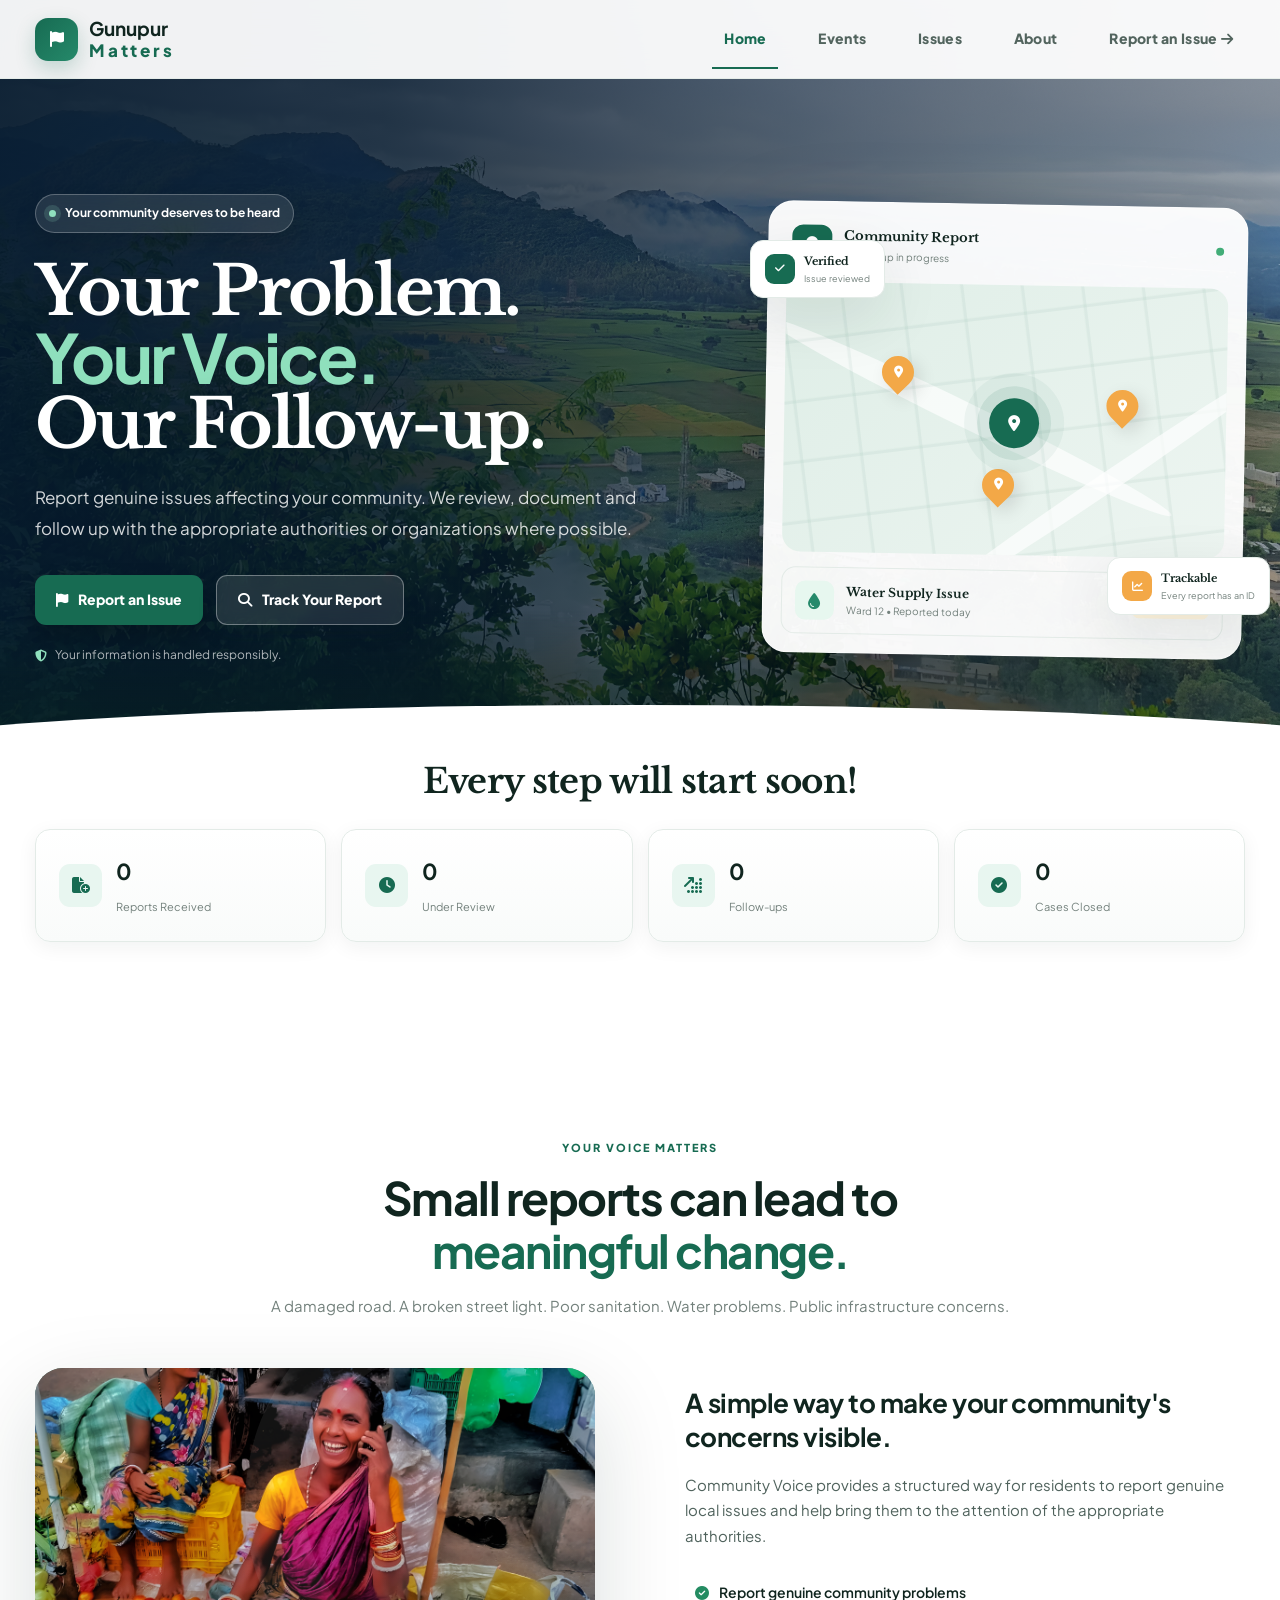
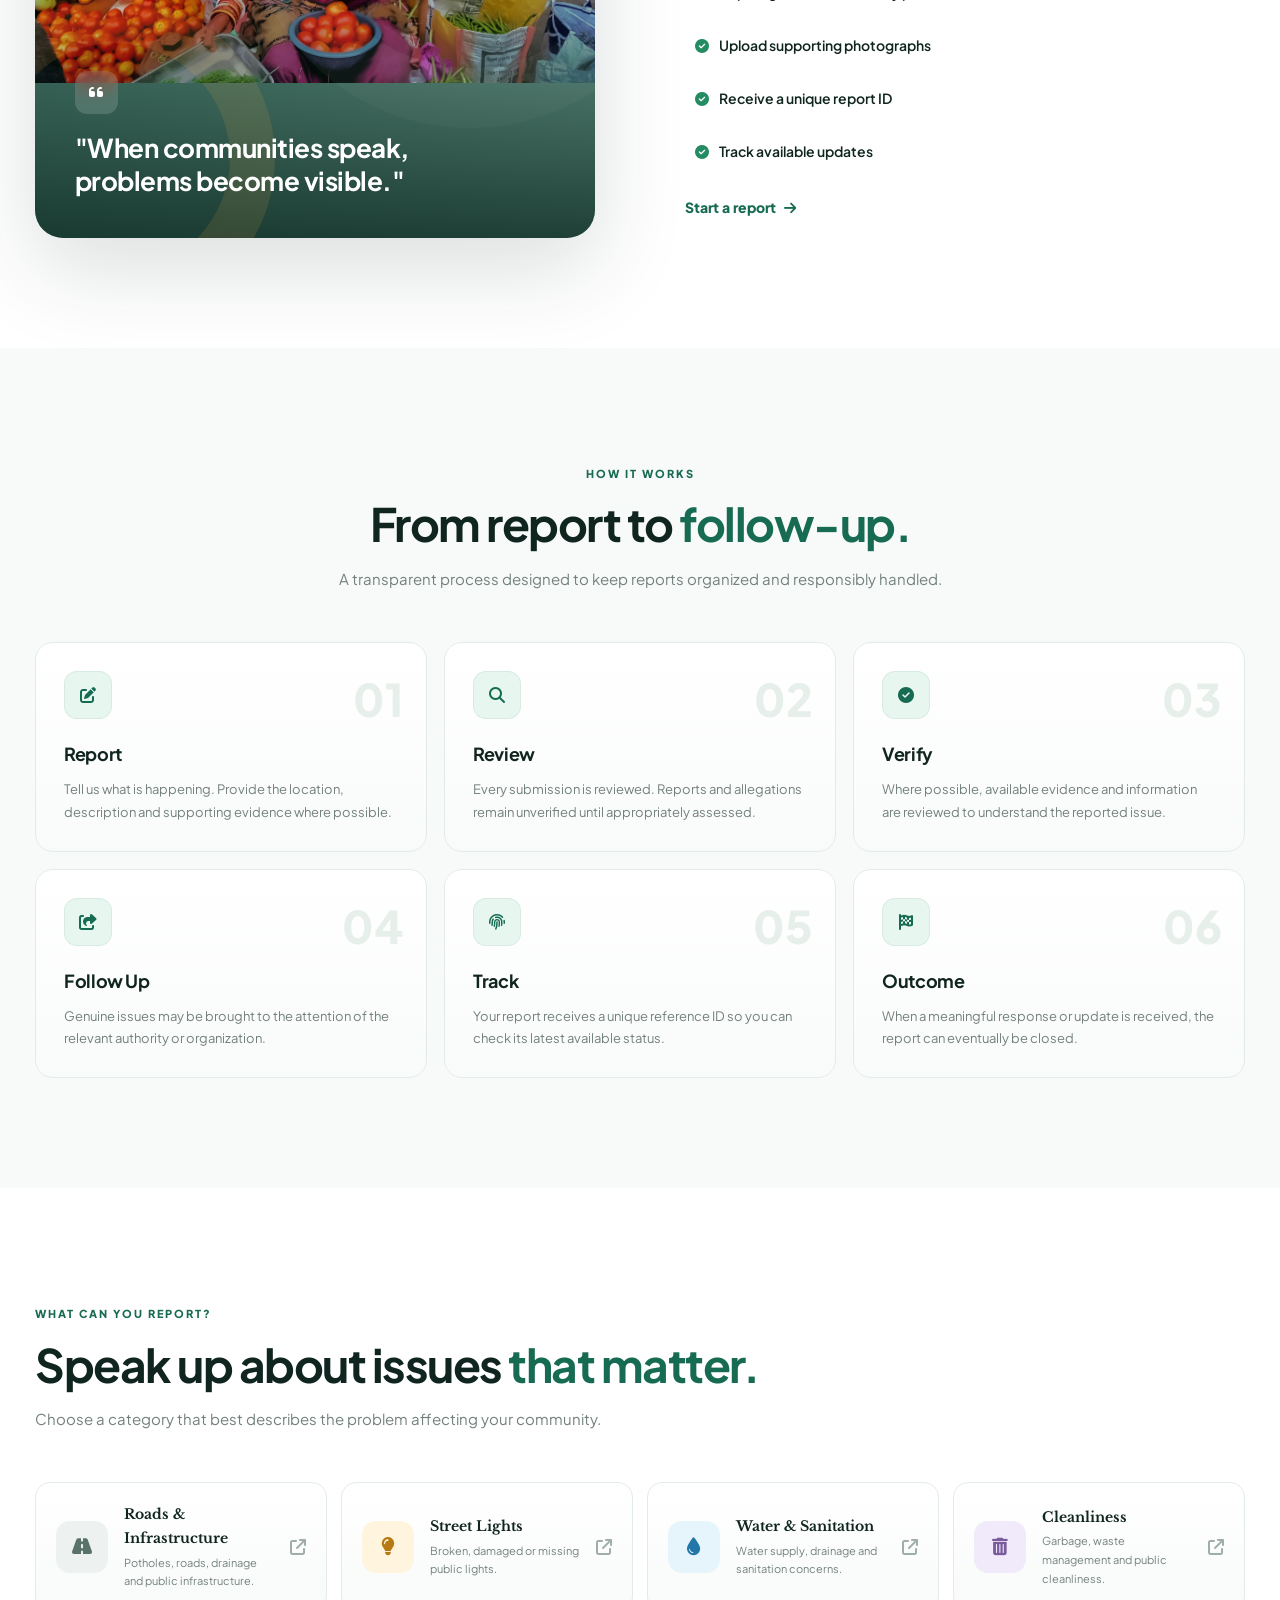
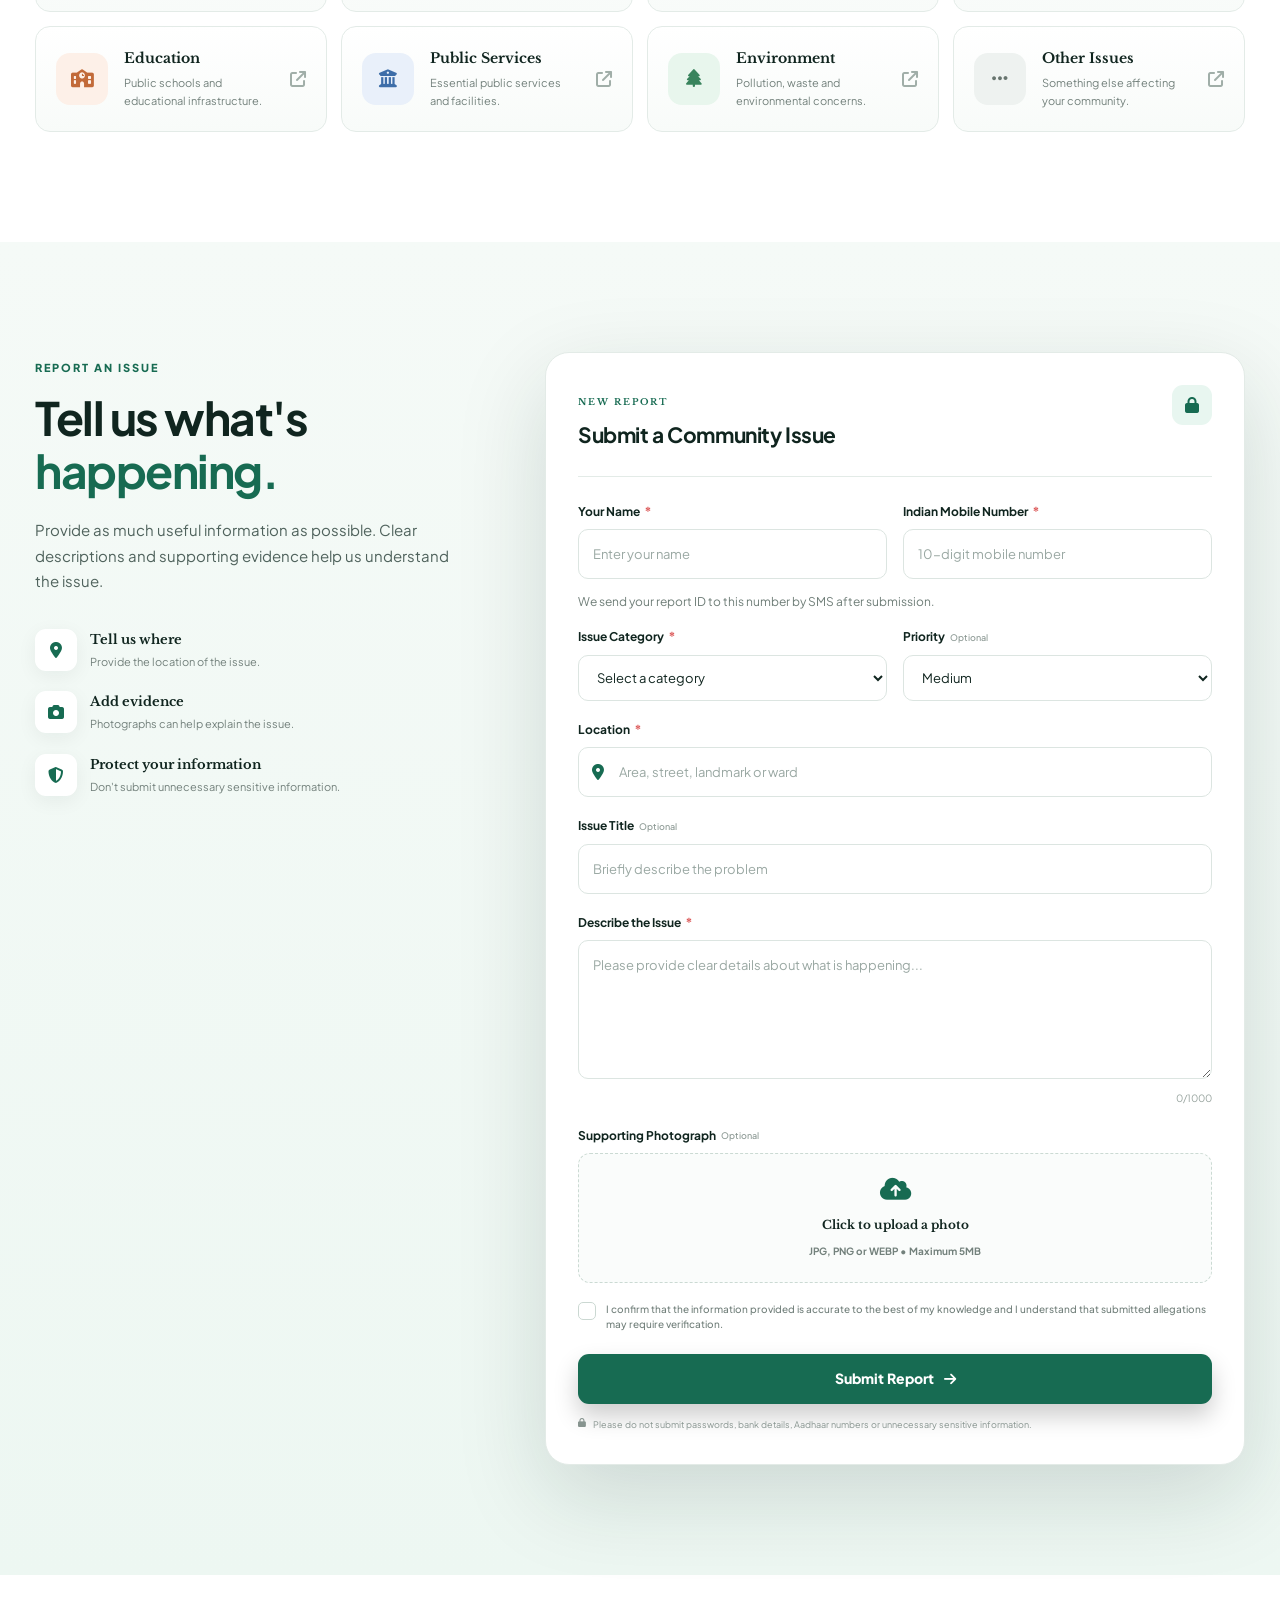
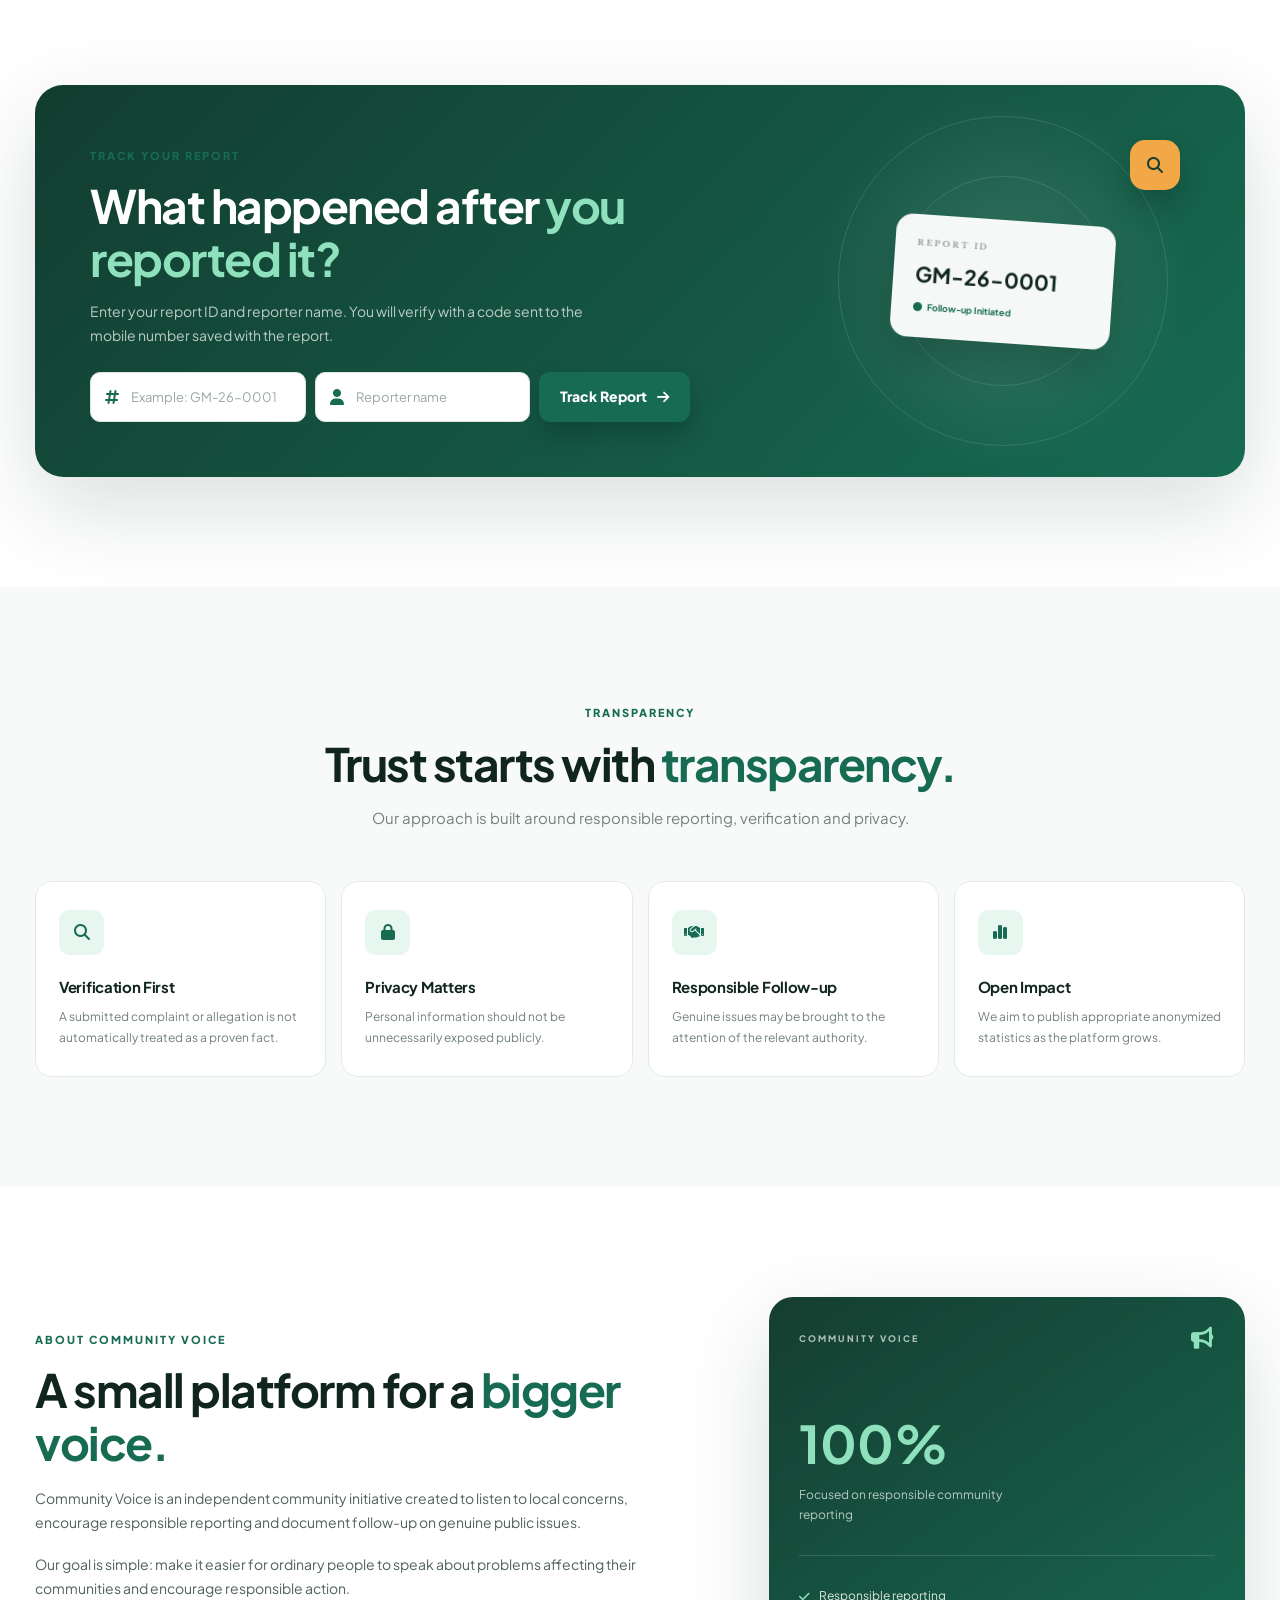
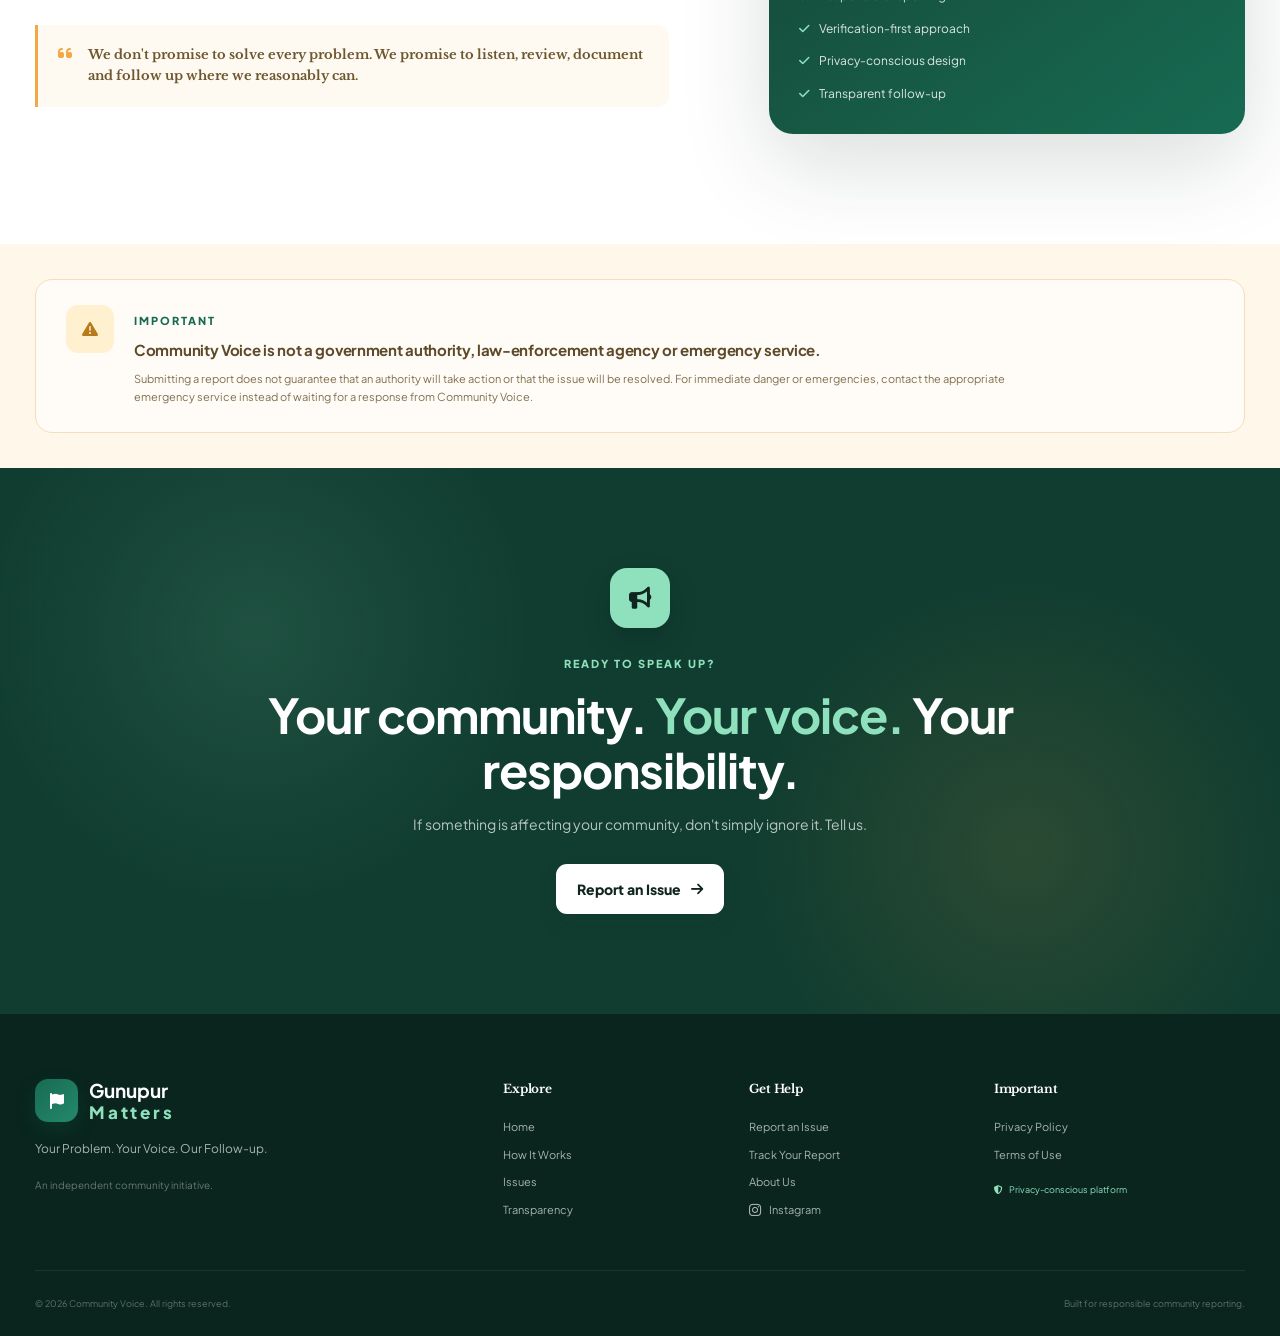
==== index.html @ 104be27d "Restrict activity publishing to admins Remove the upload shortcut from public events and make the up" ====
<!DOCTYPE html>
<html lang="en">
<head>
    <meta charset="UTF-8">
    <meta name="viewport" content="width=device-width, initial-scale=1.0">

    <meta name="description"
          content="Gunupur Matters - Report local community issues and track follow-up.">

    <title>Gunupur Matters | Your Problem. Your Voice. Our Follow-up.</title>

    <link rel="stylesheet" href="style.css">

    <!-- Google Fonts -->
    <link rel="preconnect" href="https://fonts.googleapis.com">
    <link rel="preconnect" href="https://fonts.gstatic.com" crossorigin>
    <link href="https://fonts.googleapis.com/css2?family=Plus+Jakarta+Sans:wght@400;500;600;700;800&family=Libre+Baskerville:wght@400;700&display=swap" rel="stylesheet">

    <!-- Font Awesome -->
    <link rel="stylesheet"
          href="https://cdnjs.cloudflare.com/ajax/libs/font-awesome/6.5.2/css/all.min.css">
</head>

<body>

<!-- ================= NAVBAR ================= -->

<header class="navbar" id="navbar">

    <div class="container nav-container">

        <a href="#home" class="brand" aria-label="Gunupur Matters Home">
            <span class="brand-icon">
                <i class="fa-solid fa-flag"></i>
            </span>

            <span class="brand-text">
                <strong>Gunupur</strong>
                <span>Matters</span>
            </span>
        </a>

        <nav class="nav-menu" id="navMenu">

            <a href="#home" class="nav-link active">Home</a>
            <a href="events.html" class="nav-link">Events</a>
            <!-- <a href="#how-it-works" class="nav-link">How It Works</a> -->
            <a href="#categories" class="nav-link">Issues</a>
            <!-- <a href="#transparency" class="nav-link">Transparency</a> -->
            <a href="about.html" class="nav-link">About</a>
            <!-- <a href="adlog.html" class="nav-link active">Admin Login</a> -->
            

            <a href="report.html" class="nav-link">
                Report an Issue
                <i class="fa-solid fa-arrow-right"></i>
            </a>

        </nav>

        <button class="mobile-menu-btn" id="mobileMenuBtn">
            <i class="fa-solid fa-bars"></i>
        </button>

    </div>

</header>


<!-- ================= HERO ================= -->

<main>

<section class="hero" id="home">

    <div class="hero-background"></div>

    <div class="container hero-grid">

        <div class="hero-content">

            <div class="hero-badge">
                <span class="pulse-dot"></span>
                Your community deserves to be heard
            </div>

            <h1>
                Your Problem.
                <span>Your Voice.</span>
                Our Follow-up.
            </h1>

            <p class="hero-description">
                Report genuine issues affecting your community.
                We review, document and follow up with the appropriate
                authorities or organizations where possible.
            </p>

            <div class="hero-buttons">

                <a href="report.html" class="btn btn-primary">
                    <i class="fa-solid fa-flag"></i>
                    Report an Issue
                </a>

                <a href="track.html" class="btn btn-secondary">
                    <i class="fa-solid fa-magnifying-glass"></i>
                    Track Your Report
                </a>

            </div>

            <div class="trust-line">
                <i class="fa-solid fa-shield-halved"></i>
                Your information is handled responsibly.
            </div>

        </div>


        <div class="hero-visual">

            <div class="community-card">

                <div class="community-card-header">

                    <div class="mini-logo">
                        <i class="fa-solid fa-location-dot"></i>
                    </div>

                    <div>
                        <strong>Community Report</strong>
                        <span>Follow-up in progress</span>
                    </div>

                    <span class="status-dot"></span>

                </div>


                <div class="map-placeholder">

                    <div class="map-grid"></div>

                    <div class="map-pin pin-one">
                        <i class="fa-solid fa-location-dot"></i>
                    </div>

                    <div class="map-pin pin-two">
                        <i class="fa-solid fa-location-dot"></i>
                    </div>

                    <div class="map-pin pin-three">
                        <i class="fa-solid fa-location-dot"></i>
                    </div>

                    <div class="map-center">
                        <div class="radar"></div>
                        <i class="fa-solid fa-location-dot"></i>
                    </div>

                </div>


                <div class="report-preview">

                    <div class="preview-icon water">
                        <i class="fa-solid fa-droplet"></i>
                    </div>

                    <div class="preview-text">
                        <strong>Water Supply Issue</strong>
                        <span>Ward 12 • Reported today</span>
                    </div>

                    <span class="preview-status">
                        Under Review
                    </span>

                </div>

            </div>


            <div class="floating-card floating-one">
                <div class="floating-icon">
                    <i class="fa-solid fa-check"></i>
                </div>

                <div>
                    <strong>Verified</strong>
                    <span>Issue reviewed</span>
                </div>
            </div>


            <div class="floating-card floating-two">
                <div class="floating-icon orange">
                    <i class="fa-solid fa-chart-line"></i>
                </div>

                <div>
                    <strong>Trackable</strong>
                    <span>Every report has an ID</span>
                </div>
            </div>

        </div>

    </div>

    <div class="hero-wave"></div>

</section>


<!-- ================= STATS ================= -->

<section class="stats-section">
    <h3>Every step will start soon!</h3>
    <div class="container stats-grid">

        <div class="stat-item">
            <div class="stat-icon">
                <i class="fa-solid fa-file-circle-plus"></i>
            </div>

            <div>
                
                <strong id="reportsCount">0</strong>
                <span>Reports Received</span>
            </div>
        </div>


        <div class="stat-item">
            <div class="stat-icon">
                <i class="fa-solid fa-clock"></i>
            </div>

            <div>
                <strong id="reviewCount">0</strong>
                <span>Under Review</span>
            </div>
        </div>


        <div class="stat-item">
            <div class="stat-icon">
                <i class="fa-solid fa-arrow-up-right-dots"></i>
            </div>

            <div>
                <strong id="followupCount">0</strong>
                <span>Follow-ups</span>
            </div>
        </div>


        <div class="stat-item">
            <div class="stat-icon">
                <i class="fa-solid fa-circle-check"></i>
            </div>

            <div>
                <strong id="closedCount">0</strong>
                <span>Cases Closed</span>
            </div>
        </div>

    </div>

</section>


<!-- ================= INTRO ================= -->

<section class="section intro-section">

    <div class="container">

        <div class="section-heading center">

            <span class="eyebrow">
                YOUR VOICE MATTERS
            </span>

            <h2>
                Small reports can lead to
                <span>meaningful change.</span>
            </h2>

            <p>
                A damaged road. A broken street light. Poor sanitation.
                Water problems. Public infrastructure concerns.
            </p>

        </div>


        <div class="intro-grid">

            <div class="intro-image">

    <img src="Photos/prom_team.png"
         alt="Community members and local public surroundings in Odisha">

    <div class="image-overlay"></div>

    <div class="image-content">

        <span class="quote-icon">
            <i class="fa-solid fa-quote-left"></i>
        </span>

        <h3>
            "When communities speak, <br> problems become visible."
        </h3>

    </div>

</div>


            <div class="intro-content">

                <h3>
                    A simple way to make your
                    community's concerns visible.
                </h3>

                <p>
                    Community Voice provides a structured way for residents
                    to report genuine local issues and help bring them to
                    the attention of the appropriate authorities.
                </p>

                <div class="check-list">

                    <div>
                        <i class="fa-solid fa-circle-check"></i>
                        <span>Report genuine community problems</span>
                    </div>

                    <div>
                        <i class="fa-solid fa-circle-check"></i>
                        <span>Upload supporting photographs</span>
                    </div>

                    <div>
                        <i class="fa-solid fa-circle-check"></i>
                        <span>Receive a unique report ID</span>
                    </div>

                    <div>
                        <i class="fa-solid fa-circle-check"></i>
                        <span>Track available updates</span>
                    </div>

                </div>

                <a href="#report" class="text-link">
                    Start a report
                    <i class="fa-solid fa-arrow-right"></i>
                </a>

            </div>

        </div>

    </div>

</section>


<!-- ================= HOW IT WORKS ================= -->

<section class="section process-section" id="how-it-works">

    <div class="container">

        <div class="section-heading center">

            <span class="eyebrow">
                HOW IT WORKS
            </span>

            <h2>
                From report to
                <span>follow-up.</span>
            </h2>

            <p>
                A transparent process designed to keep reports organized
                and responsibly handled.
            </p>

        </div>


        <div class="process-grid">

            <div class="process-card">

                <div class="process-number">01</div>

                <div class="process-icon">
                    <i class="fa-solid fa-pen-to-square"></i>
                </div>

                <h3>Report</h3>

                <p>
                    Tell us what is happening. Provide the location,
                    description and supporting evidence where possible.
                </p>

            </div>


            <div class="process-card">

                <div class="process-number">02</div>

                <div class="process-icon">
                    <i class="fa-solid fa-magnifying-glass"></i>
                </div>

                <h3>Review</h3>

                <p>
                    Every submission is reviewed. Reports and allegations
                    remain unverified until appropriately assessed.
                </p>

            </div>


            <div class="process-card">

                <div class="process-number">03</div>

                <div class="process-icon">
                    <i class="fa-solid fa-circle-check"></i>
                </div>

                <h3>Verify</h3>

                <p>
                    Where possible, available evidence and information
                    are reviewed to understand the reported issue.
                </p>

            </div>


            <div class="process-card">

                <div class="process-number">04</div>

                <div class="process-icon">
                    <i class="fa-solid fa-share-from-square"></i>
                </div>

                <h3>Follow Up</h3>

                <p>
                    Genuine issues may be brought to the attention
                    of the relevant authority or organization.
                </p>

            </div>


            <div class="process-card">

                <div class="process-number">05</div>

                <div class="process-icon">
                    <i class="fa-solid fa-fingerprint"></i>
                </div>

                <h3>Track</h3>

                <p>
                    Your report receives a unique reference ID so
                    you can check its latest available status.
                </p>

            </div>


            <div class="process-card">

                <div class="process-number">06</div>

                <div class="process-icon">
                    <i class="fa-solid fa-flag-checkered"></i>
                </div>

                <h3>Outcome</h3>

                <p>
                    When a meaningful response or update is received,
                    the report can eventually be closed.
                </p>

            </div>

        </div>

    </div>

</section>


<!-- ================= CATEGORIES ================= -->

<section class="section categories-section" id="categories">

    <div class="container">

        <div class="section-heading">

            <span class="eyebrow">
                WHAT CAN YOU REPORT?
            </span>

            <h2>
                Speak up about issues
                <span>that matter.</span>
            </h2>

            <p>
                Choose a category that best describes the problem
                affecting your community.
            </p>

        </div>


        <!-- <div id="background_img">
            <img src="Photos/sephali_gnprl.png" alt="">
        </div> -->


        <div class="category-grid">

            <button class="category-card" data-category="Roads & Infrastructure">
                <span class="category-icon road">
                    <i class="fa-solid fa-road"></i>
                </span>

                <span>
                    <strong>Roads & Infrastructure</strong>
                    <small>Potholes, roads, drainage and public infrastructure.</small>
                </span>

                <i class="fa-solid fa-arrow-up-right-from-square category-arrow"></i>
            </button>


            <button class="category-card" data-category="Street Lights">
                <span class="category-icon light">
                    <i class="fa-solid fa-lightbulb"></i>
                </span>

                <span>
                    <strong>Street Lights</strong>
                    <small>Broken, damaged or missing public lights.</small>
                </span>

                <i class="fa-solid fa-arrow-up-right-from-square category-arrow"></i>
            </button>


            <button class="category-card" data-category="Water & Sanitation">
                <span class="category-icon water">
                    <i class="fa-solid fa-droplet"></i>
                </span>

                <span>
                    <strong>Water & Sanitation</strong>
                    <small>Water supply, drainage and sanitation concerns.</small>
                </span>

                <i class="fa-solid fa-arrow-up-right-from-square category-arrow"></i>
            </button>


            <button class="category-card" data-category="Cleanliness">
                <span class="category-icon clean">
                    <i class="fa-solid fa-trash-can"></i>
                </span>

                <span>
                    <strong>Cleanliness</strong>
                    <small>Garbage, waste management and public cleanliness.</small>
                </span>

                <i class="fa-solid fa-arrow-up-right-from-square category-arrow"></i>
            </button>


            <button class="category-card" data-category="Education">
                <span class="category-icon education">
                    <i class="fa-solid fa-school"></i>
                </span>

                <span>
                    <strong>Education</strong>
                    <small>Public schools and educational infrastructure.</small>
                </span>

                <i class="fa-solid fa-arrow-up-right-from-square category-arrow"></i>
            </button>


            <button class="category-card" data-category="Public Services">
                <span class="category-icon service">
                    <i class="fa-solid fa-building-columns"></i>
                </span>

                <span>
                    <strong>Public Services</strong>
                    <small>Essential public services and facilities.</small>
                </span>

                <i class="fa-solid fa-arrow-up-right-from-square category-arrow"></i>
            </button>


            <button class="category-card" data-category="Environment">
                <span class="category-icon environment">
                    <i class="fa-solid fa-tree"></i>
                </span>

                <span>
                    <strong>Environment</strong>
                    <small>Pollution, waste and environmental concerns.</small>
                </span>

                <i class="fa-solid fa-arrow-up-right-from-square category-arrow"></i>
            </button>


            <button class="category-card" data-category="Other Community Issue">
                <span class="category-icon other">
                    <i class="fa-solid fa-ellipsis"></i>
                </span>

                <span>
                    <strong>Other Issues</strong>
                    <small>Something else affecting your community.</small>
                </span>

                <i class="fa-solid fa-arrow-up-right-from-square category-arrow"></i>
            </button>

        </div>

    </div>

</section>


<!-- ================= REPORT FORM ================= -->

<section class="section report-section" id="report">

    <div class="container report-layout">

        <div class="report-info">

            <span class="eyebrow">REPORT AN ISSUE</span>

            <h2>
                Tell us what's
                <span>happening.</span>
            </h2>

            <p>
                Provide as much useful information as possible.
                Clear descriptions and supporting evidence help us
                understand the issue.
            </p>


            <div class="report-info-list">

                <div>
                    <span class="info-icon">
                        <i class="fa-solid fa-location-dot"></i>
                    </span>

                    <div>
                        <strong>Tell us where</strong>
                        <p>Provide the location of the issue.</p>
                    </div>
                </div>


                <div>
                    <span class="info-icon">
                        <i class="fa-solid fa-camera"></i>
                    </span>

                    <div>
                        <strong>Add evidence</strong>
                        <p>Photographs can help explain the issue.</p>
                    </div>
                </div>


                <div>
                    <span class="info-icon">
                        <i class="fa-solid fa-shield-halved"></i>
                    </span>

                    <div>
                        <strong>Protect your information</strong>
                        <p>Don't submit unnecessary sensitive information.</p>
                    </div>
                </div>

            </div>

        </div>


        <div class="report-form-card">

            <form id="reportForm">

                <div class="form-header">

                    <div>
                        <span class="form-label">NEW REPORT</span>
                        <h3>Submit a Community Issue</h3>
                    </div>

                    <span class="form-lock">
                        <i class="fa-solid fa-lock"></i>
                    </span>

                </div>


                <div class="form-row">

                    <div class="form-group">

                        <label for="reporterName">
                            Your Name
                            <b>*</b>
                        </label>

                        <input
                            type="text"
                            id="reporterName"
                            placeholder="Enter your name"
                            maxlength="100"
                            autocomplete="name"
                            required
                        >

                    </div>


                    <div class="form-group">

                        <label for="reporterPhone">
                            Indian Mobile Number
                            <b>*</b>
                        </label>

                        <input
                            type="tel"
                            id="reporterPhone"
                            placeholder="10-digit mobile number"
                            maxlength="20"
                            inputmode="tel"
                            autocomplete="tel"
                            required
                        >

                    </div>

                </div>

                <p class="tracking-consent-note">
                    We send your report ID to this number by SMS after submission.
                </p>


                <div class="form-row">

                    <div class="form-group">

                        <label for="category">
                            Issue Category
                            <b>*</b>
                        </label>

                        <select id="category" required>

                            <option value="">
                                Select a category
                            </option>

                            <option>Roads & Infrastructure</option>
                            <option>Street Lights</option>
                            <option>Water & Sanitation</option>
                            <option>Cleanliness</option>
                            <option>Education</option>
                            <option>Public Services</option>
                            <option>Environment</option>
                            <option>Other Community Issue</option>

                        </select>

                    </div>


                    <div class="form-group">

                        <label for="priority">
                            Priority
                            <span>Optional</span>
                        </label>

                        <select id="priority">

                            <option value="Low">Low</option>
                            <option value="Medium" selected>Medium</option>
                            <option value="High">High</option>

                        </select>

                    </div>

                </div>


                <div class="form-group">

                    <label for="location">
                        Location
                        <b>*</b>
                    </label>

                    <div class="input-with-icon">

                        <i class="fa-solid fa-location-dot"></i>

                        <input
                            type="text"
                            id="location"
                            placeholder="Area, street, landmark or ward"
                            required
                        >

                    </div>

                </div>


                <div class="form-group">

                    <label for="title">
                        Issue Title
                        <span>Optional</span>
                    </label>

                    <input
                        type="text"
                        id="title"
                        placeholder="Briefly describe the problem"
                    >

                </div>


                <div class="form-group">

                    <label for="description">
                        Describe the Issue
                        <b>*</b>
                    </label>

                    <textarea
                        id="description"
                        rows="5"
                        maxlength="1000"
                        minlength="15"
                        placeholder="Please provide clear details about what is happening..."
                        required
                    ></textarea>

                    <div class="character-count">
                        <span id="charCount">0</span>/1000
                    </div>

                </div>


                <div class="form-group">

                    <label>
                        Supporting Photograph
                        <span>Optional</span>
                    </label>

                    <label class="upload-box" for="photo">

                        <i class="fa-solid fa-cloud-arrow-up"></i>

                        <strong>
                            Click to upload a photo
                        </strong>

                        <small>
                            JPG, PNG or WEBP • Maximum 5MB
                        </small>

                        <input
                            type="file"
                            id="photo"
                            accept="image/jpeg,image/png,image/webp"
                            hidden
                        >

                    </label>

                    <div id="photoPreview" class="photo-preview"></div>

                </div>


                <div class="form-consent">

                    <label class="checkbox-label">

                        <input type="checkbox" id="consent" required>

                        <span class="custom-checkbox"></span>

                        <span>
                            I confirm that the information provided is
                            accurate to the best of my knowledge and I
                            understand that submitted allegations may
                            require verification.
                        </span>

                    </label>

                </div>


                <button type="submit" class="btn btn-primary submit-btn">

                    Submit Report

                    <i class="fa-solid fa-arrow-right"></i>

                </button>


                <p class="form-note">
                    <i class="fa-solid fa-lock"></i>
                    Please do not submit passwords, bank details,
                    Aadhaar numbers or unnecessary sensitive information.
                </p>

            </form>

        </div>

    </div>

</section>


<!-- ================= TRACK REPORT ================= -->

<section class="section track-section" id="track">

    <div class="container">

        <div class="track-card">

            <div class="track-content">

                <span class="eyebrow">
                    TRACK YOUR REPORT
                </span>

                <h2>
                    What happened after
                    <span>you reported it?</span>
                </h2>

                <p>
                    Enter your report ID and reporter name. You will verify
                    with a code sent to the mobile number saved with the report.
                </p>

                <form id="trackForm" class="track-form">

                    <div class="track-input">

                        <i class="fa-solid fa-hashtag"></i>

                        <input
                            type="text"
                            id="trackId"
                            placeholder="Example: GM-26-0001"
                            required
                        >

                    </div>

                    <div class="track-input">

                        <i class="fa-solid fa-user"></i>

                        <input
                            type="text"
                            id="trackName"
                            placeholder="Reporter name"
                            maxlength="100"
                            autocomplete="name"
                            required
                        >

                    </div>

                    <button class="btn btn-primary" type="submit">
                        Track Report
                        <i class="fa-solid fa-arrow-right"></i>
                    </button>

                </form>

                <div id="trackResult" class="track-result"></div>

            </div>


            <div class="track-visual">

                <div class="track-circle circle-one"></div>
                <div class="track-circle circle-two"></div>

                <div class="track-icon">
                    <i class="fa-solid fa-magnifying-glass"></i>
                </div>

                <div class="track-id-card">
                    <span>REPORT ID</span>
                    <strong>GM-26-0001</strong>
                    <small>
                        <i class="fa-solid fa-circle"></i>
                        Follow-up Initiated
                    </small>
                </div>

            </div>

        </div>

    </div>

</section>


<!-- ================= TRANSPARENCY ================= -->

<section class="section transparency-section" id="transparency">

    <div class="container">

        <div class="section-heading center">

            <span class="eyebrow">
                TRANSPARENCY
            </span>

            <h2>
                Trust starts with
                <span>transparency.</span>
            </h2>

            <p>
                Our approach is built around responsible reporting,
                verification and privacy.
            </p>

        </div>


        <div class="transparency-grid">

            <div class="transparency-card">

                <div class="transparency-icon">
                    <i class="fa-solid fa-magnifying-glass"></i>
                </div>

                <h3>Verification First</h3>

                <p>
                    A submitted complaint or allegation is not automatically
                    treated as a proven fact.
                </p>

            </div>


            <div class="transparency-card">

                <div class="transparency-icon">
                    <i class="fa-solid fa-lock"></i>
                </div>

                <h3>Privacy Matters</h3>

                <p>
                    Personal information should not be unnecessarily
                    exposed publicly.
                </p>

            </div>


            <div class="transparency-card">

                <div class="transparency-icon">
                    <i class="fa-solid fa-handshake"></i>
                </div>

                <h3>Responsible Follow-up</h3>

                <p>
                    Genuine issues may be brought to the attention
                    of the relevant authority.
                </p>

            </div>


            <div class="transparency-card">

                <div class="transparency-icon">
                    <i class="fa-solid fa-chart-simple"></i>
                </div>

                <h3>Open Impact</h3>

                <p>
                    We aim to publish appropriate anonymized statistics
                    as the platform grows.
                </p>

            </div>

        </div>

    </div>

</section>


<!-- ================= ABOUT ================= -->

<section class="section about-section" id="about">

    <div class="container about-grid">

        <div>

            <span class="eyebrow">
                ABOUT COMMUNITY VOICE
            </span>

            <h2>
                A small platform for a
                <span>bigger voice.</span>
            </h2>

            <p>
                Community Voice is an independent community initiative
                created to listen to local concerns, encourage responsible
                reporting and document follow-up on genuine public issues.
            </p>

            <p>
                Our goal is simple: make it easier for ordinary people
                to speak about problems affecting their communities and
                encourage responsible action.
            </p>

            <div class="about-highlight">

                <i class="fa-solid fa-quote-left"></i>

                <strong>
                    We don't promise to solve every problem.
                    We promise to listen, review, document and follow up
                    where we reasonably can.
                </strong>

            </div>

        </div>


        <div class="about-card">

            <div class="about-card-top">
                <span>COMMUNITY VOICE</span>
                <i class="fa-solid fa-bullhorn"></i>
            </div>

            <div class="about-stat">
                <strong>100%</strong>
                <span>Focused on responsible community reporting</span>
            </div>

            <div class="about-divider"></div>

            <div class="about-points">

                <div>
                    <i class="fa-solid fa-check"></i>
                    Responsible reporting
                </div>

                <div>
                    <i class="fa-solid fa-check"></i>
                    Verification-first approach
                </div>

                <div>
                    <i class="fa-solid fa-check"></i>
                    Privacy-conscious design
                </div>

                <div>
                    <i class="fa-solid fa-check"></i>
                    Transparent follow-up
                </div>

            </div>

        </div>

    </div>

</section>


<!-- ================= IMPORTANT ================= -->

<section class="important-section">

    <div class="container">

        <div class="important-card">

            <div class="important-icon">
                <i class="fa-solid fa-triangle-exclamation"></i>
            </div>

            <div>

                <span class="eyebrow">
                    IMPORTANT
                </span>

                <h3>
                    Community Voice is not a government authority,
                    law-enforcement agency or emergency service.
                </h3>

                <p>
                    Submitting a report does not guarantee that an authority
                    will take action or that the issue will be resolved.
                    For immediate danger or emergencies, contact the
                    appropriate emergency service instead of waiting
                    for a response from Community Voice.
                </p>

            </div>

        </div>

    </div>

</section>


<!-- ================= CTA ================= -->

<section class="cta-section">

    <div class="container">

        <div class="cta-content">

            <div class="cta-icon">
                <i class="fa-solid fa-bullhorn"></i>
            </div>

            <span class="eyebrow">
                READY TO SPEAK UP?
            </span>

            <h2>
                Your community.
                <span>Your voice.</span>
                Your responsibility.
            </h2>

            <p>
                If something is affecting your community,
                don't simply ignore it. Tell us.
            </p>

            <a href="report.html" class="btn btn-white">
                Report an Issue
                <i class="fa-solid fa-arrow-right"></i>
            </a>

        </div>

    </div>

</section>

</main>


<!-- ================= FOOTER ================= -->

<footer class="footer">

    <div class="container">

        <div class="footer-grid">

            <div class="footer-brand">

                <a href="#home" class="brand footer-logo" aria-label="Gunupur Matters Home">

                    <span class="brand-icon">
                        <i class="fa-solid fa-flag"></i>
                    </span>

                    <span class="brand-text">
                        <strong>Gunupur</strong>
                        <span>Matters</span>
                    </span>

                </a>

                <p>
                    Your Problem. Your Voice. Our Follow-up.
                </p>

                <p class="footer-small">
                    An independent community initiative.
                </p>

            </div>


            <div class="footer-column">

                <h4>Explore</h4>

                <a href="#home">Home</a>
                <a href="#how-it-works">How It Works</a>
                <a href="#categories">Issues</a>
                <a href="#transparency">Transparency</a>

            </div>


            <div class="footer-column">

                <h4>Get Help</h4>

                <a href="report.html">Report an Issue</a>
                <a href="track.html">Track Your Report</a>
                <a href="about.html">About Us</a>
                <a
                    class="instagram-link"
                    href="https://www.instagram.com/discover_gunupur/"
                    target="_blank"
                    rel="noopener noreferrer"
                    aria-label="Contact Gunupur Matters on Instagram (opens in a new tab)"
                >
                    <i class="fa-brands fa-instagram" aria-hidden="true"></i>
                    Instagram
                </a>

            </div>


            <div class="footer-column">

                <h4>Important</h4>

                <a href="#">Privacy Policy</a>
                <a href="#">Terms of Use</a>

                <span class="footer-security">
                    <i class="fa-solid fa-shield-halved"></i>
                    Privacy-conscious platform
                </span>

            </div>

        </div>


        <div class="footer-bottom">

            <span>
                © 2026 Community Voice. All rights reserved.
            </span>

            <span>
                Built for responsible community reporting.
            </span>

        </div>

    </div>

</footer>


<!-- ================= TOAST ================= -->

<div id="toast" class="toast">

    <div class="toast-icon">
        <i class="fa-solid fa-check"></i>
    </div>

    <div>
        <strong id="toastTitle">Success</strong>
        <p id="toastMessage">Action completed.</p>
    </div>

    <button id="toastClose">
        <i class="fa-solid fa-xmark"></i>
    </button>

</div>


<!-- ================= REPORT SUCCESS MODAL ================= -->

<div class="modal-overlay" id="successModal">

    <div class="success-modal">

        <button class="modal-close" id="modalClose">
            <i class="fa-solid fa-xmark"></i>
        </button>

        <div class="success-animation">

            <div class="success-circle">
                <i class="fa-solid fa-check"></i>
            </div>

        </div>

        <span class="eyebrow">
            REPORT RECEIVED
        </span>

        <h2>
            Thank you for speaking up.
        </h2>

        <p>
            Your report has been recorded. Keep this ID safe. To view its status,
            enter the same reporter name and report ID on the tracking page.
        </p>

        <p id="reportSmsStatus" aria-live="polite">
            Keep this report ID safe; SMS delivery may take a moment.
        </p>

        <div class="generated-id">

            <span>YOUR REPORT ID</span>

            <strong id="generatedReportId">
            GM-26-0001
            </strong>

            <button id="copyReportId">
                <i class="fa-regular fa-copy"></i>
                Copy ID
            </button>

        </div>

        <button class="btn btn-primary modal-track-btn" id="modalTrackBtn">
            Track This Report
            <i class="fa-solid fa-arrow-right"></i>
        </button>

    </div>

</div>


<script src="supabase-browser.js"></script>
<script src="script.js"></script>

</body>
</html>
---- style.css ----
@import url('https://fonts.googleapis.com/css2?family=Plus+Jakarta+Sans:wght@400;500;600;700;800&family=Libre+Baskerville:wght@400;700&display=swap');

/* =========================================================
   COMMUNITY VOICE
   Professional Responsive Website
   Updated Homepage Visual Design
   ========================================================= */

:root {

    --font-body: "Plus Jakarta Sans", "Segoe UI", sans-serif;
    --font-display: "Libre Baskerville", Georgia, serif;
    --font-nav: "Plus Jakarta Sans", "Segoe UI", sans-serif;
    --font-accent: "Segoe UI", "Trebuchet MS", sans-serif;

    --primary: #176b52;
    --primary-dark: #0e513e;
    --primary-light: #e8f6f0;

    --secondary: #f3a847;
    --secondary-dark: #d98b29;

    --dark: #10251f;
    --dark-2: #1c342d;

    --text: #4f625c;
    --text-light: #73817c;

    --white: #ffffff;
    --off-white: #f7faf8;
    --border: #e3ebe7;

    --danger: #d94b4b;
    --success: #248c62;

    --shadow-sm:
        0 5px 20px rgba(16, 37, 31, 0.06);

    --shadow:
        0 20px 60px rgba(16, 37, 31, 0.10);

    --shadow-lg:
        0 30px 90px rgba(16, 37, 31, 0.15);

    --radius-sm: 10px;
    --radius: 18px;
    --radius-lg: 28px;

    --transition: 0.3s ease;

}


/* =========================================================
   RESET
   ========================================================= */

* {
    margin: 0;
    padding: 0;
    box-sizing: border-box;
}


html {
    scroll-behavior: smooth;
    -webkit-overflow-scrolling: touch;
}


body {
    font-family: var(--font-body);
    background:
        radial-gradient(circle at top left, rgba(143, 224, 189, 0.12), transparent 24%),
        linear-gradient(180deg, #fefefe 0%, #f6faf8 100%);
    color: var(--text);
    line-height: 1.7;
    overflow-x: hidden;
    overflow-y: auto;
    overscroll-behavior-y: contain;
    -webkit-overflow-scrolling: touch;
}


::selection {
    background: rgba(23, 107, 82, 0.18);
    color: var(--dark);
}


img {
    max-width: 100%;
    display: block;
}


button,
input,
textarea,
select {
    font: inherit;
}

h1,
h2,
h3,
h4,
h5,
h6,
strong,
b,
.bold,
.logo strong,
.section-heading h2,
.report-info h2,
.track-content h2,
.about-section h2,
.process-card h3,
.category-card strong,
.transparency-card h3,
.about-stat strong,
.important-card h3,
.stat-item strong,
.community-card-header strong,
.preview-text strong,
.floating-card strong,
.form-header h3,
.cta-section h2,
.nav-link,
.nav-report,
.logo small,
.hero-badge,
.eyebrow,
.btn,
.form-label,
.about-card-top,
.track-id-card span,
.track-id-card strong,
.issue-progress-label,
.footer-column h4,
.footer-logo strong,
.footer-logo small {
    font-family: var(--font-display);
    font-weight: 700;
}

body,
p,
span,
a,
li,
label,
textarea,
input,
select,
button {
    font-family: var(--font-body);
}


button {
    cursor: pointer;
}


a {
    color: inherit;
    text-decoration: none;
    transition: var(--transition);
}


a:hover,
a:focus-visible {
    text-decoration: none;
}


button:focus-visible,
a:focus-visible,
input:focus-visible,
select:focus-visible,
textarea:focus-visible {
    outline: 3px solid rgba(23, 107, 82, 0.18);
    outline-offset: 2px;
}


ul {
    list-style: none;
}


/* =========================================================
   WIDER PAGE CONTAINER
   ========================================================= */

.container {
    width: min(1450px, calc(100% - 70px));
    margin: 0 auto;
}


.section {
    padding: 110px 0;
}


/* =========================================================
   NAVBAR
   ========================================================= */

.navbar {
    position: fixed;
    top: 0;
    left: 0;
    width: 100%;
    z-index: 1000;

    /* background-image: url("Photos/sephali_gnprl.png"); */

    background: rgba(255, 255, 255, 0.94);

    backdrop-filter: blur(18px);

    border-bottom:
        1px solid rgba(227, 235, 231, 0.8);

    transition: var(--transition);
}


.navbar.scrolled {
    box-shadow: var(--shadow-sm);
}


.nav-container {
    height: 78px;

    display: flex;
    align-items: center;
    justify-content: space-between;
}


.logo,
.brand {
    display: inline-flex;
    align-items: center;
    gap: 11px;
    transition: var(--transition);
}

.logo:hover,
.brand:hover {
    transform: translateY(-1px);
}

.logo:hover .logo-icon,
.brand:hover .brand-icon {
    transform: rotate(-4deg) scale(1.04);
    box-shadow: 0 14px 24px rgba(23, 107, 82, 0.28);
}


.logo-icon,
.brand-icon {
    width: 43px;
    height: 43px;

    border-radius: 13px;

    display: grid;
    place-items: center;

    color: white;

    background:
        linear-gradient(
            135deg,
            var(--primary),
            #25896a
        );

    box-shadow:
        0 8px 20px rgba(23, 107, 82, 0.22);
}


.logo > span:last-child,
.brand-text {
    display: flex;
    flex-direction: column;
    line-height: 1;
}


.logo strong,
.brand-text strong {
    color: var(--dark);

    font-family:
        "Plus Jakarta Sans",
        sans-serif;

    font-size: 19px;
}


.logo small,
.brand-text span {
    margin-top: 4px;

    color: var(--primary);

    font-size: 17px;

    font-weight: 800;

    letter-spacing: 2.8px;
}


.nav-menu {
    display: flex;
    align-items: center;
    gap: 28px;
}


.nav-link {
    position: relative;

    padding: 10px 12px;
    border-radius: 10px;

    color: #52645e;

    font-size: 14px;

    font-family: var(--font-nav);
    font-weight: 800;
    letter-spacing: 0.02em;

    transition: var(--transition);
}

.nav-link:hover {
    color: var(--primary);
    background: rgba(23, 107, 82, 0.06);
    transform: translateY(-2px);
    box-shadow: inset 0 0 0 1px rgba(23, 107, 82, 0.08);
}


.nav-link:hover,
.nav-link.active {
    color: var(--primary);
}


.nav-link::after {
    content: "";

    position: absolute;

    left: 0;
    bottom: -8px;

    width: 0;
    height: 2px;

    background: var(--primary);

    transition: var(--transition);
}


.nav-link:hover::after,
.nav-link.active::after {
    width: 100%;
}


.nav-report {
    display: flex;
    align-items: center;
    gap: 9px;

    padding: 11px 17px;

    color: white;

    background: linear-gradient(135deg, var(--primary), #228a69);

    border-radius: 10px;

    font-size: 13px;

    font-family: var(--font-nav);
    font-weight: 800;
    letter-spacing: 0.02em;

    box-shadow: 0 10px 22px rgba(23, 107, 82, 0.24);
    transition: var(--transition);
}


.nav-report:hover {
    background: linear-gradient(135deg, var(--primary-dark), var(--primary));

    transform: translateY(-2px) scale(1.01);
    box-shadow: 0 16px 28px rgba(23, 107, 82, 0.28);
    filter: saturate(1.08);
}


.mobile-menu-btn {
    display: none;

    width: 42px;
    height: 42px;

    border: 1px solid var(--border);

    border-radius: 10px;

    background: white;

    color: var(--dark);
}


/* =========================================================
   HOMEPAGE HERO
   FULL-WIDTH COMMUNITY IMAGE
   ========================================================= */

.hero {
    position: relative;

    min-height: 760px;

    display: flex;
    align-items: center;

    padding-top: 100px;

    overflow: hidden;

    background: #10251f;
}


/* Full screen image */

.hero-background {
    position: absolute;

    inset: 0;

    width: 100%;
    height: 100%;

    background-image:
        url("Photos/sephali_gnprl.png");

    background-size: cover;

    background-position: center center;

    background-repeat: no-repeat;

    z-index: 0;
}


/* Cinematic image overlay */

.hero-background::after {
    content: "";

    position: absolute;

    inset: 0;

    background:
        linear-gradient(
            90deg,
            rgba(5, 25, 45, 0.94) 0%,
            rgba(5, 25, 45, 0.84) 30%,
            rgba(5, 25, 45, 0.58) 58%,
            rgba(5, 25, 45, 0.25) 100%
        );
}


/* Subtle bottom darkening */

.hero::after {
    content: "";

    position: absolute;

    left: 0;
    right: 0;
    bottom: 0;

    height: 150px;

    background:
        linear-gradient(
            to top,
            rgba(8, 36, 28, 0.55),
            transparent
        );

    pointer-events: none;

    z-index: 1;
}


/* =========================================================
   HERO CONTENT
   ========================================================= */



.hero-grid {
    position: relative;

    z-index: 3;

    display: grid;

    grid-template-columns:
        minmax(0, 1.15fr)
        minmax(380px, 0.85fr);

    align-items: center;

    gap: 80px;
}


.hero-content {
    max-width: 780px;
    display: flex;
    flex-direction: column;
    align-items: flex-start;
    text-align: left;
}


.hero-badge {
    display: inline-flex;

    align-items: center;

    gap: 9px;

    padding: 8px 13px;

    border:
        1px solid rgba(255,255,255,0.25);

    border-radius: 100px;

    color: white;

    background:
        rgba(255,255,255,0.10);

    backdrop-filter: blur(10px);

    font-size: 12px;
    font-family: var(--font-nav);
    font-weight: 700;
}


.pulse-dot {
    width: 7px;
    height: 7px;

    border-radius: 50%;

    background: #8fe0bd;

    box-shadow:
        0 0 0 5px
        rgba(143, 224, 189, 0.16);
}


.hero h1 {
    margin-top: 25px;

    color: white;

    font-family: var(--font-display);
    font-weight: 700;
    font-size:
        clamp(45px, 5.3vw, 78px);

    line-height: 0.98;

    letter-spacing: -0.04em;

    text-shadow:
        0 4px 30px rgba(0,0,0,0.22);
}

h1,
h2,
h3,
h4,
h5,
h6 {
    letter-spacing: -0.02em;
}


.hero h1 span {
    display: block;

    color: #8fe0bd;
}


.hero-description {
    max-width: 680px;

    margin-top: 25px;

    color:
        rgba(255,255,255,0.82);

    font-size: 17px;
    text-align: left;

    line-height: 1.8;
}

.hero-content .hero-badge {
    box-shadow: 0 12px 24px rgba(0, 0, 0, 0.12);
}


.hero-buttons {
    display: flex;

    flex-wrap: wrap;

    gap: 13px;

    margin-top: 32px;
}


.btn {
    display: inline-flex;

    align-items: center;

    justify-content: center;

    gap: 10px;

    min-height: 50px;

    padding: 0 21px;

    border: none;

    border-radius: 11px;

    font-size: 14px;
    font-family: var(--font-nav);
    font-weight: 800;

    box-shadow: 0 10px 20px rgba(16, 37, 31, 0.10);
    transition: var(--transition);
}


.btn-primary {
    color: white;

    background: var(--primary);

    box-shadow:
        0 12px 25px
        rgba(0,0,0,0.20);
}


.btn-primary:hover {
    background: linear-gradient(135deg, var(--primary-dark), var(--primary));

    transform: translateY(-3px) scale(1.01);

    box-shadow:
        0 16px 32px
        rgba(0,0,0,0.25);
    filter: saturate(1.05);
}


.btn-secondary {
    color: white;

    background:
        rgba(255,255,255,0.10);

    border:
        1px solid
        rgba(255,255,255,0.35);

    backdrop-filter: blur(8px);
}


.btn-secondary:hover {
    color: var(--dark);

    background: white;

    border-color: white;

    transform: translateY(-3px);
}


.trust-line {
    display: flex;

    align-items: center;

    gap: 8px;

    margin-top: 20px;

    color:
        rgba(255,255,255,0.68);

    font-size: 12px;
}


.trust-line i {
    color: #8fe0bd;
}


/* =========================================================
   HERO RIGHT SIDE
   ========================================================= */

.hero-visual {
    position: relative;

    min-height: 500px;

    display: grid;

    place-items: center;
}


/* =========================================================
   COMMUNITY CARD
   ========================================================= */

.community-card {
    position: relative;

    width: min(500px, 100%);

    padding: 18px;

    background:
        rgba(255,255,255,0.96);

    border:
        1px solid
        rgba(255,255,255,0.45);

    border-radius: 25px;

    box-shadow:
        0 35px 90px
        rgba(0,0,0,0.28);

    transform: rotate(1deg);

    z-index: 2;
}


.community-card-header {
    display: flex;

    align-items: center;

    gap: 12px;

    padding: 5px 5px 17px;
}


.mini-logo {
    width: 40px;
    height: 40px;

    display: grid;

    place-items: center;

    border-radius: 11px;

    color: white;

    background: var(--primary);
}


.community-card-header div:nth-child(2) {
    display: flex;

    flex-direction: column;
}


.community-card-header strong {
    color: var(--dark);

    font-size: 13px;
}


.community-card-header span {
    color: var(--text-light);

    font-size: 10px;
}


.status-dot {
    width: 8px;
    height: 8px;

    margin-left: auto;

    border-radius: 50%;

    background: #42ad78;
}




/* =========================================================
   MAP
   ========================================================= */

.map-placeholder {
    position: relative;

    height: 270px;

    overflow: hidden;

    border-radius: 18px;

    background:
        linear-gradient(
            135deg,
            #dfeee7,
            #edf5f1
        );
}


.map-grid {
    position: absolute;

    inset: 0;

    opacity: 0.5;

    background-image:
        linear-gradient(
            90deg,
            transparent 94%,
            rgba(23,107,82,0.10) 95%
        ),
        linear-gradient(
            transparent 94%,
            rgba(23,107,82,0.10) 95%
        );

    background-size: 50px 50px;

    transform:
        rotate(-8deg)
        scale(1.2);
}


.map-placeholder::before,
.map-placeholder::after {
    content: "";

    position: absolute;

    background: white;

    opacity: 0.7;

    border-radius: 50%;
}


.map-placeholder::before {
    width: 450px;
    height: 25px;

    left: -40px;
    top: 120px;

    transform: rotate(25deg);
}


.map-placeholder::after {
    width: 450px;
    height: 20px;

    left: 100px;
    top: 185px;

    transform: rotate(-35deg);
}


.map-pin {
    position: absolute;

    width: 32px;
    height: 32px;

    display: grid;

    place-items: center;

    border-radius:
        50% 50% 50% 0;

    color: white;

    background: var(--secondary);

    transform: rotate(-45deg);

    box-shadow:
        0 8px 18px
        rgba(0,0,0,0.12);
}


.map-pin i {
    transform: rotate(45deg);

    font-size: 12px;
}


.pin-one {
    left: 22%;
    top: 27%;
}


.pin-two {
    right: 20%;
    top: 38%;
}


.pin-three {
    left: 45%;
    bottom: 20%;
}


.map-center {
    position: absolute;

    left: 52%;
    top: 51%;

    width: 50px;
    height: 50px;

    display: grid;

    place-items: center;

    border-radius: 50%;

    color: white;

    background: var(--primary);

    transform:
        translate(-50%, -50%);

    box-shadow:
        0 0 0 12px
        rgba(23,107,82,0.10),
        0 0 0 25px
        rgba(23,107,82,0.05);

    z-index: 3;
}


.radar {
    position: absolute;

    width: 100%;
    height: 100%;

    border-radius: 50%;

    animation:
        radarPulse 2s infinite;
}


@keyframes radarPulse {

    0% {
        box-shadow:
            0 0 0 0
            rgba(23,107,82,0.3);
    }

    70% {
        box-shadow:
            0 0 0 25px
            rgba(23,107,82,0);
    }

    100% {
        box-shadow:
            0 0 0 0
            rgba(23,107,82,0);
    }

}


/* =========================================================
   REPORT PREVIEW
   ========================================================= */

.report-preview {
    display: flex;

    align-items: center;

    gap: 12px;

    margin-top: 15px;

    padding: 13px;

    border:
        1px solid var(--border);

    border-radius: 14px;
}


.preview-icon {
    width: 39px;
    height: 39px;

    display: grid;

    place-items: center;

    border-radius: 10px;

    color: #25896a;

    background: #e7f7ef;
}


.preview-text {
    display: flex;

    flex-direction: column;

    flex: 1;
}


.preview-text strong {
    color: var(--dark);

    font-size: 12px;
}


.preview-text span {
    color: var(--text-light);

    font-size: 10px;
}


.preview-status {
    padding: 5px 8px;

    border-radius: 7px;

    color: #8b641e;

    background: #fff5df;

    font-size: 9px;

    font-weight: 700;
}


/* =========================================================
   HOMEPAGE "WORKING ON IT" CARDS
   ========================================================= */

.issue-progress-area {
    position: relative;

    z-index: 4;

    margin-top: -85px;

    padding-bottom: 65px;
}


.issue-progress-heading {
    display: flex;

    align-items: flex-end;

    justify-content: space-between;

    gap: 25px;

    margin-bottom: 22px;
}


.issue-progress-heading h2 {
    color: var(--dark);

    font-family:
        "Plus Jakarta Sans",
        sans-serif;

    font-size: 24px;

    line-height: 1.2;
}


.issue-progress-heading p {
    max-width: 520px;

    color: var(--text-light);

    font-size: 12px;
}


.issue-progress-grid {
    display: grid;

    grid-template-columns:
        repeat(2, 1fr);

    gap: 18px;
}


.issue-progress-card {
    position: relative;

    display: grid;

    grid-template-columns:
        150px 1fr;

    min-height: 150px;

    overflow: hidden;

    background: white;

    border:
        1px solid var(--border);

    border-radius: 20px;

    box-shadow: var(--shadow);

    transition: var(--transition);
}


.issue-progress-card:hover {
    transform: translateY(-5px);

    box-shadow: var(--shadow-lg);
}


.issue-progress-image {
    position: relative;

    min-height: 150px;

    overflow: hidden;

    background: #dfeee7;
}


.issue-progress-image img {
    width: 100%;
    height: 100%;

    object-fit: cover;

    transition:
        transform 0.5s ease;
}


.issue-progress-card:hover
.issue-progress-image img {
    transform: scale(1.06);
}


.issue-progress-image::after {
    content: "";

    position: absolute;

    inset: 0;

    background:
        linear-gradient(
            135deg,
            rgba(14,81,62,0.35),
            transparent
        );
}


.issue-progress-content {
    padding: 22px;
}


.issue-progress-label {
    display: inline-flex;

    align-items: center;

    gap: 6px;

    padding: 5px 9px;

    border-radius: 100px;

    color: #8a641d;

    background: #fff4dc;

    font-size: 9px;

    font-weight: 800;

    text-transform: uppercase;

    letter-spacing: 0.8px;
}


.issue-progress-label i {
    font-size: 7px;
}


.issue-progress-content h3 {
    margin-top: 10px;

    color: var(--dark);

    font-family:
        "Plus Jakarta Sans",
        sans-serif;

    font-size: 17px;

    line-height: 1.3;
}


.issue-progress-content p {
    margin-top: 6px;

    color: var(--text-light);

    font-size: 11px;

    line-height: 1.55;
}


.issue-progress-link {
    display: inline-flex;

    align-items: center;

    gap: 6px;

    margin-top: 9px;

    color: var(--primary);

    font-size: 10px;

    font-weight: 800;
}


.issue-progress-link i {
    transition: var(--transition);
}


.issue-progress-card:hover
.issue-progress-link i {
    transform: translateX(4px);
}


/* =========================================================
   FLOATING CARDS
   ========================================================= */

.floating-card {
    position: absolute;

    display: flex;

    align-items: center;

    gap: 9px;

    padding: 11px 14px;

    background: white;

    border:
        1px solid var(--border);

    border-radius: 13px;

    box-shadow: var(--shadow);

    z-index: 5;

    animation:
        float 4s ease-in-out infinite;
}


.floating-card strong {
    display: block;

    color: var(--dark);

    font-size: 11px;
}


.floating-card span {
    display: block;

    color: var(--text-light);

    font-size: 9px;
}


.floating-icon {
    width: 30px;
    height: 30px;

    display: grid;

    place-items: center;

    border-radius: 9px;

    color: white;

    background: var(--primary);

    font-size: 11px;
}


.floating-icon.orange {
    background: var(--secondary);
}


.floating-one {
    top: 12%;
    left: -15px;
}


.floating-two {
    right: -25px;
    bottom: 13%;

    animation-delay: -2s;
}


@keyframes float {

    0%,
    100% {
        transform: translateY(0);
    }

    50% {
        transform: translateY(-9px);
    }

}


/* =========================================================
   HERO WAVE
   ========================================================= */

.hero-wave {
    position: absolute;

    bottom: -1px;
    left: 0;

    width: 100%;
    height: 80px;

    background: white;

    clip-path:
        ellipse(65% 70% at 50% 100%);

    z-index: 4;
}


/* =========================================================
   STATS
   ========================================================= */

.stats-section {
    position: relative;

    z-index: 5;

    margin-top: -1px;

    padding: 0 0 80px;

    background: white;
}

.stats-section > h3 {
    margin: 0 0 26px;
    text-align: center;
    color: var(--dark);
    font-size: clamp(24px, 3vw, 34px);
    line-height: 1.3;
}


.stats-grid {
    display: grid;

    grid-template-columns:
        repeat(4, 1fr);

    gap: 15px;
}


.stat-item {
    display: flex;

    align-items: center;

    gap: 14px;

    padding: 23px;

    border:
        1px solid var(--border);

    border-radius: 15px;

    background: linear-gradient(180deg, white 0%, #f9fbfa 100%);

    box-shadow: var(--shadow-sm);

    transition: var(--transition);
}


.stat-item:hover {
    transform: translateY(-4px);

    box-shadow: var(--shadow);
    border-color: #cfe5dd;
}

.stat-item:hover .stat-icon {
    transform: rotate(-6deg) scale(1.04);
    box-shadow: 0 12px 22px rgba(23, 107, 82, 0.15);
}


.stat-icon {
    width: 43px;
    height: 43px;

    flex-shrink: 0;

    display: grid;

    place-items: center;

    border-radius: 11px;

    color: var(--primary);

    background: var(--primary-light);
}


.stat-item strong {
    display: block;

    color: var(--dark);

    font-family:
        "Plus Jakarta Sans",
        sans-serif;

    font-size: 22px;
}


.stat-item span {
    color: var(--text-light);

    font-size: 11px;
}


/* =========================================================
   SECTION HEADINGS
   ========================================================= */

.section-heading {
    max-width: 750px;

    margin-bottom: 50px;
}


.section-heading.center {
    margin-left: auto;
    margin-right: auto;

    text-align: center;
}


.eyebrow {
    display: inline-block;

    color: var(--primary);

    font-size: 11px;

    font-family: var(--font-nav);
    font-weight: 800;
    letter-spacing: 2px;
}


.section-heading h2,
.report-info h2,
.track-content h2,
.about-section h2 {

    margin-top: 12px;

    color: var(--dark);

    font-family:
        "Plus Jakarta Sans",
        sans-serif;

    font-size:
        clamp(31px, 4vw, 46px);

    line-height: 1.15;

    letter-spacing: -1.5px;
}


.section-heading h2 span,
.report-info h2 span,
.track-content h2 span,
.about-section h2 span {
    color: var(--primary);
}


.section-heading p {
    margin-top: 16px;

    color: var(--text-light);

    font-size: 15px;
}


/* =========================================================
   INTRO
   ========================================================= */

.intro-section {
    background: white;
}


.intro-grid {
    display: grid;

    grid-template-columns:
        1fr 1fr;

    gap: 90px;

    align-items: center;
}


.intro-image {
    position: relative;

    min-height: 470px;

    overflow: hidden;

    border-radius: var(--radius-lg);

    background:
        linear-gradient(
            135deg,
            rgba(14,81,62,0.95),
            rgba(23,107,82,0.82)
        );

    box-shadow: var(--shadow-lg);

    background-image:
        linear-gradient(
            135deg,
            rgba(14,81,62,0.78),
            rgba(23,107,82,0.58)
        ),
        url("photos/sephali_gnprl.png");

    background-size: cover;

    background-position: center;
}


.intro-image::before {
    content: "";

    position: absolute;

    width: 330px;
    height: 330px;

    right: -100px;
    top: -90px;

    border:
        60px solid
        rgba(255,255,255,0.07);

    border-radius: 50%;
}


.intro-image::after {
    content: "";

    position: absolute;

    width: 230px;
    height: 230px;

    left: -80px;
    bottom: -80px;

    border:
        45px solid
        rgba(243,168,71,0.12);

    border-radius: 50%;
}


.image-overlay {
    position: absolute;

    inset: 0;

    background:
        linear-gradient(
            to top,
            rgba(6,34,26,0.78),
            transparent 65%
        );
}


.image-content {
    position: absolute;

    left: 40px;
    right: 40px;
    bottom: 40px;

    color: white;

    z-index: 3;
}


.quote-icon {
    display: grid;

    place-items: center;

    width: 43px;
    height: 43px;

    margin-bottom: 17px;

    border-radius: 12px;

    background:
        rgba(255,255,255,0.15);

    backdrop-filter: blur(10px);
}


.image-content h3 {
    max-width: 500px;

    font-family:
        "Plus Jakarta Sans",
        sans-serif;

    font-size: 26px;

    line-height: 1.3;
}


.intro-content h3 {
    color: var(--dark);

    font-family:
        "Plus Jakarta Sans",
        sans-serif;

    font-size: 26px;

    line-height: 1.3;
}


.intro-content > p {
    margin-top: 18px;

    color: var(--text);

    font-size: 15px;
}

.intro-content h3 {
    position: relative;
    display: inline-block;
}

.intro-content h3::after {
    content: "";
    position: absolute;
    left: 0;
    bottom: -8px;
    width: 100%;
    height: 10px;
    background: rgba(143, 224, 189, 0.18);
    border-radius: 999px;
    z-index: -1;
}


.check-list {
    display: grid;

    gap: 13px;

    margin-top: 25px;
}


.check-list div {
    display: flex;

    align-items: center;

    gap: 10px;

    color: var(--dark);

    font-size: 14px;

    font-weight: 600;
    padding: 8px 10px;
    border-radius: 10px;
    transition: var(--transition);
}

.check-list div:hover {
    background: rgba(23, 107, 82, 0.03);
    transform: translateX(4px);
}


.check-list i {
    color: var(--success);
}


.text-link {
    display: inline-flex;

    align-items: center;

    gap: 8px;

    margin-top: 25px;

    color: var(--primary);

    font-size: 14px;

    font-weight: 800;
}


.text-link:hover i {
    transform: translateX(4px);
}


.text-link i {
    transition: var(--transition);
}


/* =========================================================
   PROCESS
   ========================================================= */

.process-section {
    background: var(--off-white);
}


.process-grid {
    display: grid;

    grid-template-columns:
        repeat(3, 1fr);

    gap: 17px;
}


.process-card {
    position: relative;

    padding: 28px;

    background: linear-gradient(180deg, #ffffff 0%, #f9fbfa 100%);

    border:
        1px solid var(--border);

    border-radius: var(--radius);

    overflow: hidden;

    transition: var(--transition);
}


.process-card::before {
    content: "";
    position: absolute;
    inset: 0 auto auto 0;
    width: 100%;
    height: 4px;
    background: linear-gradient(90deg, var(--primary), rgba(143, 224, 189, 0.9));
    opacity: 0;
    transition: var(--transition);
}

.process-card:hover {
    transform: translateY(-7px);

    border-color: #cfe4db;

    box-shadow: var(--shadow);
}

.process-card:hover::before {
    opacity: 1;
}


.process-number {
    position: absolute;

    right: 22px;
    top: 18px;

    color: #e7efeb;

    font-family:
        "Plus Jakarta Sans",
        sans-serif;

    font-size: 45px;

    font-weight: 800;
}


.process-icon {
    position: relative;

    width: 48px;
    height: 48px;

    display: grid;

    place-items: center;

    margin-bottom: 20px;

    border-radius: 13px;

    color: var(--primary);

    background: var(--primary-light);
    box-shadow: inset 0 0 0 1px rgba(23, 107, 82, 0.08);
    z-index: 2;
    transition: var(--transition);
}

.process-card:hover .process-icon {
    background: linear-gradient(135deg, var(--primary-light), rgba(143, 224, 189, 0.5));
    transform: scale(1.05) rotate(-4deg);
}


.process-card h3 {
    position: relative;

    color: var(--dark);

    font-family:
        "Plus Jakarta Sans",
        sans-serif;

    font-size: 18px;

    z-index: 2;
}


.process-card p {
    margin-top: 9px;

    color: var(--text-light);

    font-size: 13px;

    z-index: 2;
}


/* =========================================================
   CATEGORIES
   ========================================================= */

.categories-section {
    background: white;
}


.category-grid {
    display: grid;

    grid-template-columns:
        repeat(4, 1fr);

    gap: 14px;
}


.category-card {
    position: relative;

    width: 100%;

    display: flex;

    align-items: center;

    gap: 16px;

    padding: 20px;

    text-align: left;

    border:
        1px solid var(--border);

    border-radius: 15px;

    background: linear-gradient(180deg, #ffffff 0%, #f8fbf9 100%);

    transition: var(--transition);
}


.category-card:hover {
    border-color: #b9d9cb;

    box-shadow: var(--shadow);

    transform: translateY(-4px);
}

.category-card:hover .category-icon {
    transform: scale(1.06) rotate(-5deg);
}


.category-card > span:nth-child(2) {
    display: flex;

    flex-direction: column;

    flex: 1;
}


.category-icon {
    width: 52px;
    height: 52px;

    flex-shrink: 0;

    display: grid;

    place-items: center;

    border-radius: 14px;

    font-size: 18px;
    transition: var(--transition);
}


.category-icon.road {
    color: #59736b;
    background: #edf2f0;
}


.category-icon.light {
    color: #b77913;
    background: #fff4dd;
}


.category-icon.water {
    color: #2376a8;
    background: #e6f4fb;
}


.category-icon.clean {
    color: #7a5c9d;
    background: #f1eafa;
}


.category-icon.education {
    color: #c26a39;
    background: #fdf0e8;
}


.category-icon.service {
    color: #3d6da8;
    background: #e9f0fa;
}


.category-icon.environment {
    color: #39845d;
    background: #e8f6ed;
}


.category-icon.other {
    color: #68756f;
    background: #eef2f0;
}


.category-card strong {
    color: var(--dark);

    font-size: 14px;
}


.category-card small {
    margin-top: 3px;

    color: var(--text-light);

    font-size: 11px;
}


.category-arrow {
    color: #a0aea8;

    transition: var(--transition);
}


.category-card:hover .category-arrow {
    color: var(--primary);

    transform:
        translate(3px,-3px);
}


/* =========================================================
   REPORT
   ========================================================= */

.report-section {
    background:
        linear-gradient(
            180deg,
            #f5faf7,
            #edf7f2
        );
}


.report-layout {
    display: grid;

    grid-template-columns:
        0.75fr 1.25fr;

    gap: 90px;

    align-items: start;
}


.report-info {
    position: sticky;

    top: 110px;
}


.report-info > p {
    max-width: 470px;

    margin-top: 20px;

    color: var(--text);

    font-size: 15px;
}


.report-info-list {
    display: grid;

    gap: 20px;

    margin-top: 35px;
}


.report-info-list > div {
    display: flex;

    gap: 13px;
}


.info-icon {
    width: 42px;
    height: 42px;

    flex-shrink: 0;

    display: grid;

    place-items: center;

    border-radius: 11px;

    color: var(--primary);

    background: white;

    box-shadow: var(--shadow-sm);
}


.report-info-list strong {
    display: block;

    color: var(--dark);

    font-size: 13px;
}


.report-info-list p {
    margin-top: 2px;

    color: var(--text-light);

    font-size: 11px;
}


.report-form-card {
    padding: 32px;

    background: white;

    border:
        1px solid var(--border);

    border-radius: 24px;

    box-shadow: var(--shadow-lg);
}


.form-header {
    display: flex;

    justify-content: space-between;

    padding-bottom: 23px;

    margin-bottom: 25px;

    border-bottom:
        1px solid var(--border);
}


.form-label {
    color: var(--primary);

    font-size: 9px;

    font-weight: 800;

    letter-spacing: 2px;
}


.form-header h3 {
    margin-top: 5px;

    color: var(--dark);

    font-family:
        "Plus Jakarta Sans",
        sans-serif;

    font-size: 21px;
}


.form-lock {
    width: 40px;
    height: 40px;

    display: grid;

    place-items: center;

    color: var(--primary);

    background: var(--primary-light);

    border-radius: 11px;
}


.form-row {
    display: grid;

    grid-template-columns:
        1fr 1fr;

    gap: 16px;
}


.tracking-consent-note {
    margin: -5px 0 16px;
    color: #6f7e78;
    font-size: 12px;
    line-height: 1.5;
}


.form-group {
    margin-bottom: 19px;
}


.form-group label {
    display: flex;

    align-items: center;

    gap: 5px;

    margin-bottom: 7px;

    color: var(--dark);

    font-size: 12px;

    font-weight: 700;
}


.form-group label span {
    color: #8b9893;

    font-size: 9px;

    font-weight: 500;
}


.form-group label b {
    color: var(--danger);
}

input,
select,
textarea {
    width: 100%;

    padding: 13px 14px;

    color: var(--dark);

    background: white;

    border:
        1px solid #dce5e1;

    border-radius: 10px;

    outline: none;

    font-size: 13px;

    transition: var(--transition);
}


input::placeholder,
textarea::placeholder {
    color: #9aa8a3;
}


input:focus,
select:focus,
textarea:focus {
    border-color: var(--primary);

    box-shadow:
        0 0 0 4px
        rgba(23,107,82,0.08);
}


textarea {
    resize: vertical;

    min-height: 120px;
}


.input-with-icon {
    position: relative;
}


.input-with-icon i {
    position: absolute;

    left: 14px;
    top: 50%;

    color: var(--primary);

    transform:
        translateY(-50%);
}


.input-with-icon input {
    padding-left: 40px;
}


.character-count {
    text-align: right;

    margin-top: 4px;

    color: #98a49f;

    font-size: 10px;
}


.upload-box {
    display: flex !important;

    flex-direction: column;

    align-items: center;

    justify-content: center;

    min-height: 130px;

    padding: 20px;

    border:
        1.5px dashed #cbdad3 !important;

    border-radius: 12px;

    background: #fafcfb;

    cursor: pointer;

    text-align: center;

    transition: var(--transition);
}


.upload-box:hover {
    border-color:
        var(--primary) !important;

    background: #f4faf7;
}


.upload-box > i {
    margin-bottom: 8px;

    color: var(--primary);

    font-size: 25px;
}


.upload-box strong {
    color: var(--dark);

    font-size: 12px;
}


.upload-box small {
    margin-top: 3px;

    color: var(--text-light);

    font-size: 10px;
}


.photo-preview {
    display: none;

    margin-top: 10px;
}


.photo-preview.active {
    display: block;
}


.photo-preview img {
    width: 100%;

    max-height: 180px;

    object-fit: cover;

    border-radius: 10px;
}


.form-consent {
    margin-top: 5px;

    margin-bottom: 22px;
}


.checkbox-label {
    display: flex !important;

    align-items: flex-start !important;

    position: relative;

    gap: 10px !important;

    cursor: pointer;

    color: var(--text-light) !important;

    font-size: 10px !important;

    font-weight: 500 !important;

    line-height: 1.5;
}


.checkbox-label input {
    position: absolute;

    opacity: 0;

    width: 0;
    height: 0;
}


.custom-checkbox {
    width: 18px;
    height: 18px;

    flex-shrink: 0;

    border:
        1px solid #cbd8d2;

    border-radius: 5px;

    background: white;

    transition: var(--transition);
}


.checkbox-label input:checked
+ .custom-checkbox {
    border-color: var(--primary);

    background: var(--primary);

    box-shadow:
        inset 0 0 0 4px white;
}


.submit-btn {
    width: 100%;

    border: none;
}


.form-note {
    display: flex;

    align-items: flex-start;

    gap: 7px;

    margin-top: 14px;

    color: #87948f;

    font-size: 9px;

    line-height: 1.5;
}


/* =========================================================
   TRACK
   ========================================================= */

.track-section {
    background: white;
}


.track-card {
    position: relative;

    display: grid;

    grid-template-columns:
        1.2fr 0.8fr;

    min-height: 360px;

    overflow: hidden;

    border-radius: 28px;

    background:
        linear-gradient(
            135deg,
            #123d30,
            #176b52
        );

    box-shadow: var(--shadow-lg);
}


.track-content {
    position: relative;

    z-index: 3;

    padding: 55px;
}


.track-content h2 {
    color: white;
}


.track-content h2 span {
    color: #8fe0bd;
}


.track-content > p {
    max-width: 530px;

    margin-top: 15px;

    color:
        rgba(255,255,255,0.72);

    font-size: 14px;
}


.track-form {
    display: flex;

    max-width: 600px;

    gap: 9px;

    margin-top: 25px;
}


.track-input {
    position: relative;

    flex: 1;
}


.track-input i {
    position: absolute;

    left: 15px;
    top: 50%;

    color: var(--primary);

    transform:
        translateY(-50%);
}


.track-input input {
    padding-left: 40px;
}


.track-result {
    display: none;

    margin-top: 18px;

    padding: 14px;

    max-width: 600px;

    border-radius: 10px;

    color: white;

    background:
        rgba(255,255,255,0.10);

    border:
        1px solid
        rgba(255,255,255,0.12);

    font-size: 12px;
}


.track-result.active {
    display: block;
}


.track-visual {
    position: relative;

    display: grid;

    place-items: center;

    overflow: hidden;

    background:
        radial-gradient(
            circle at center,
            rgba(255,255,255,0.13),
            transparent 60%
        );
}


.track-circle {
    position: absolute;

    border:
        1px solid
        rgba(255,255,255,0.12);

    border-radius: 50%;
}


.circle-one {
    width: 330px;
    height: 330px;
}


.circle-two {
    width: 210px;
    height: 210px;
}


.track-icon {
    position: absolute;

    top: 55px;
    right: 65px;

    width: 50px;
    height: 50px;

    display: grid;

    place-items: center;

    color: #173d32;

    background: var(--secondary);

    border-radius: 15px;

    box-shadow:
        0 15px 30px
        rgba(0,0,0,0.18);
}


.track-id-card {
    position: relative;

    width: 220px;

    padding: 22px;

    background:
        rgba(255,255,255,0.95);

    border-radius: 17px;

    box-shadow:
        0 20px 40px
        rgba(0,0,0,0.18);

    transform: rotate(4deg);

    z-index: 3;
}


.track-id-card span {
    display: block;

    color: #8b9792;

    font-size: 8px;

    font-weight: 800;

    letter-spacing: 2px;
}


.track-id-card strong {
    display: block;

    margin-top: 6px;

    color: var(--dark);

    font-family:
        "Plus Jakarta Sans",
        sans-serif;

    font-size: 21px;
}


.track-id-card small {
    display: flex;

    align-items: center;

    gap: 5px;

    margin-top: 8px;

    color: var(--primary);

    font-size: 9px;

    font-weight: 700;
}


/* =========================================================
   TRANSPARENCY
   ========================================================= */

.transparency-section {
    background: var(--off-white);
}


.transparency-grid {
    display: grid;

    grid-template-columns:
        repeat(4, 1fr);

    gap: 15px;
}


.transparency-card {
    padding: 28px 23px;

    background: white;

    border:
        1px solid var(--border);

    border-radius: 17px;

    transition: var(--transition);
}


.transparency-card:hover {
    transform: translateY(-5px);

    box-shadow: var(--shadow);
}


.transparency-icon {
    width: 45px;
    height: 45px;

    display: grid;

    place-items: center;

    margin-bottom: 19px;

    border-radius: 11px;

    color: var(--primary);

    background: var(--primary-light);
}


.transparency-card h3 {
    color: var(--dark);

    font-family:
        "Plus Jakarta Sans",
        sans-serif;

    font-size: 15px;
}


.transparency-card p {
    margin-top: 8px;

    color: var(--text-light);

    font-size: 12px;
}


/* =========================================================
   ABOUT
   ========================================================= */

.about-section {
    background: white;
}


.about-grid {
    display: grid;

    grid-template-columns:
        1fr 0.75fr;

    gap: 100px;

    align-items: center;
}


.about-grid > div:first-child > p {
    max-width: 700px;

    margin-top: 18px;

    color: var(--text);

    font-size: 14px;
}


.about-highlight {
    display: flex;

    gap: 15px;

    margin-top: 25px;

    padding: 20px;

    border-left:
        3px solid var(--secondary);

    background: #fffaf1;

    border-radius:
        0 12px 12px 0;
}


.about-highlight > i {
    color: var(--secondary);
}


.about-highlight strong {
    color: #6d572f;

    font-size: 13px;

    line-height: 1.6;
}


.about-card {
    padding: 30px;

    color: white;

    border-radius: 24px;

    background:
        linear-gradient(
            145deg,
            #153e31,
            #176b52
        );

    box-shadow: var(--shadow-lg);
}


.about-card-top {
    display: flex;

    align-items: center;

    justify-content: space-between;

    color:
        rgba(255,255,255,0.65);

    font-size: 9px;

    font-weight: 800;

    letter-spacing: 2px;
}


.about-card-top i {
    color: #8fe0bd;

    font-size: 22px;
}


.about-stat {
    margin-top: 50px;
}


.about-stat strong {
    display: block;

    font-family:
        "Plus Jakarta Sans",
        sans-serif;

    font-size: 52px;

    color: #8fe0bd;
}


.about-stat span {
    display: block;

    max-width: 250px;

    margin-top: -3px;

    color:
        rgba(255,255,255,0.7);

    font-size: 12px;
}


.about-divider {
    height: 1px;

    margin: 30px 0;

    background:
        rgba(255,255,255,0.13);
}


.about-points {
    display: grid;

    gap: 12px;
}


.about-points div {
    display: flex;

    align-items: center;

    gap: 9px;

    color:
        rgba(255,255,255,0.85);

    font-size: 12px;
}


.about-points i {
    color: #8fe0bd;
}


/* =========================================================
   IMPORTANT
   ========================================================= */

.important-section {
    padding: 35px 0;

    background: #fff8ea;
}


.important-card {
    display: flex;

    gap: 20px;

    padding: 25px 30px;

    border:
        1px solid #f3dfb9;

    border-radius: 17px;

    background:
        rgba(255,255,255,0.65);
}


.important-icon {
    width: 48px;
    height: 48px;

    flex-shrink: 0;

    display: grid;

    place-items: center;

    color: #b87a1a;

    background: #fff0d0;

    border-radius: 12px;
}


.important-card h3 {
    margin-top: 5px;

    color: #5c4a29;

    font-family:
        "Plus Jakarta Sans",
        sans-serif;

    font-size: 15px;
}


.important-card p {
    max-width: 900px;

    margin-top: 7px;

    color: #806e4d;

    font-size: 11px;
}


/* =========================================================
   CTA
   ========================================================= */

.cta-section {
    padding: 100px 0;

    text-align: center;

    background:
        radial-gradient(
            circle at 20% 30%,
            rgba(143,224,189,0.12),
            transparent 25%
        ),
        radial-gradient(
            circle at 80% 70%,
            rgba(243,168,71,0.12),
            transparent 25%
        ),
        #103d30;
}


.cta-content {
    max-width: 750px;

    margin: auto;
}


.cta-icon {
    width: 60px;
    height: 60px;

    display: grid;

    place-items: center;

    margin: 0 auto 20px;

    color: var(--dark);

    background: #8fe0bd;

    border-radius: 17px;

    font-size: 22px;

    box-shadow:
        0 12px 30px
        rgba(0,0,0,0.15);
}


.cta-section .eyebrow {
    color: #8fe0bd;
}


.cta-section h2 {
    margin-top: 12px;

    color: white;

    font-family:
        "Plus Jakarta Sans",
        sans-serif;

    font-size:
        clamp(32px,4vw,48px);

    line-height: 1.15;

    letter-spacing: -1px;
}


.cta-section h2 span {
    color: #8fe0bd;
}


.cta-section p {
    margin-top: 15px;

    color:
        rgba(255,255,255,0.7);

    font-size: 14px;
}


.btn-white {
    margin-top: 28px;

    color: var(--dark);

    background: white;
}


.btn-white:hover {
    color: white;

    background: var(--primary);

    transform: translateY(-3px);
}


/* =========================================================
   FOOTER
   ========================================================= */

.footer {
    padding: 65px 0 25px;

    color:
        rgba(255,255,255,0.65);

    background: #09251d;
}


.footer-grid {
    display: grid;

    grid-template-columns:
        1.5fr 0.7fr 0.7fr 0.9fr;

    gap: 50px;
}


.footer-logo .brand-text strong {
    color: white;
}


.footer-logo .brand-text span {
    color: #8fe0bd;
}


.footer-brand > p {
    max-width: 300px;

    margin-top: 17px;

    font-size: 12px;
}


.footer-small {
    color:
        rgba(255,255,255,0.38);

    font-size: 10px !important;
}


.footer-column {
    display: flex;

    flex-direction: column;

    gap: 9px;
}


.footer-column h4 {
    margin-bottom: 9px;

    color: white;

    font-size: 12px;
}


.footer-column a {
    width: fit-content;

    font-size: 11px;

    transition: var(--transition);
}


.footer-column a:hover {
    color: #8fe0bd;

    transform: translateX(3px);
}

.footer-column a.instagram-link {
    display: inline-flex;

    align-items: center;

    gap: 8px;
}

.instagram-link i {
    font-size: 14px;
}


.footer-security {
    display: flex;

    align-items: center;

    gap: 6px;

    margin-top: 9px;

    color: #8fe0bd;

    font-size: 9px;
}


.footer-bottom {
    display: flex;

    justify-content: space-between;

    gap: 20px;

    padding-top: 25px;

    margin-top: 50px;

    border-top:
        1px solid
        rgba(255,255,255,0.08);

    color:
        rgba(255,255,255,0.35);

    font-size: 9px;
}


/* =========================================================
   TOAST
   ========================================================= */

.toast {
    position: fixed;

    right: 25px;
    bottom: 25px;

    z-index: 5000;

    display: flex;

    align-items: center;

    gap: 11px;

    width:
        min(380px, calc(100% - 30px));

    padding: 14px;

    background: white;

    border:
        1px solid var(--border);

    border-radius: 14px;

    box-shadow: var(--shadow-lg);

    transform:
        translateY(130px);

    opacity: 0;

    pointer-events: none;

    transition: 0.4s ease;
}


.toast.show {
    transform:
        translateY(0);

    opacity: 1;

    pointer-events: auto;
}


.toast-icon {
    width: 36px;
    height: 36px;

    display: grid;

    place-items: center;

    flex-shrink: 0;

    color: white;

    background: var(--success);

    border-radius: 9px;
}


.toast strong {
    display: block;

    color: var(--dark);

    font-size: 12px;
}


.toast p {
    margin-top: 2px;

    color: var(--text-light);

    font-size: 10px;
}


.toast button {
    margin-left: auto;

    border: none;

    color: #91a09a;

    background: transparent;
}


/* =========================================================
   MODAL
   ========================================================= */

.modal-overlay {
    position: fixed;

    inset: 0;

    z-index: 4000;

    display: grid;

    place-items: center;

    padding: 20px;

    background:
        rgba(7,27,21,0.65);

    backdrop-filter: blur(8px);

    opacity: 0;

    visibility: hidden;

    transition: var(--transition);
}


.modal-overlay.active {
    opacity: 1;

    visibility: visible;
}


.success-modal {
    position: relative;

    width:
        min(470px,100%);

    padding: 38px;

    text-align: center;

    background: white;

    border-radius: 24px;

    box-shadow: var(--shadow-lg);

    transform:
        scale(0.92)
        translateY(20px);

    transition: 0.4s ease;
}


.modal-overlay.active
.success-modal {
    transform:
        scale(1)
        translateY(0);
}


.modal-close {
    position: absolute;

    top: 15px;
    right: 15px;

    width: 35px;
    height: 35px;

    display: grid;

    place-items: center;

    border: none;

    color: #84928c;

    background: #f2f5f3;

    border-radius: 9px;
}


.success-animation {
    display: grid;

    place-items: center;

    margin-bottom: 20px;
}


.success-circle {
    width: 70px;
    height: 70px;

    display: grid;

    place-items: center;

    color: white;

    background: var(--success);

    border-radius: 50%;

    font-size: 27px;

    box-shadow:
        0 0 0 12px #e5f5ed,
        0 0 0 24px #f1faf6;
}


.success-modal h2 {
    margin-top: 8px;

    color: var(--dark);

    font-family:
        "Plus Jakarta Sans",
        sans-serif;

    font-size: 25px;
}


.success-modal > p {
    margin-top: 10px;

    color: var(--text-light);

    font-size: 12px;
}


.generated-id {
    margin-top: 22px;

    padding: 17px;

    background: #f4faf7;

    border:
        1px solid #dcebe4;

    border-radius: 13px;
}


.generated-id span {
    display: block;

    color: var(--text-light);

    font-size: 8px;

    font-weight: 800;

    letter-spacing: 2px;
}


.generated-id strong {
    display: block;

    margin-top: 5px;

    color: var(--primary);

    font-family:
        "Plus Jakarta Sans",
        sans-serif;

    font-size: 25px;

    letter-spacing: 1px;
}


.generated-id button {
    display: inline-flex;

    align-items: center;

    gap: 5px;

    margin-top: 8px;

    border: none;

    color: var(--primary);

    background: transparent;

    font-size: 10px;

    font-weight: 700;
}


.modal-track-btn {
    width: 100%;

    margin-top: 15px;
}


/* =========================================================
   ANIMATION
   ========================================================= */

@keyframes fadeUp {

    from {
        opacity: 0;
        transform:
            translateY(25px);
    }

    to {
        opacity: 1;
        transform:
            translateY(0);
    }

}


.fade-up {
    animation:
        fadeUp 0.7s ease both;
}


/* =========================================================
   LARGE DESKTOP
   ========================================================= */

@media (min-width: 1500px) {

    .container {
        width:
            min(1500px, calc(100% - 100px));
    }

    .hero-grid {
        gap: 110px;
    }

}


/* =========================================================
   TABLET / SMALL LAPTOP
   ========================================================= */

@media (max-width: 1100px) {

    .container {
        width:
            min(100% - 50px, 1250px);
    }


    .nav-menu {
        gap: 17px;
    }


    .hero-grid {
        grid-template-columns: 1fr;

        text-align: center;

        gap: 35px;
    }


    .hero-content {
        max-width: 850px;

        margin: auto;
        align-items: center;
        text-align: center;
    }


    .hero-description {
        margin-left: auto;
        margin-right: auto;
        text-align: center;
    }


    .hero-buttons {
        justify-content: center;
    }


    .trust-line {
        justify-content: center;
    }


    .hero-visual {
        min-height: 450px;
    }


    .stats-grid {
        grid-template-columns:
            repeat(2,1fr);
    }


    .category-grid {
        grid-template-columns:
            repeat(2,1fr);
    }


    .report-layout {
        grid-template-columns: 1fr;
    }


    .report-info {
        position: static;
    }


    .transparency-grid {
        grid-template-columns:
            repeat(2,1fr);
    }


    .about-grid {
        grid-template-columns: 1fr;
    }


    .issue-progress-area {
        margin-top: -45px;
    }

}


/* =========================================================
   MOBILE NAVIGATION
   ========================================================= */

@media (max-width: 800px) {

    .container {
        width:
            min(100% - 32px, 700px);
    }


    .nav-menu {
        position: absolute;

        left: 16px;
        right: 16px;

        top: 72px;

        display: none;

        flex-direction: column;

        align-items: stretch;

        padding: 15px;

        background: white;

        border:
            1px solid var(--border);

        border-radius: 15px;

        box-shadow: var(--shadow);
    }


    .nav-menu.active {
        display: flex;
    }


    .nav-link {
        padding: 11px;
    }


    .nav-link::after {
        display: none;
    }


    .nav-report {
        justify-content: center;

        margin-top: 5px;
    }


    .mobile-menu-btn {
        display: block;
    }


    .intro-grid{
        
        grid-template-columns: 1fr;
    }


    .intro-image {
        min-height: 380px;
    }


    .process-grid {
        grid-template-columns:
            repeat(2,1fr);
    }


    .track-card {
        grid-template-columns: 1fr;
    }


    .track-visual {
        min-height: 300px;
    }


    .footer-grid {
        grid-template-columns:
            repeat(2,1fr);
    }


    .issue-progress-grid {
        grid-template-columns: 1fr;
    }


    .issue-progress-card {
        grid-template-columns:
            140px 1fr;
    }

}


/* =========================================================
   MOBILE
   ========================================================= */

@media (max-width: 600px) {

    .container {
        width:
            calc(100% - 28px);
    }


    .section {
        padding: 75px 0;
    }


    .hero {
        min-height: auto;

        padding-top: 125px;

        padding-bottom: 90px;
    }


    .hero-background {
        background-position:
            60% center;
    }


    .hero-background::after {
        background:
            linear-gradient(
                180deg,
                rgba(5,25,45,0.93),
                rgba(5,25,45,0.78)
            );
    }


    .hero h1 {
        font-size: 43px;

        letter-spacing: -2px;
    }


    .hero-description {
        font-size: 14px;
    }


    .hero-buttons {
        flex-direction: column;
    }


    .hero-buttons .btn {
        width: 100%;
    }


    .hero-visual {
        min-height: 350px;
    }


    .floating-one {
        left: 0;
        top: 5%;
    }


    .floating-two {
        right: 0;
        bottom: 4%;
    }


    .community-card {
        width: 100%;

        transform: none;
    }


    .map-placeholder {
        height: 210px;
    }


    .hero-wave {
        height: 50px;
    }


    .stats-section {
        padding-bottom: 55px;
    }


    .stats-grid {
        grid-template-columns: 1fr;
    }


    .section-heading h2,
    .report-info h2,
    .track-content h2,
    .about-section h2 {
        font-size: 31px;
    }


    .category-grid {
        grid-template-columns: 1fr;
    }


    .process-grid {
        grid-template-columns: 1fr;
    }


    .form-row {
        grid-template-columns: 1fr;
    }


    .report-form-card {
        padding: 20px;
    }


    .track-content {
        padding: 32px 22px;
    }


    .track-form {
        flex-direction: column;
    }


    .track-form .btn {
        width: 100%;
    }


    .transparency-grid {
        grid-template-columns: 1fr;
    }


    .important-card {
        flex-direction: column;
    }


    .footer-grid {
        grid-template-columns: 1fr;
    }


    .footer-bottom {
        flex-direction: column;
    }


    .success-modal {
        padding: 30px 20px;
    }


    /* Working-on-it section */

    .issue-progress-area {
        margin-top: -20px;

        padding-bottom: 40px;
    }


    .issue-progress-heading {
        display: block;
    }


    .issue-progress-heading h2 {
        font-size: 21px;
    }


    .issue-progress-heading p {
        margin-top: 7px;

        font-size: 11px;
    }


    .issue-progress-card {
        grid-template-columns: 1fr;
    }


    .issue-progress-image {
        height: 150px;

        min-height: 150px;
    }


    .issue-progress-content {
        padding: 18px;
    }


    .issue-progress-content h3 {
        font-size: 16px;
    }


    .issue-progress-content p {
        font-size: 11px;
    }


    .image-content {
        left: 25px;
        right: 25px;
        bottom: 25px;
    }


    .intro-image {
        min-height: 350px;
    }


}


/* =========================================================
   ACCESSIBILITY
   ========================================================= */

:focus-visible {
    outline:
        3px solid
        rgba(23,107,82,0.25);

    outline-offset: 3px;
}


::selection {
    color: white;

    background: var(--primary);
}
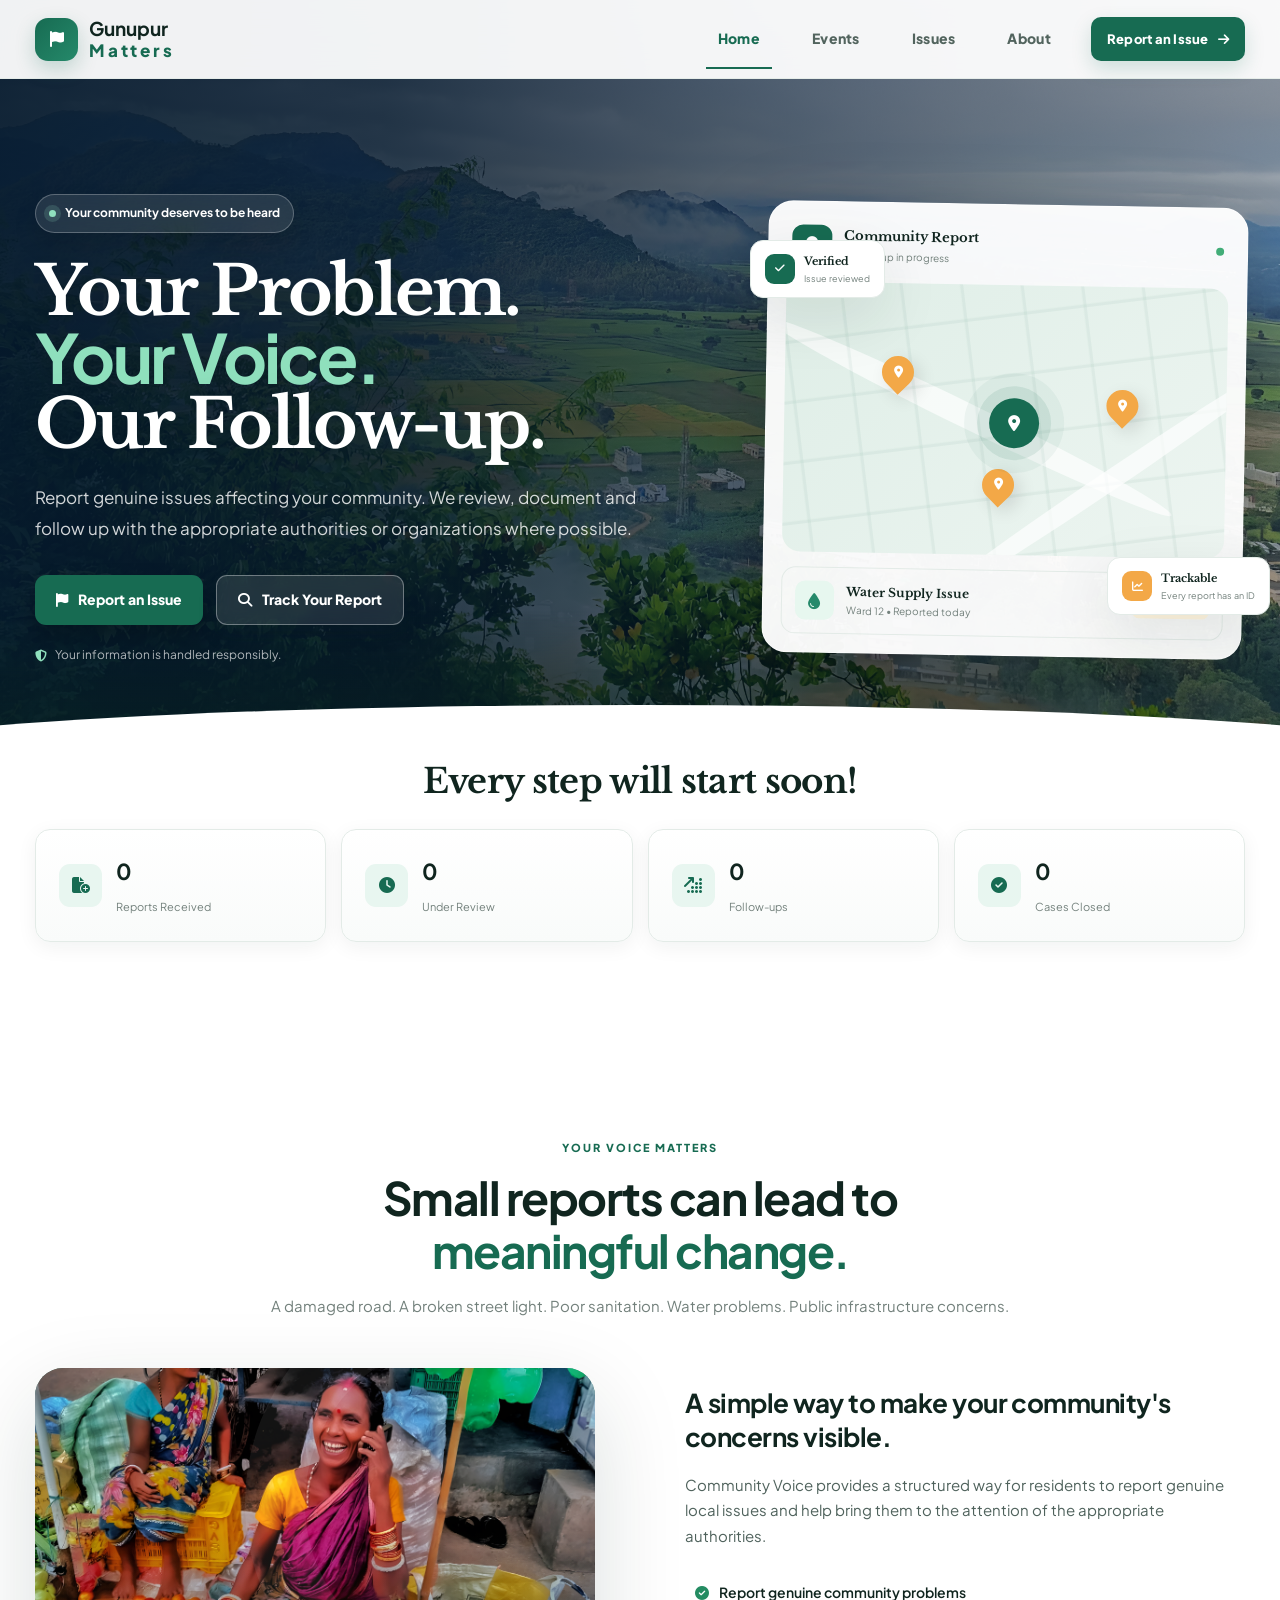
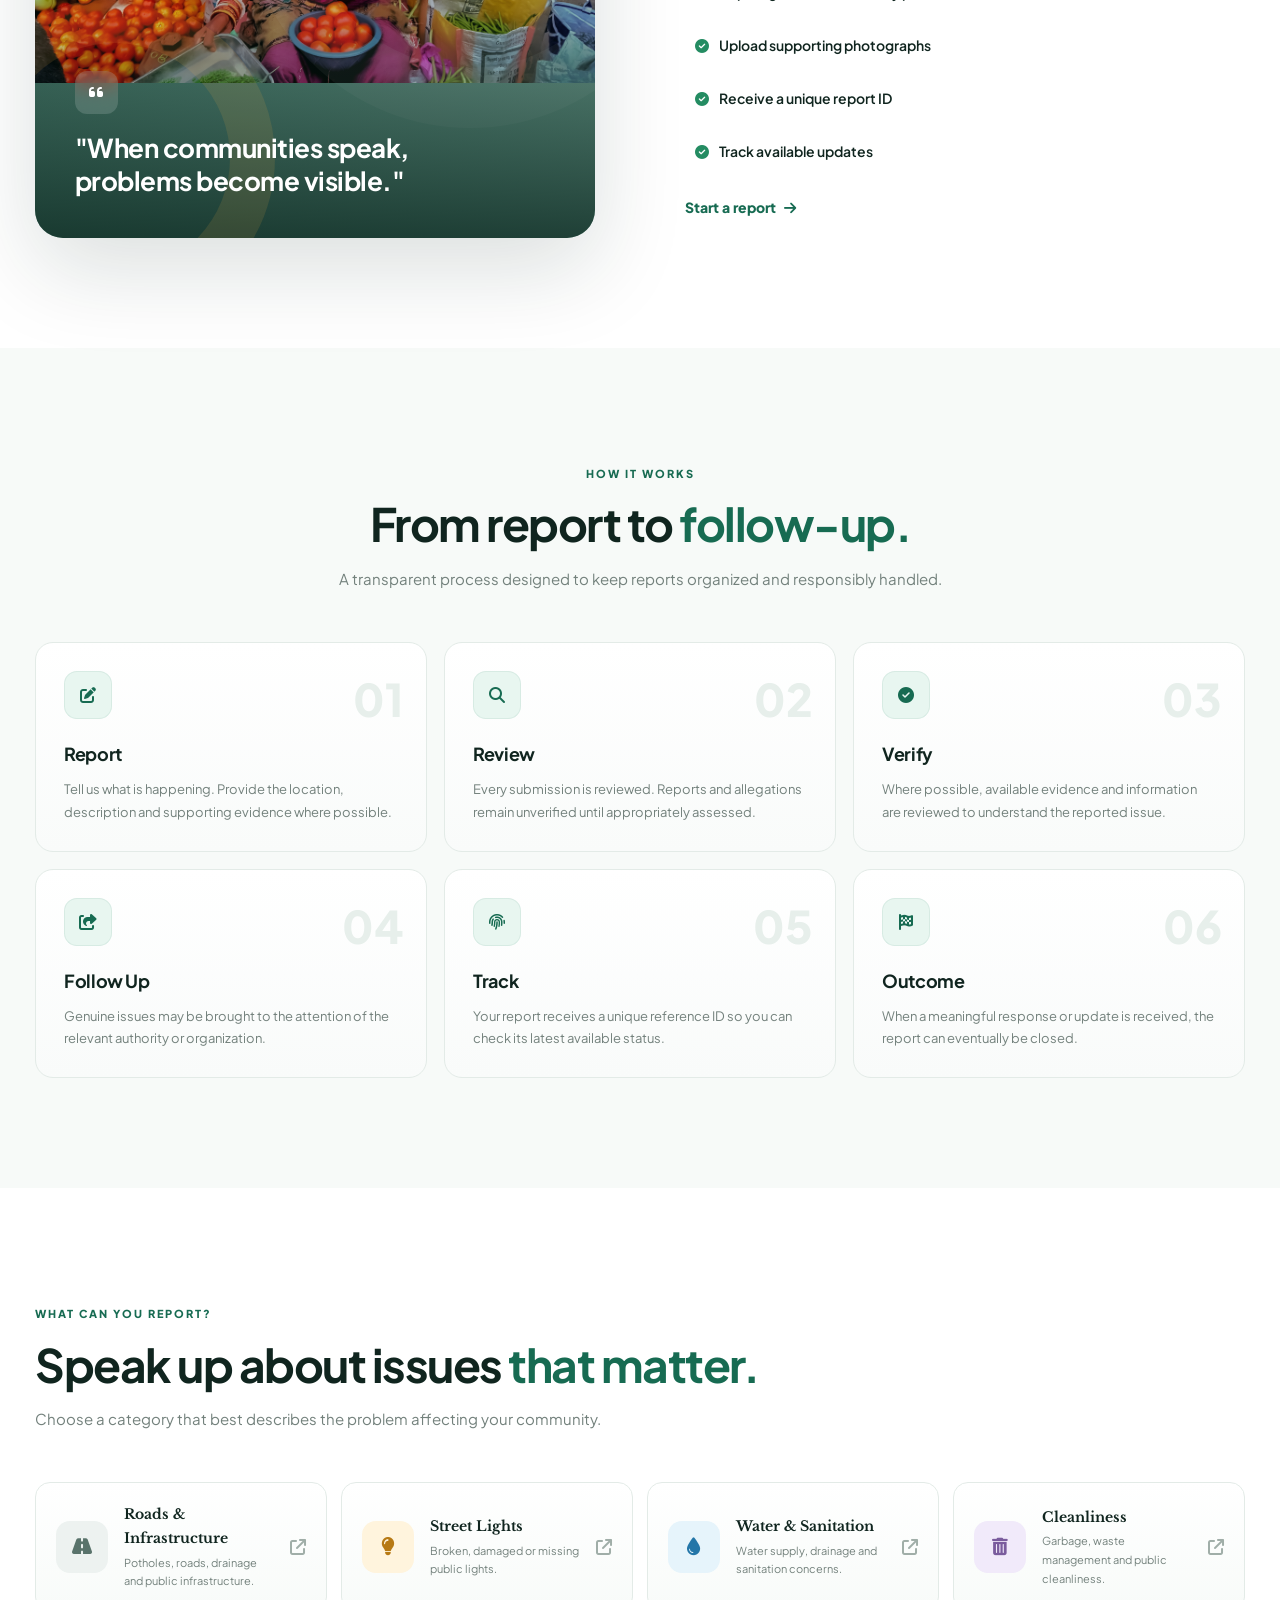
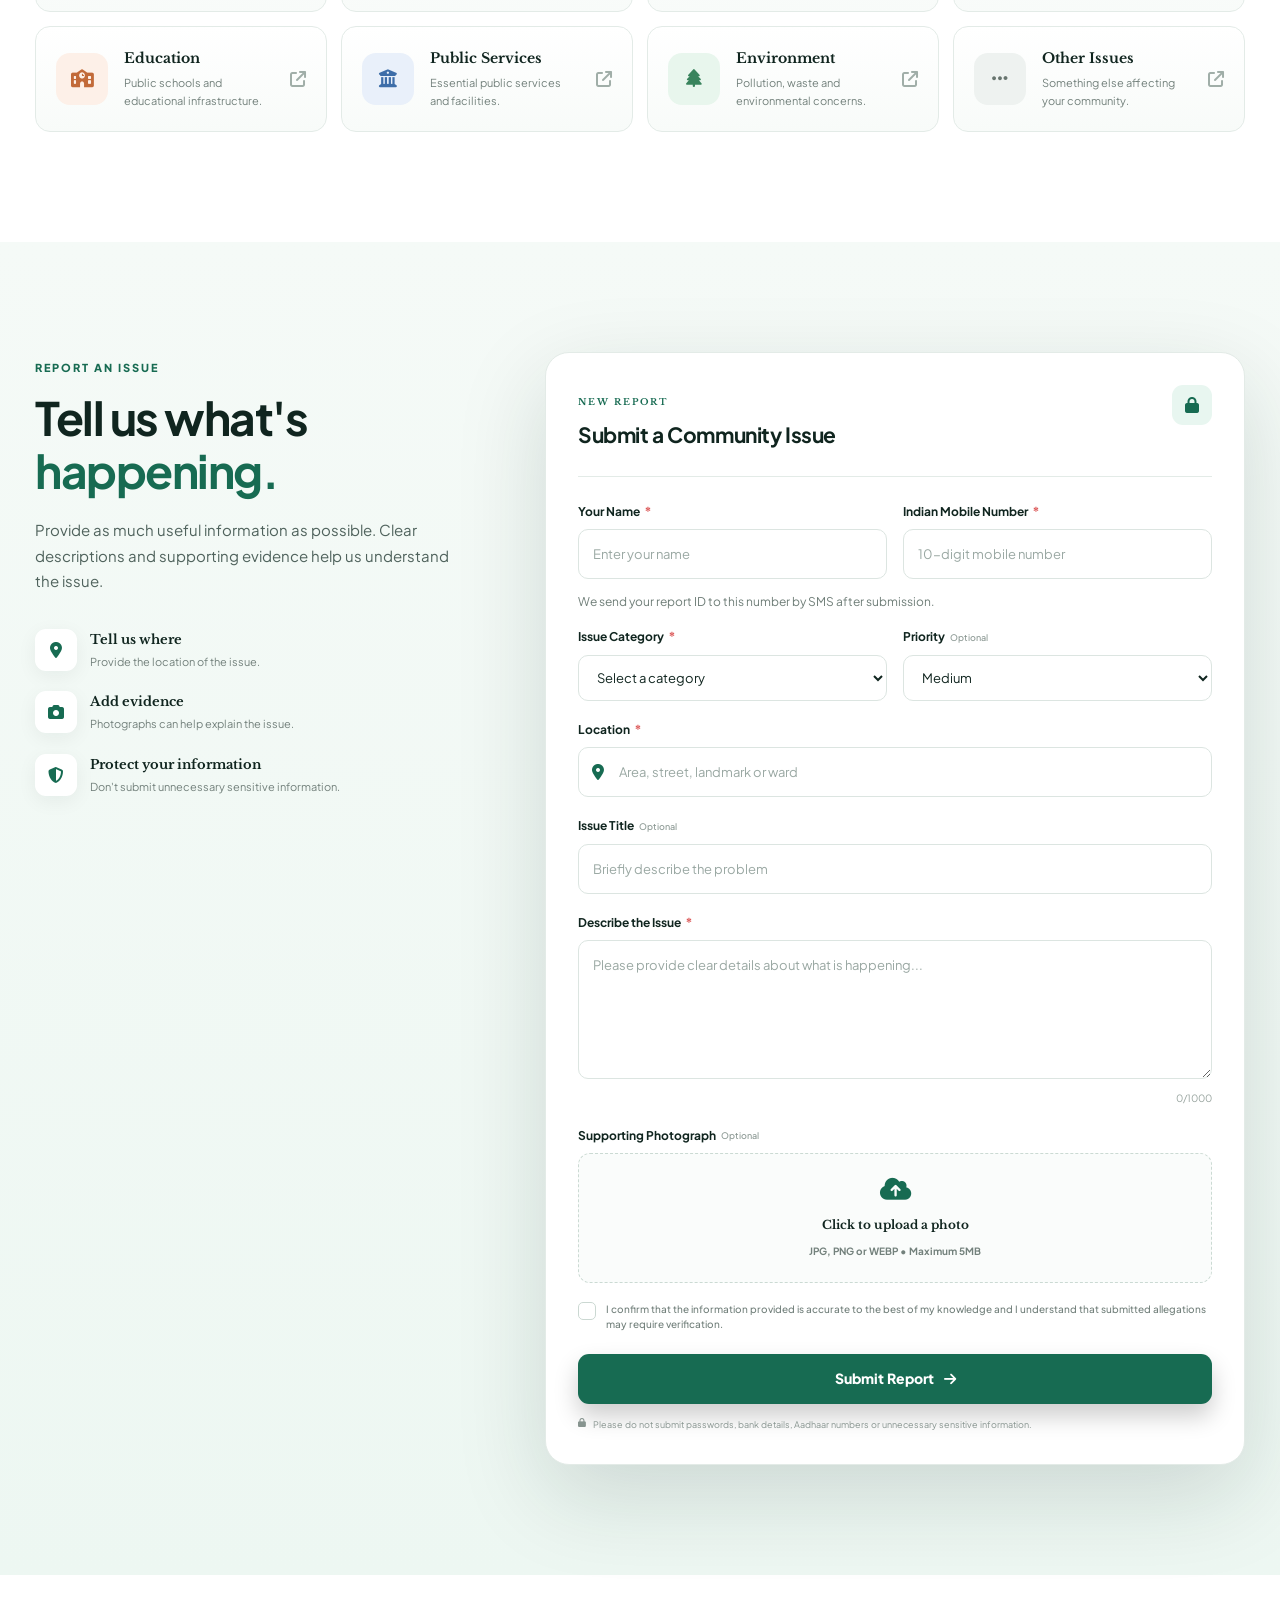
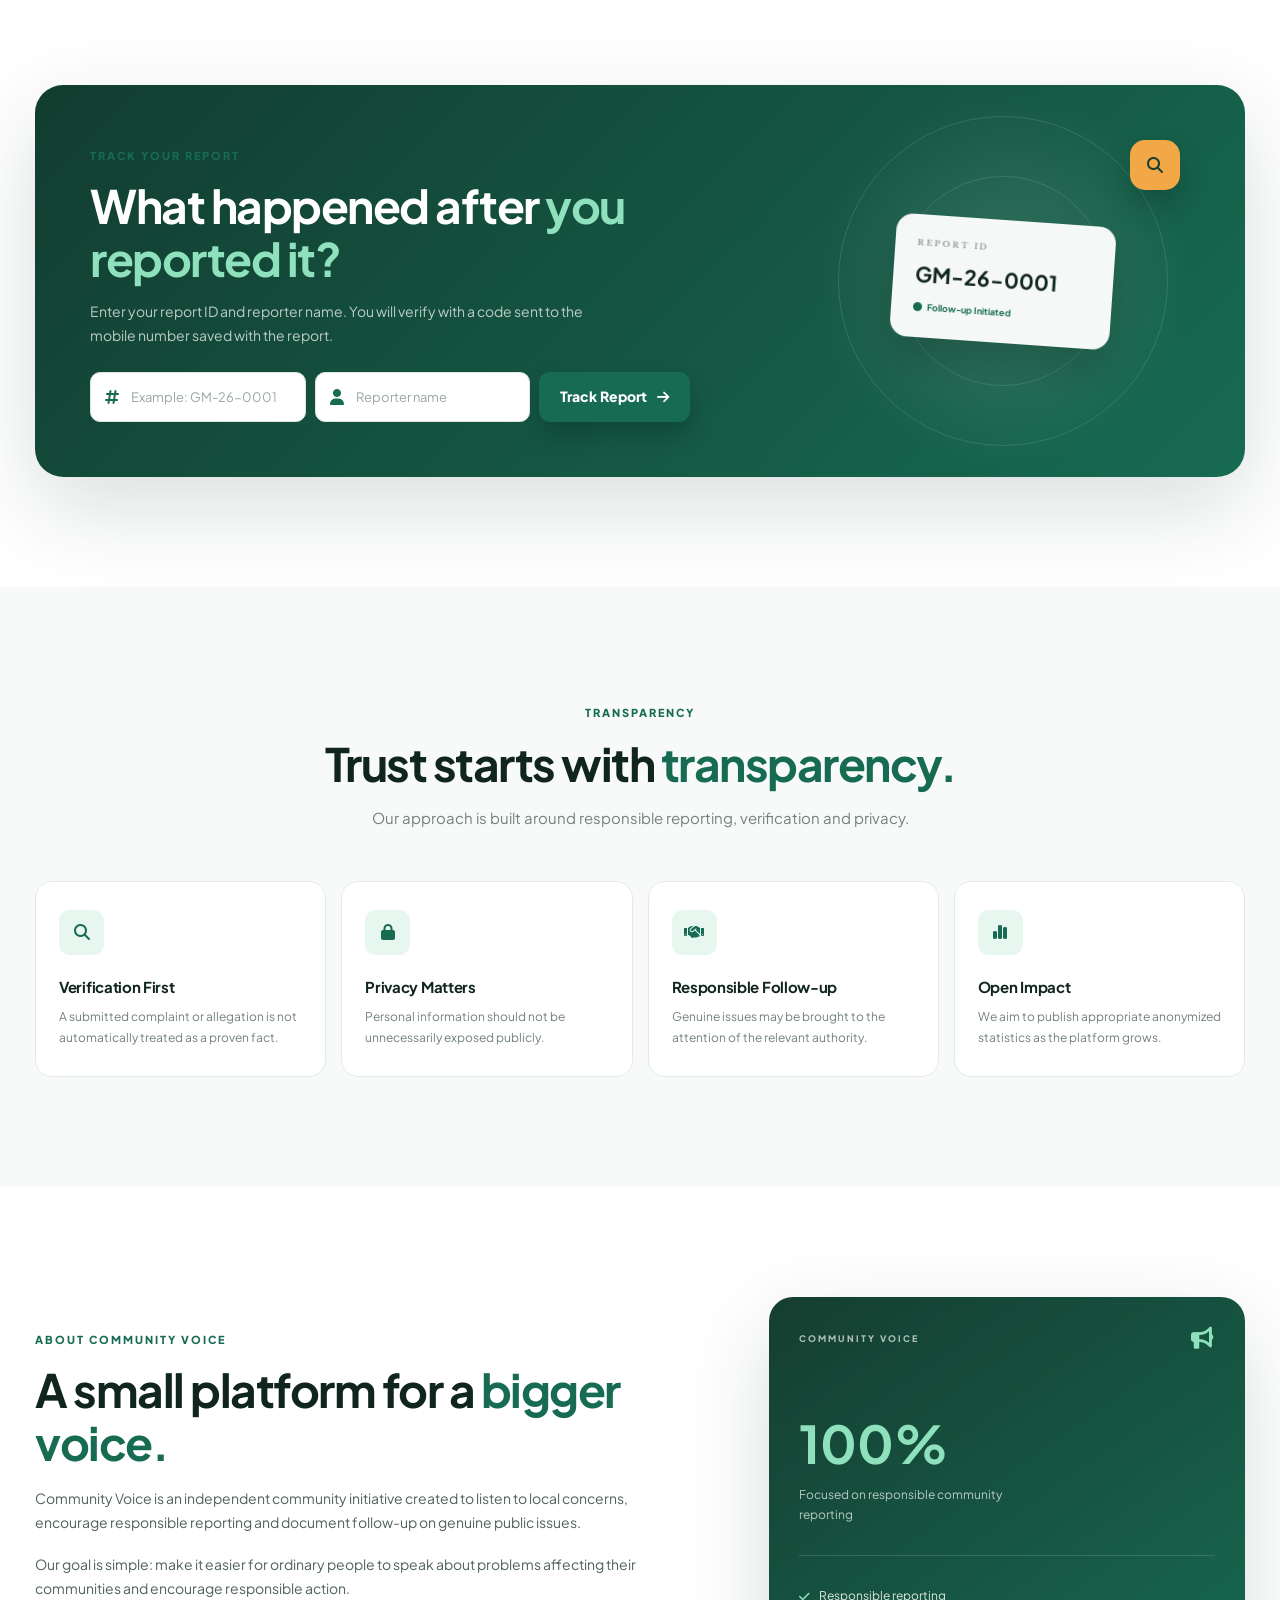
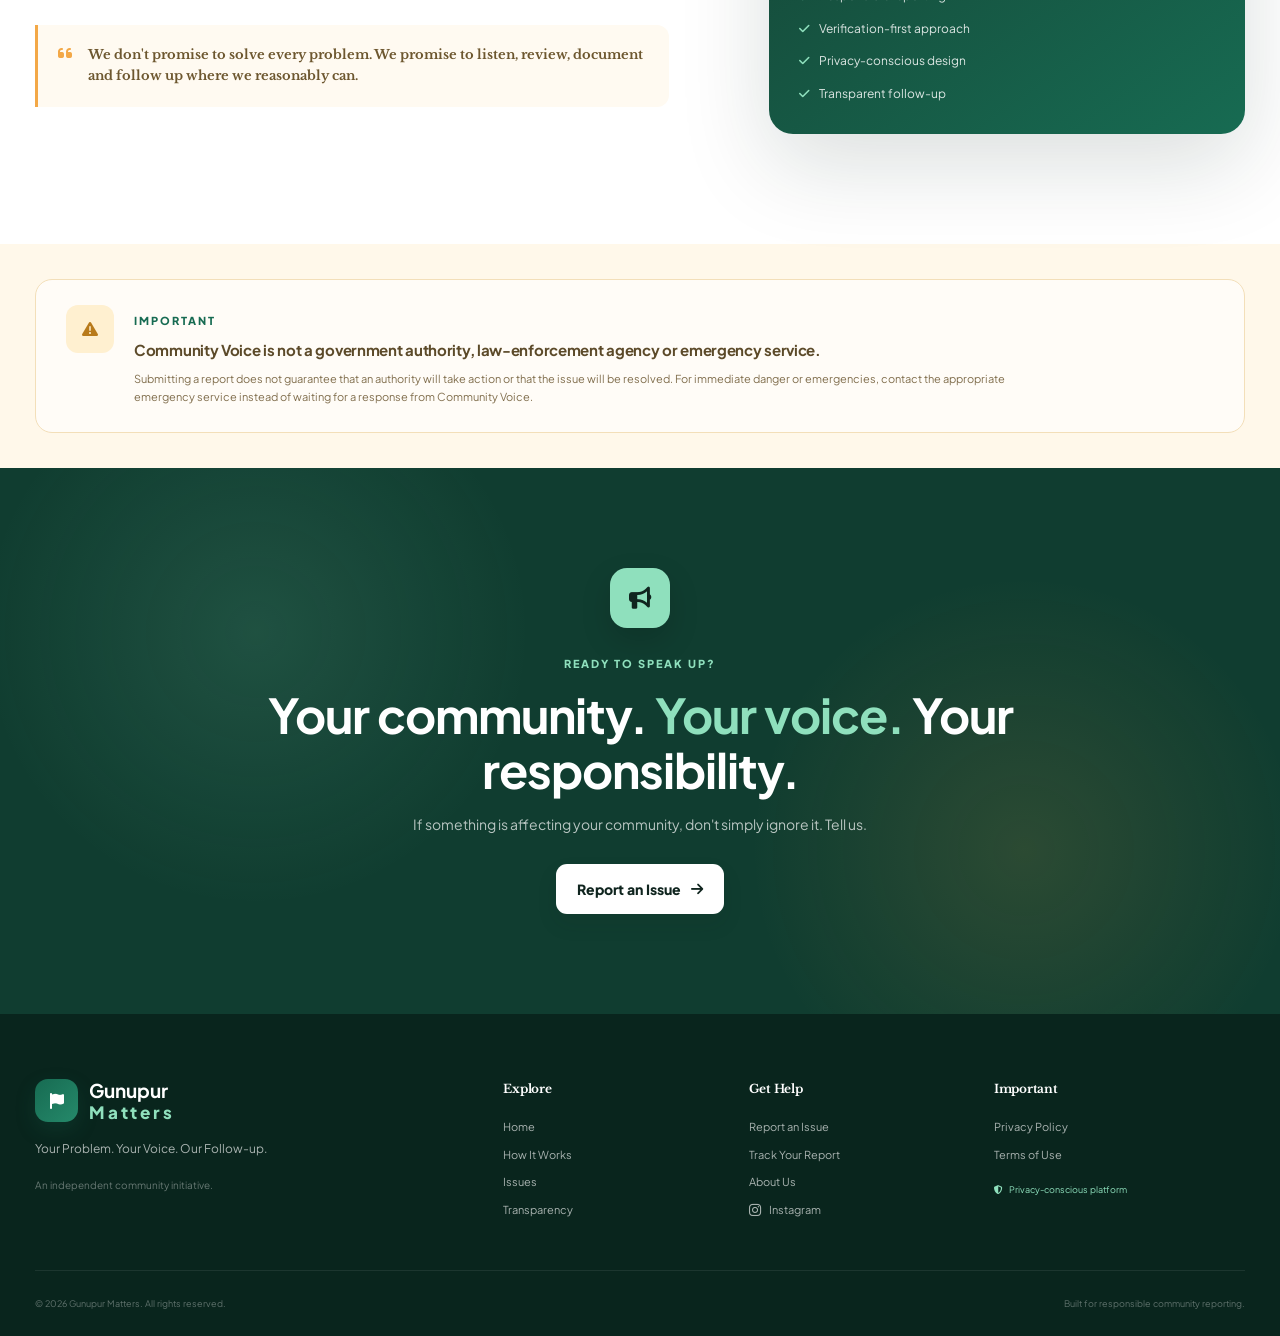
==== commit cd56a291: "Update report navigation and branding Co-authored-by: Copilot <223556219+Copilot@users.noreply.githu" ====
--- a/index.html
+++ b/index.html
@@ -51,7 +51,7 @@
             <!-- <a href="adlog.html" class="nav-link active">Admin Login</a> -->
             
 
-            <a href="report.html" class="nav-link">
+            <a href="report.html" class="nav-link nav-report">
                 Report an Issue
                 <i class="fa-solid fa-arrow-right"></i>
             </a>
@@ -1396,7 +1396,7 @@
                 <a href="about.html">About Us</a>
                 <a
                     class="instagram-link"
-                    href="https://www.instagram.com/discover_gunupur/"
+                    href="https://www.instagram.com/gunupurmatters/"
                     target="_blank"
                     rel="noopener noreferrer"
                     aria-label="Contact Gunupur Matters on Instagram (opens in a new tab)"
@@ -1428,7 +1428,7 @@
         <div class="footer-bottom">
 
             <span>
-                © 2026 Community Voice. All rights reserved.
+                © 2026 Gunupur Matters. All rights reserved.
             </span>
 
             <span>
--- a/style.css
+++ b/style.css
@@ -388,11 +388,11 @@
     align-items: center;
     gap: 9px;
 
-    padding: 11px 17px;
+    padding: 11px 16px;
 
     color: white;
 
-    background: linear-gradient(135deg, var(--primary), #228a69);
+    background: var(--primary);
 
     border-radius: 10px;
 
@@ -402,13 +402,14 @@
     font-weight: 800;
     letter-spacing: 0.02em;
 
-    box-shadow: 0 10px 22px rgba(23, 107, 82, 0.24);
+    box-shadow: 0 8px 20px rgba(23, 107, 82, 0.18);
     transition: var(--transition);
 }
 
 
 .nav-report:hover {
     background: linear-gradient(135deg, var(--primary-dark), var(--primary));
+    color: white;
 
     transform: translateY(-2px) scale(1.01);
     box-shadow: 0 16px 28px rgba(23, 107, 82, 0.28);
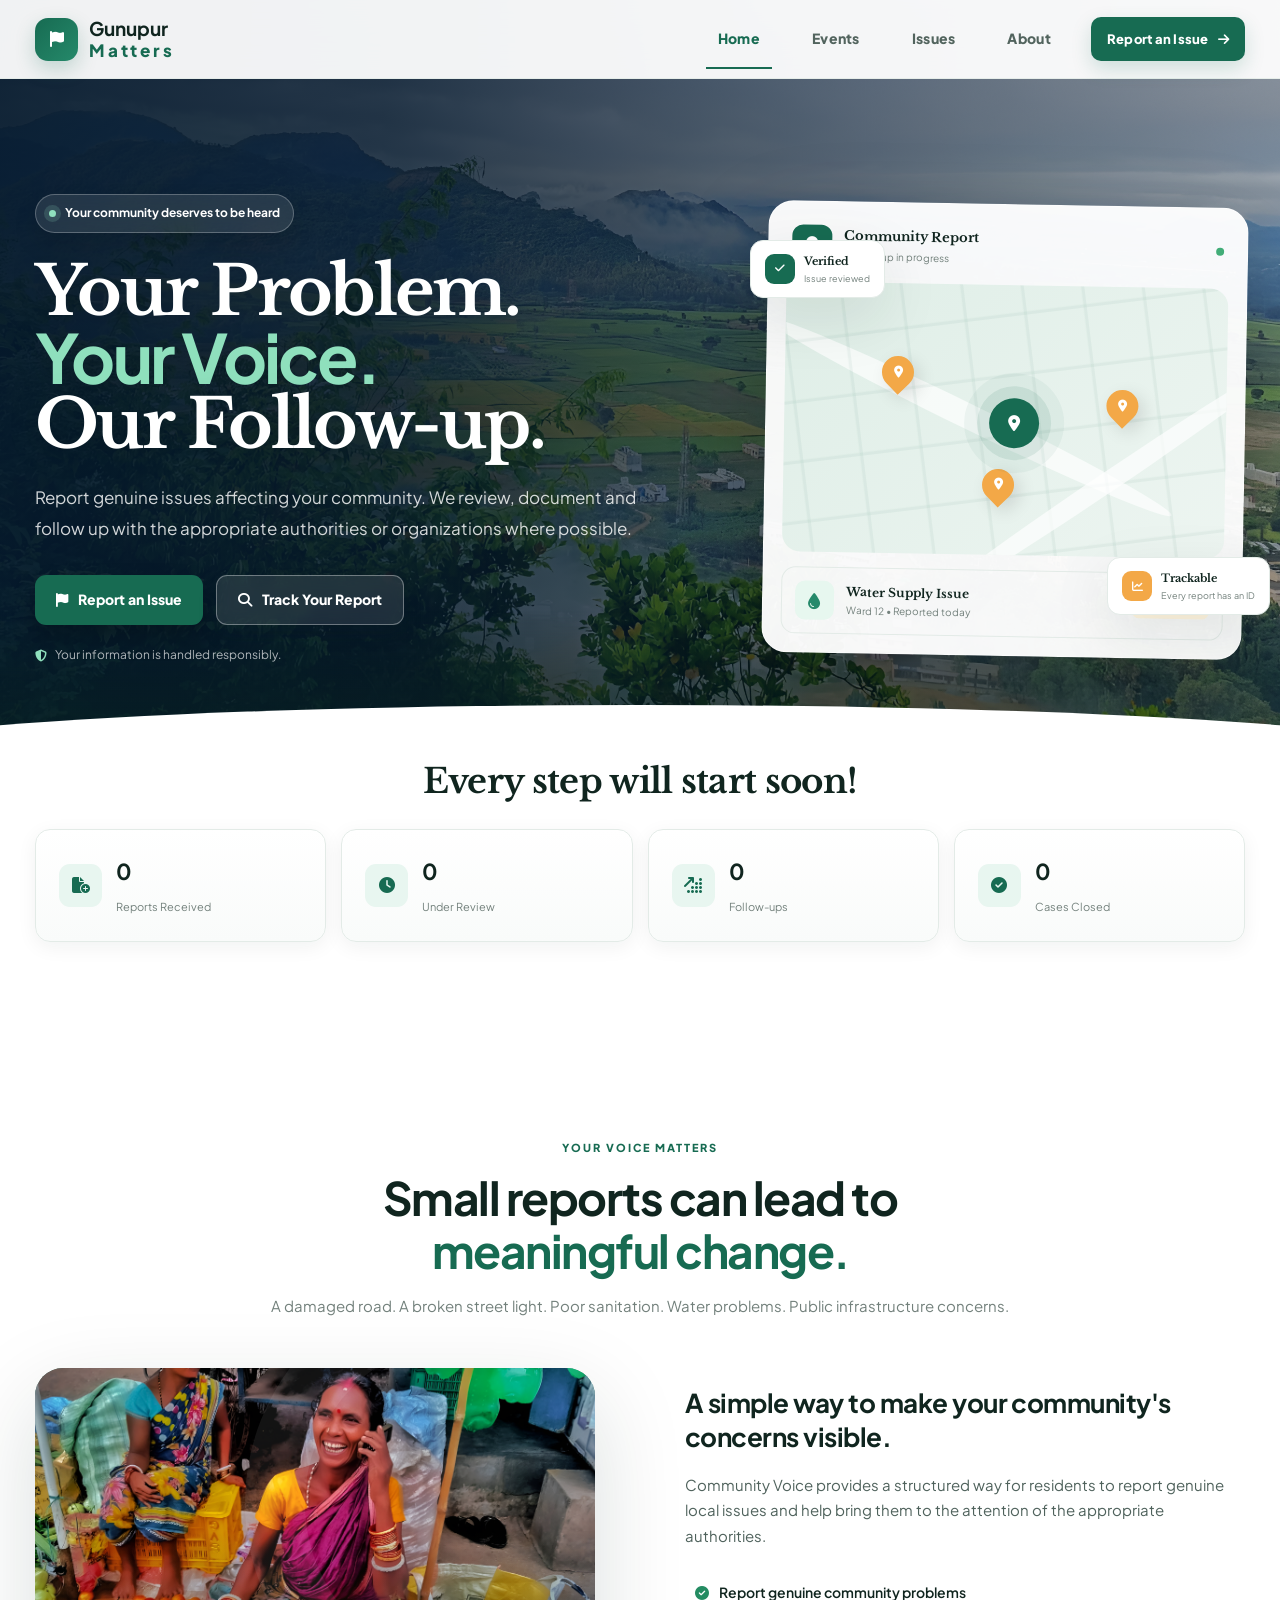
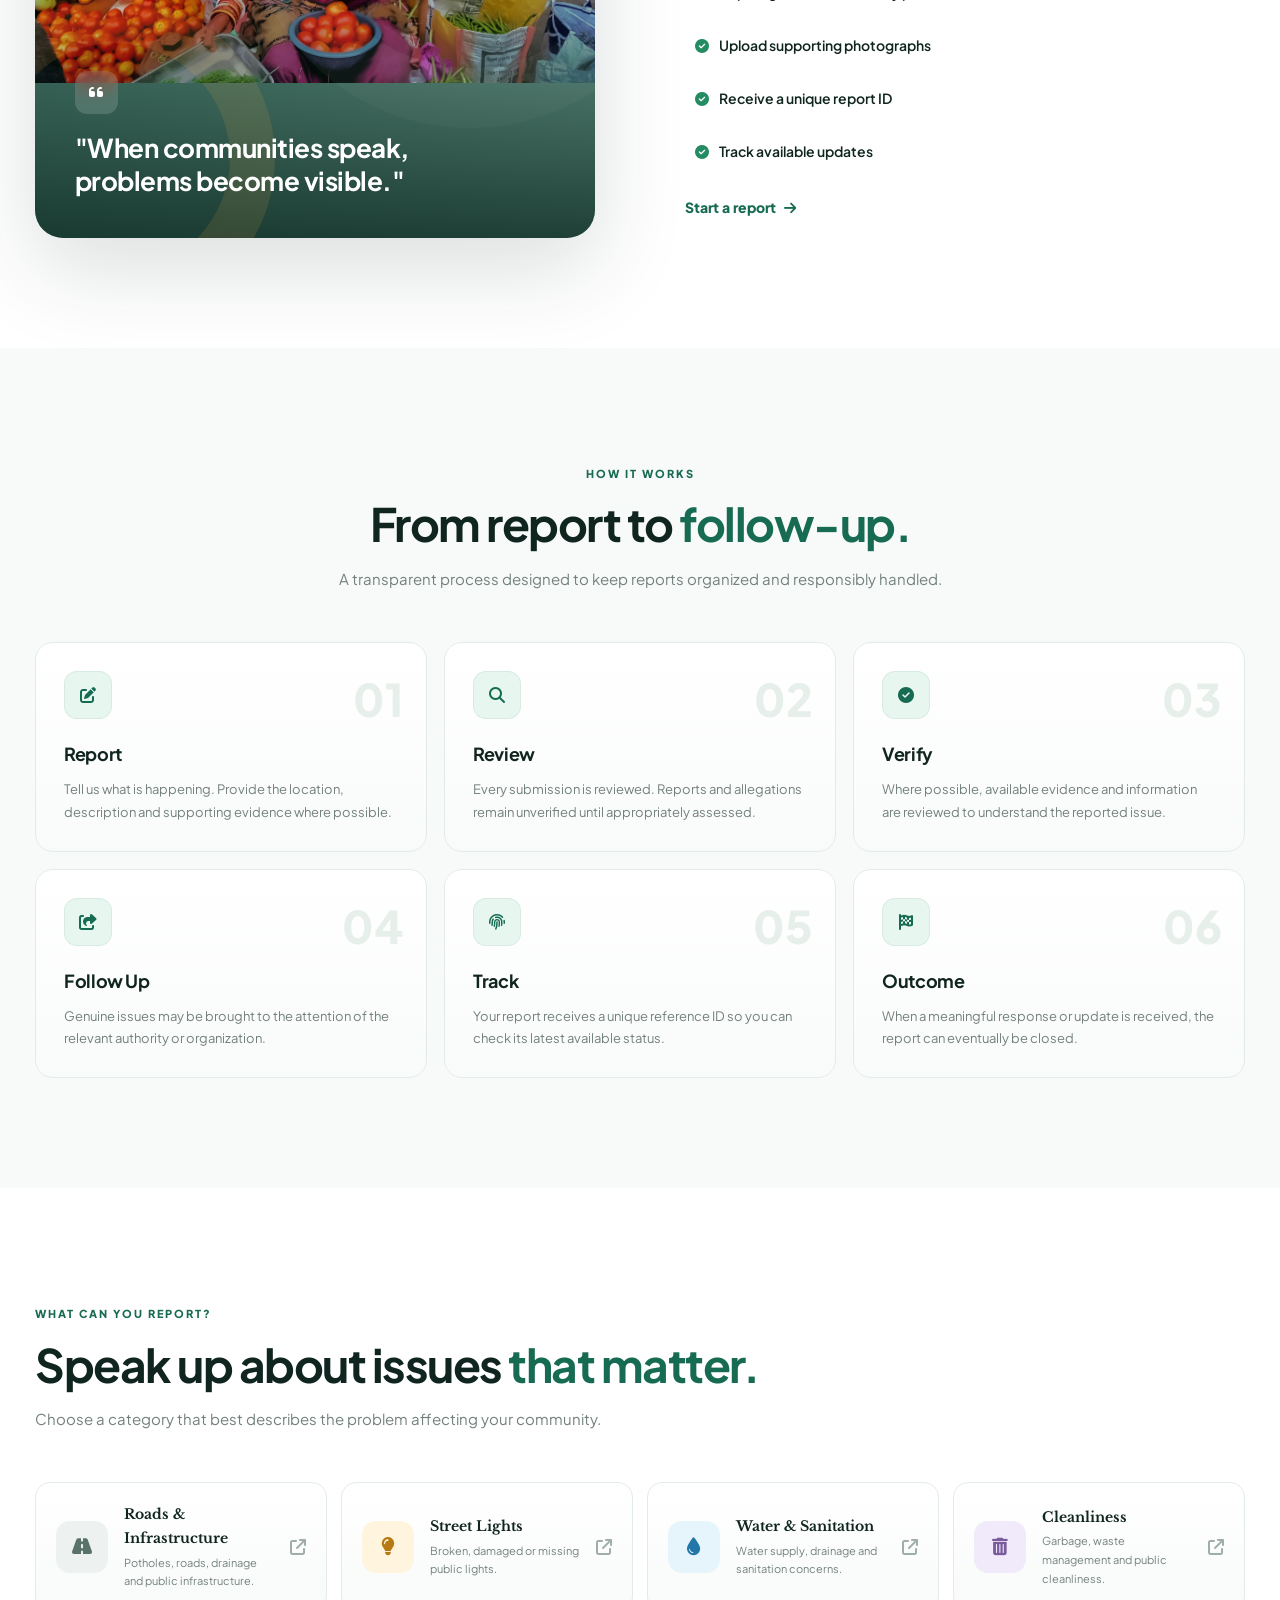
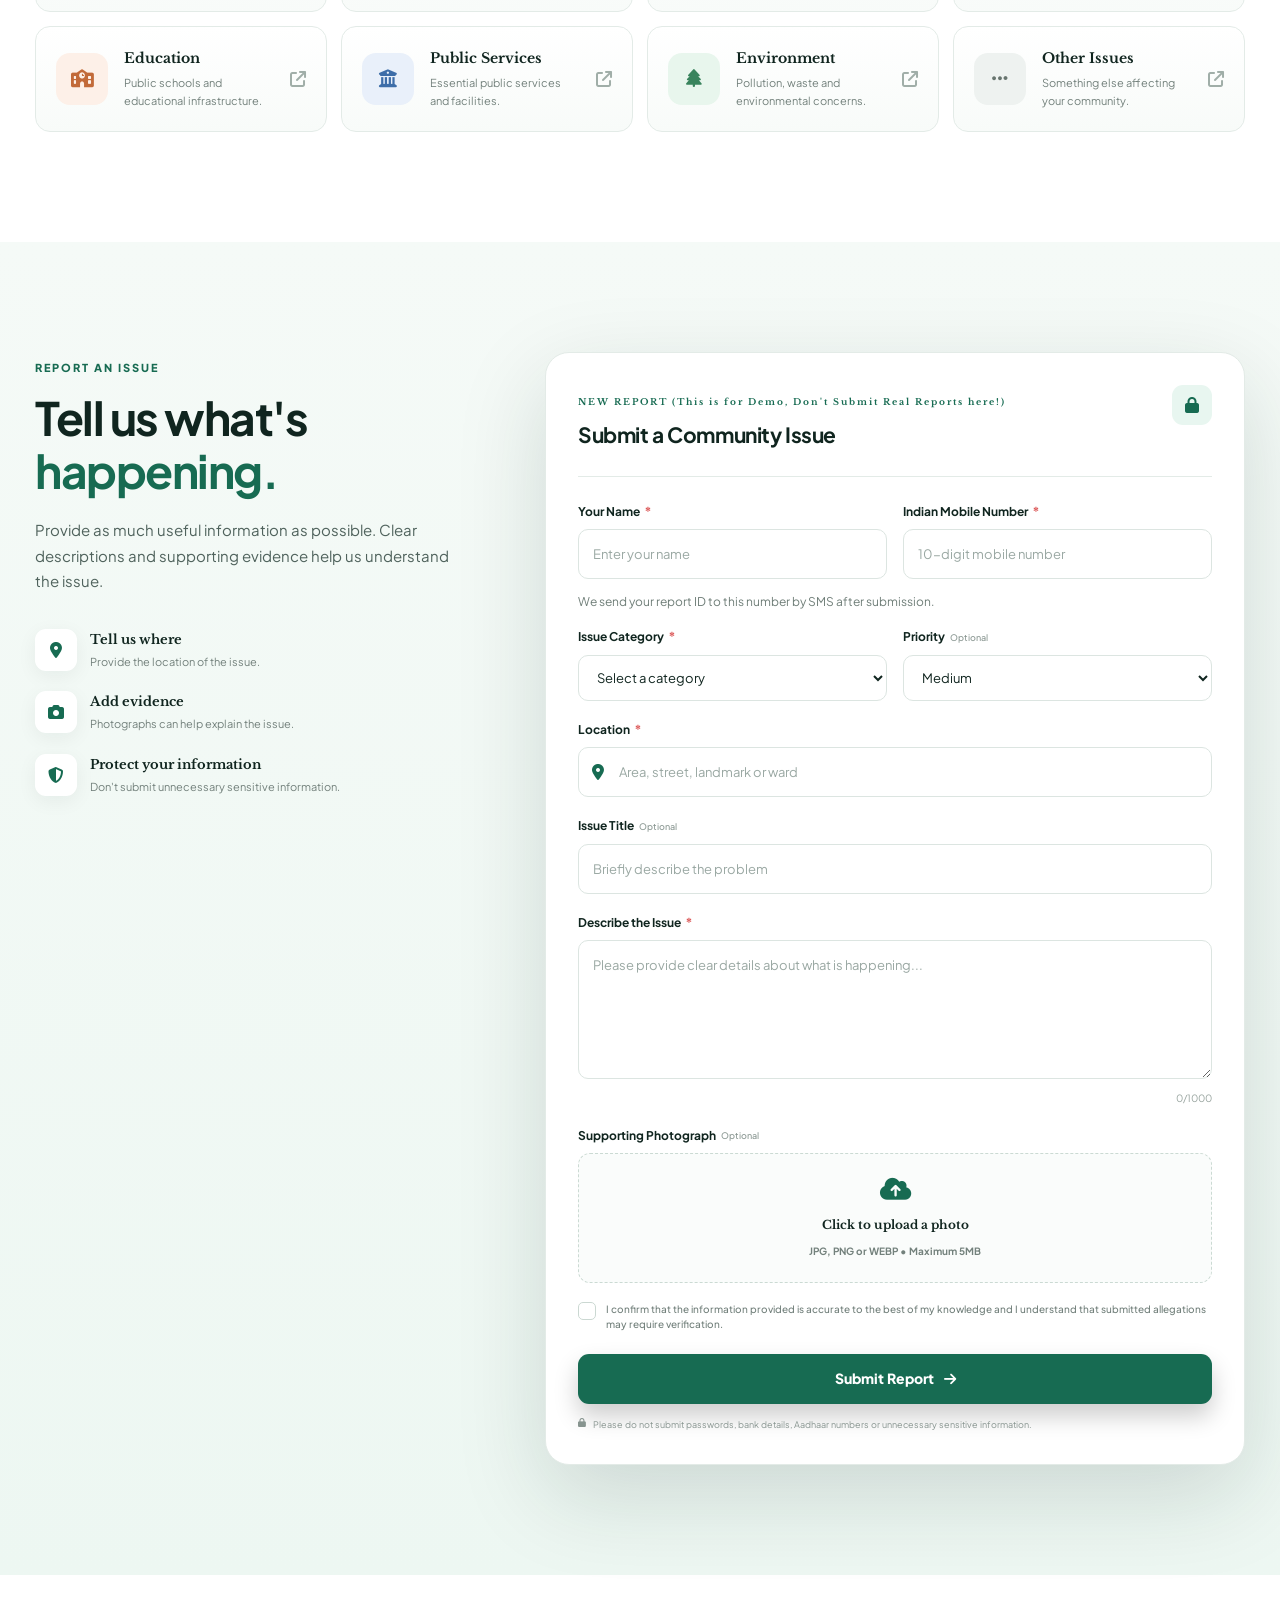
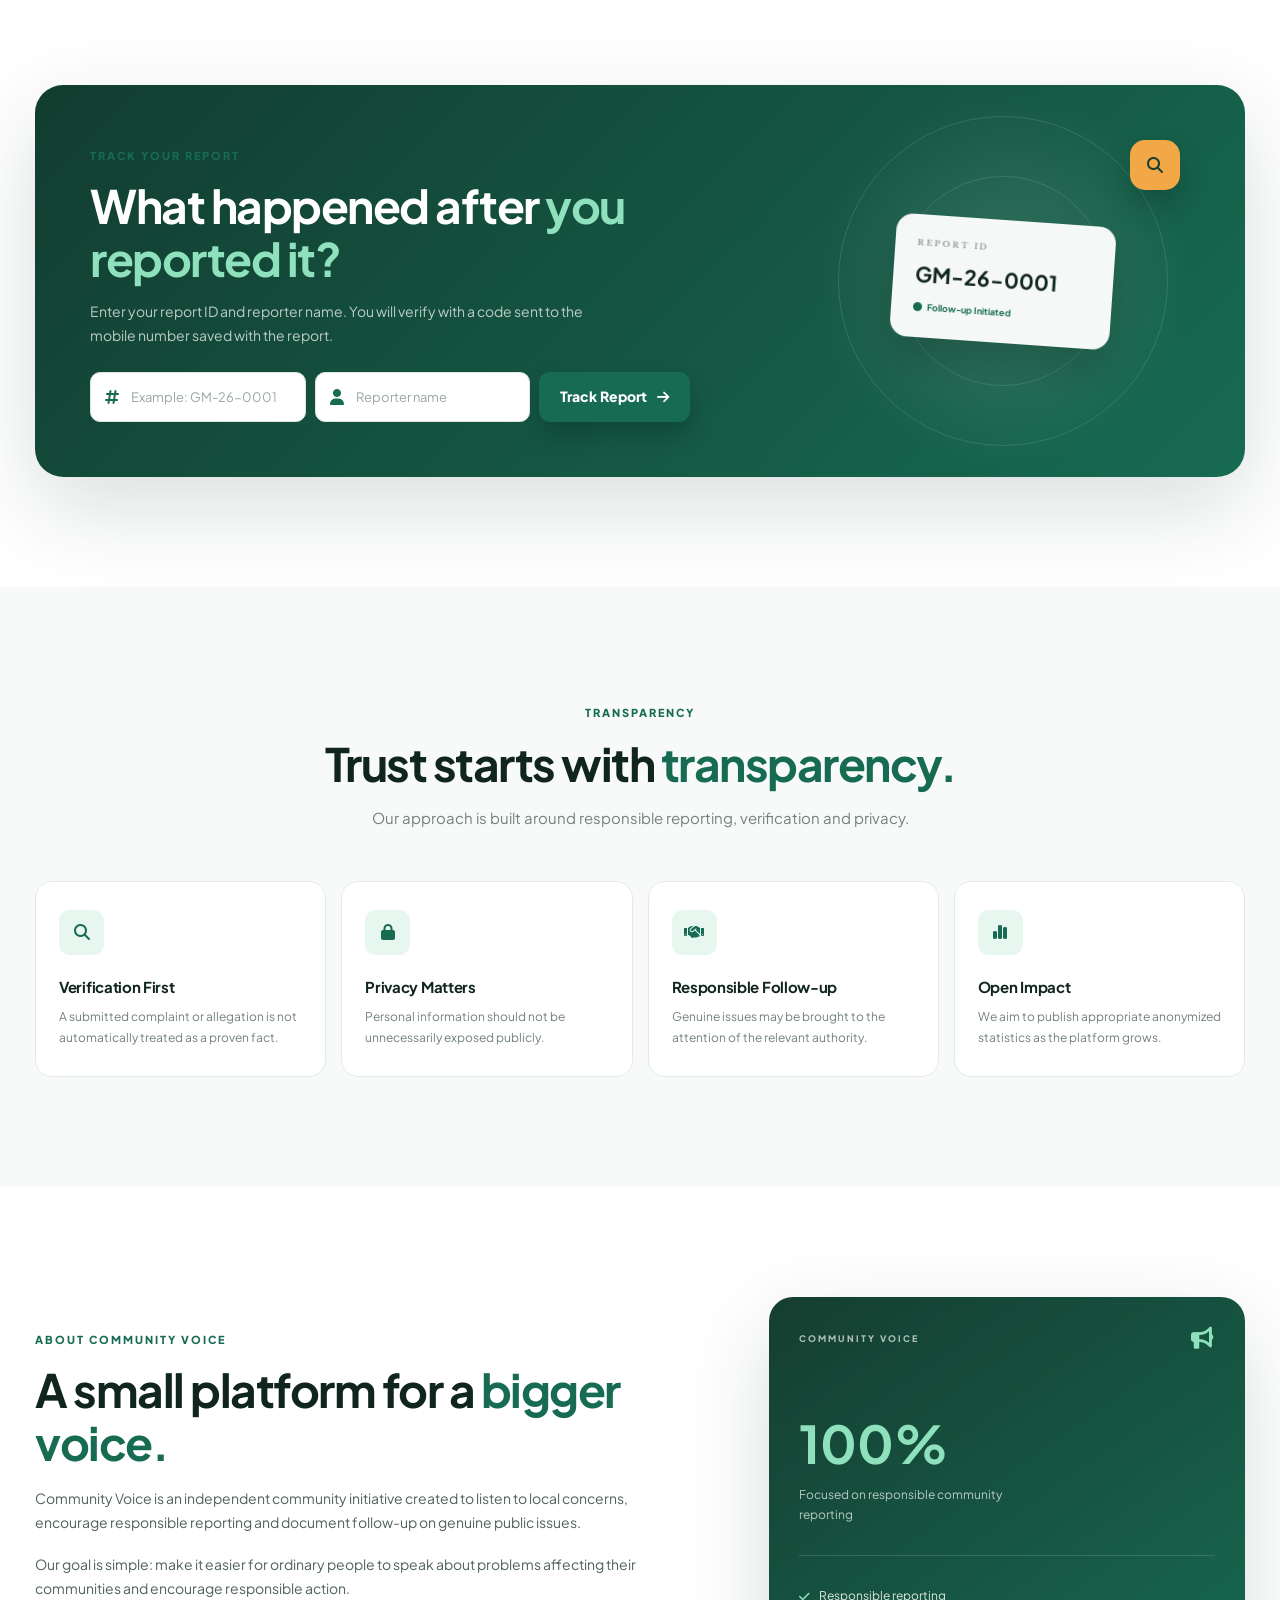
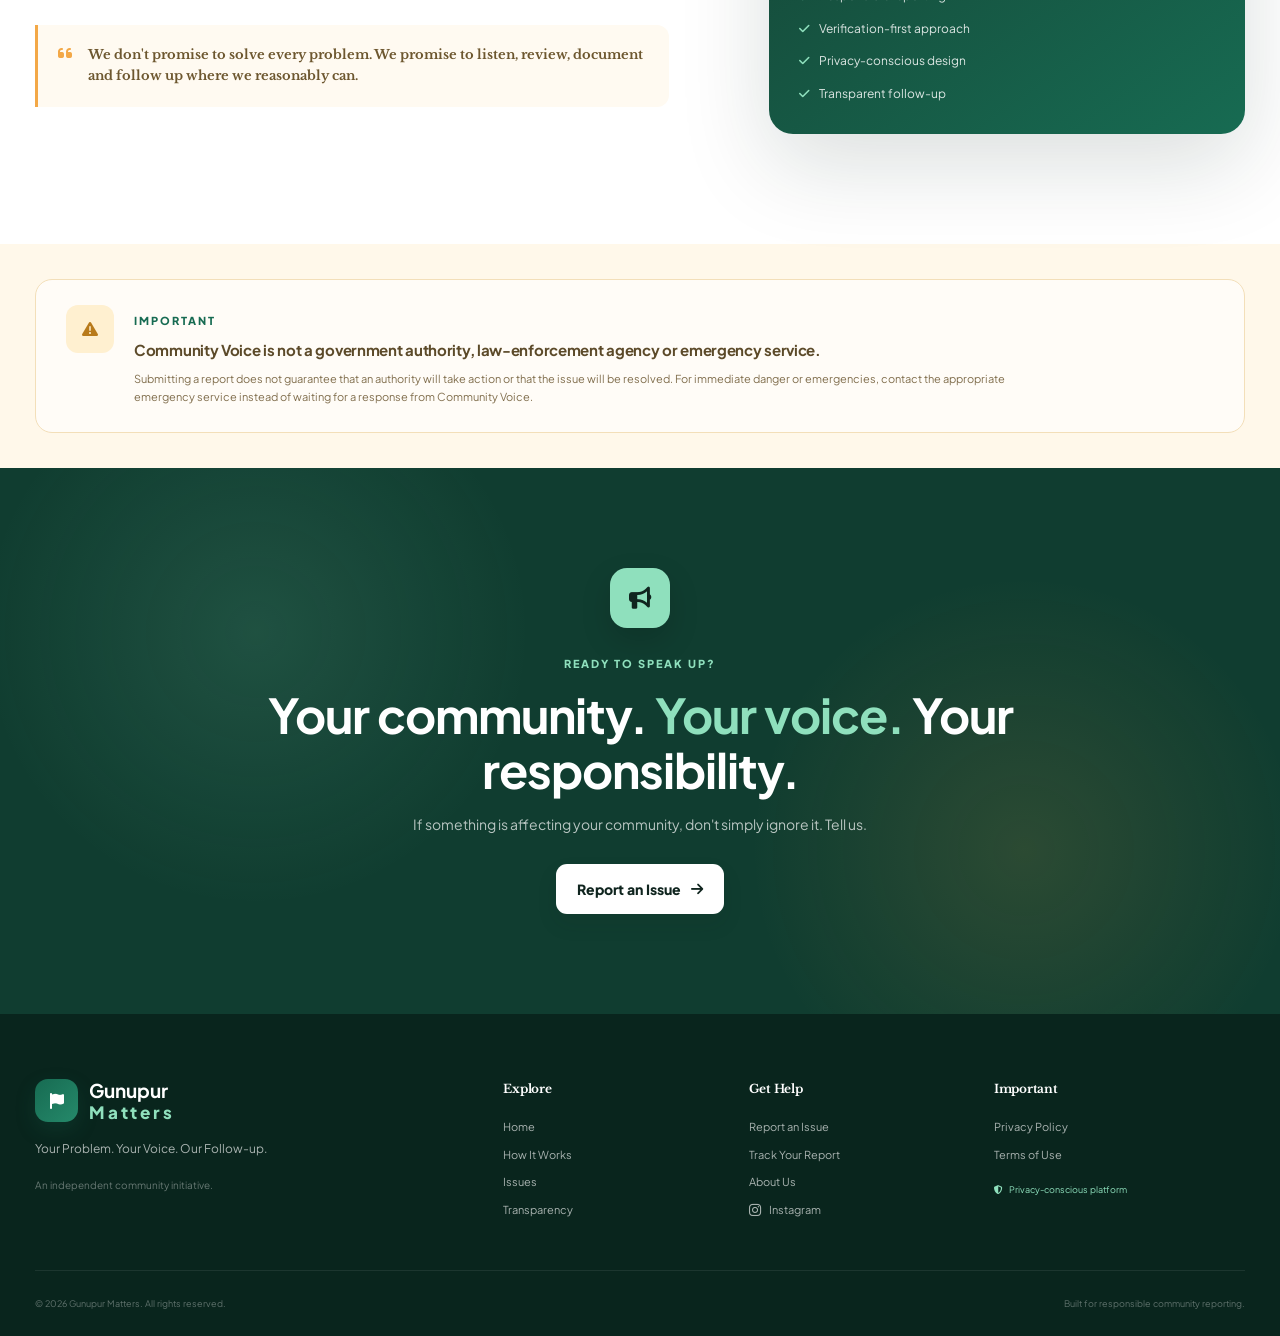
==== commit b9fefc5c: "Update demo notice and report tracking Co-authored-by: Copilot <223556219+Copilot@users.noreply.gith" ====
--- a/index.html
+++ b/index.html
@@ -735,7 +735,7 @@
                 <div class="form-header">
 
                     <div>
-                        <span class="form-label">NEW REPORT</span>
+                        <span class="form-label">NEW REPORT <strong>(This is for Demo, Don't Submit Real Reports here!)</strong></span>
                         <h3>Submit a Community Issue</h3>
                     </div>
 
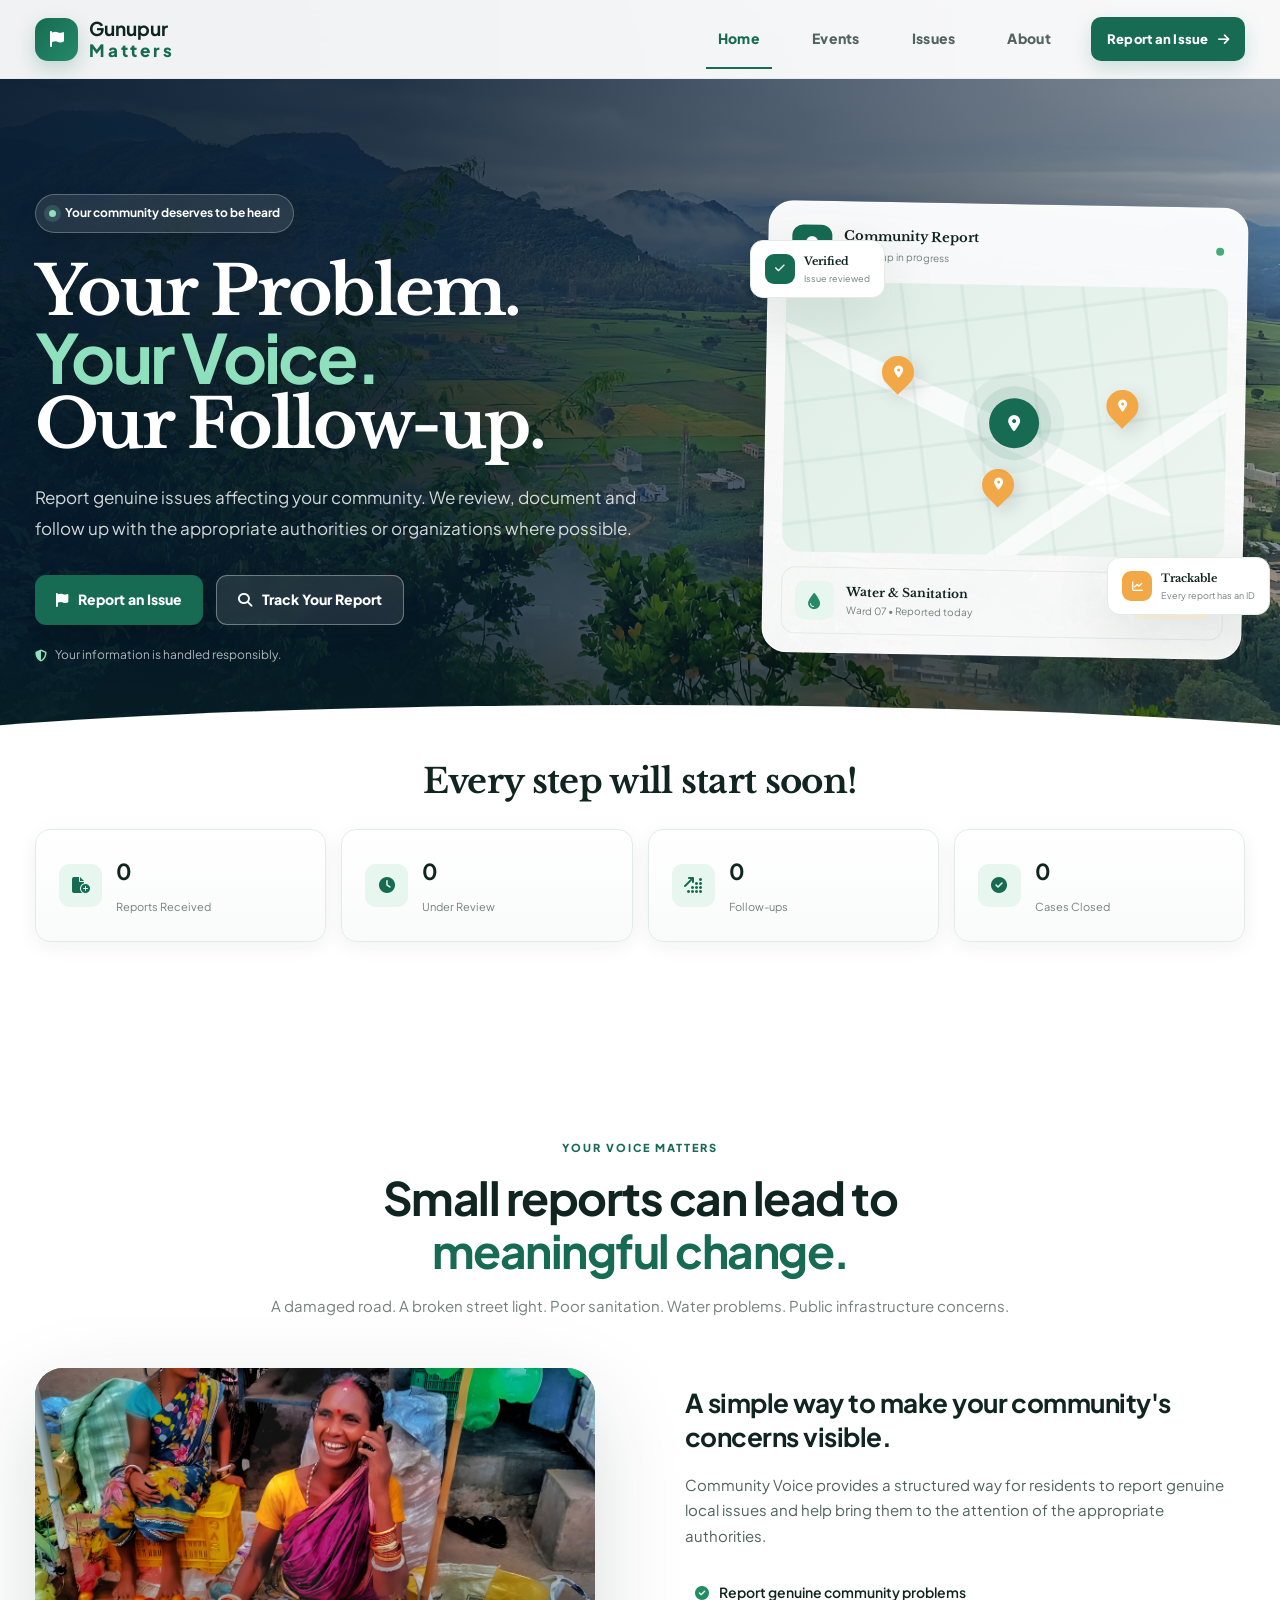
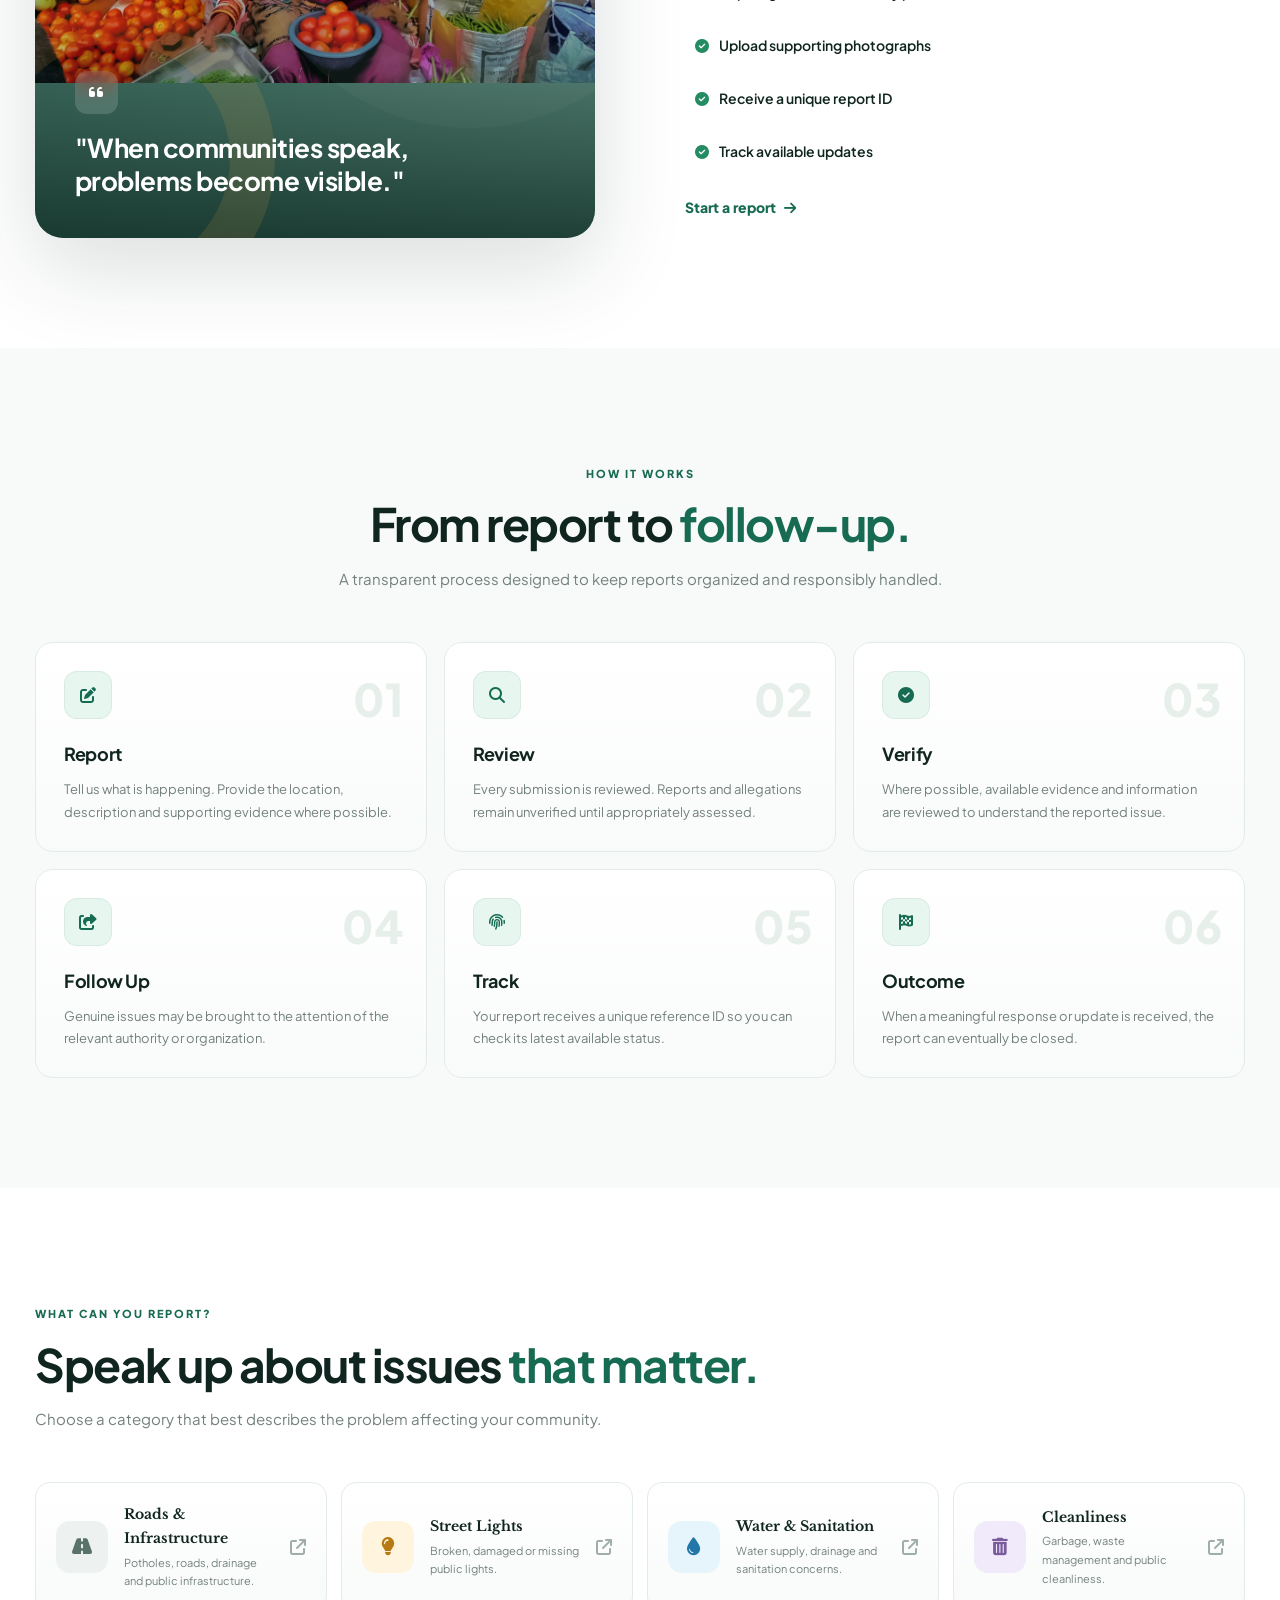
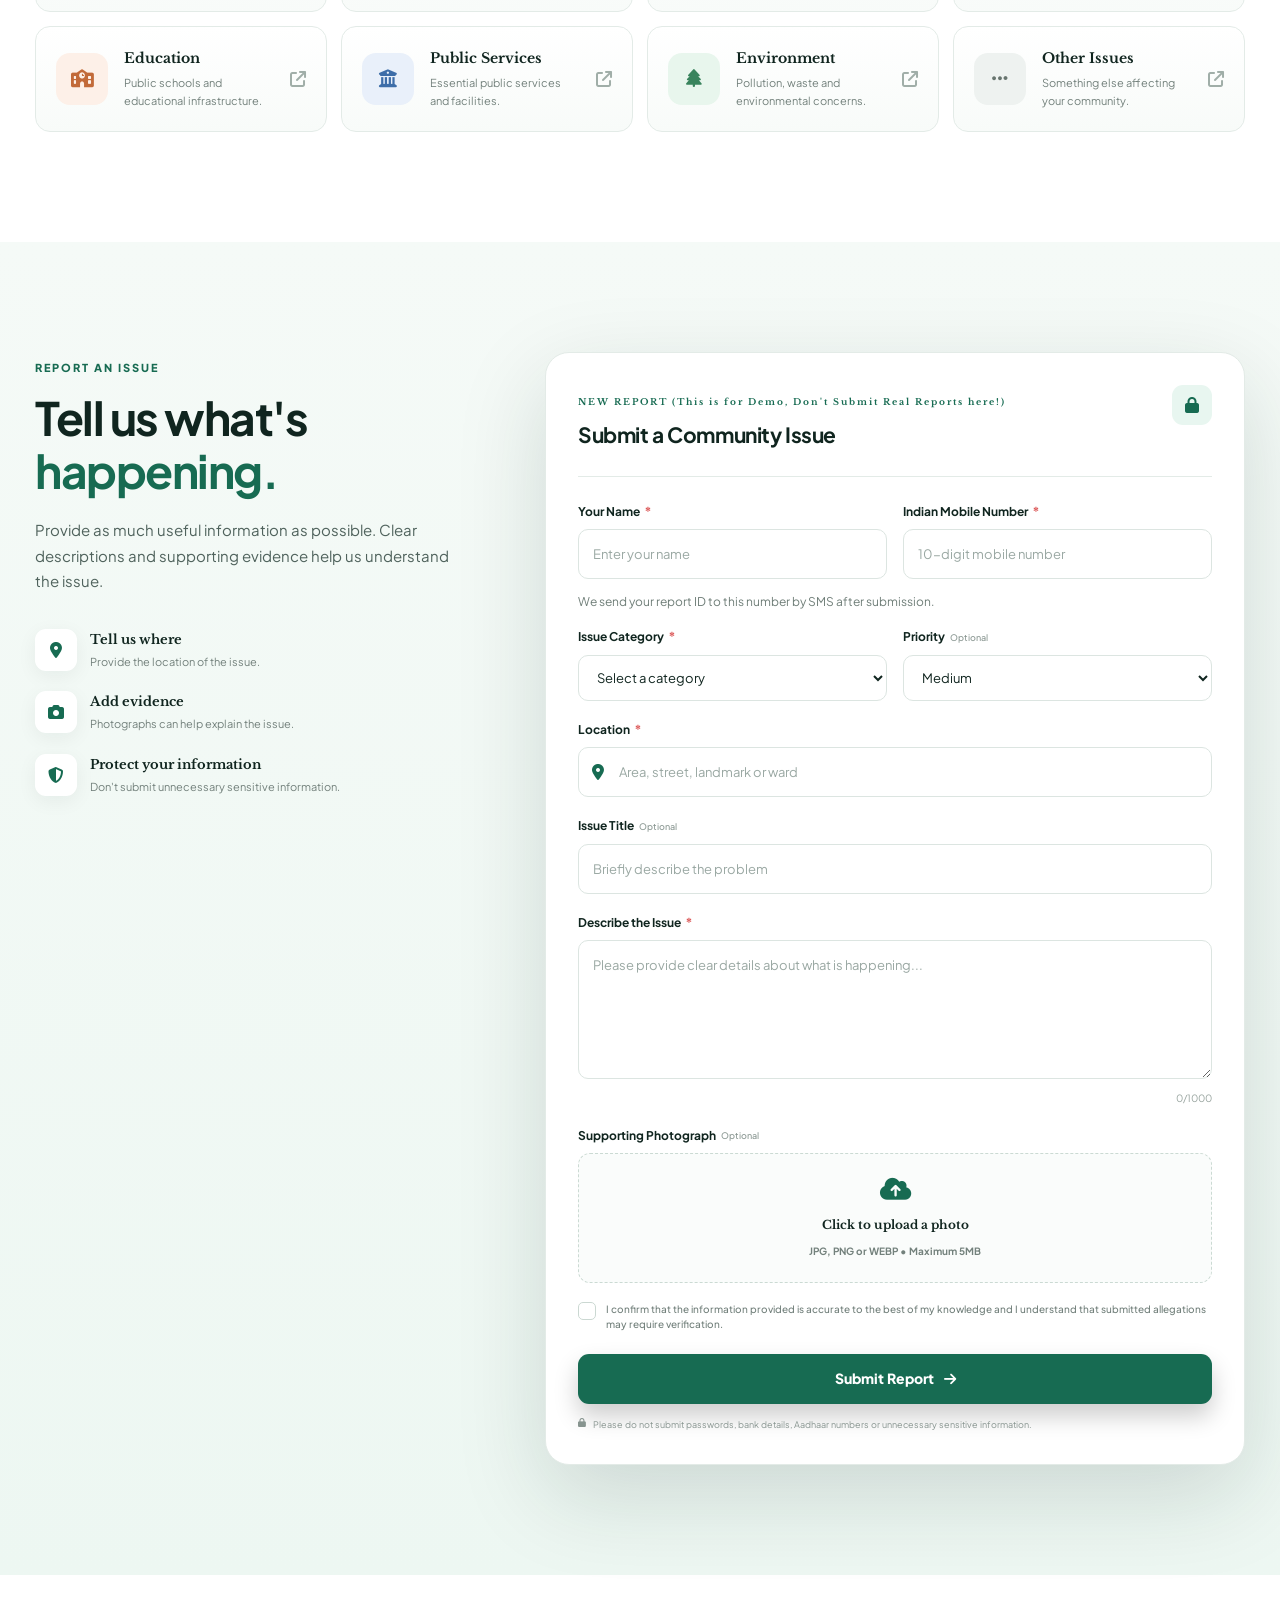
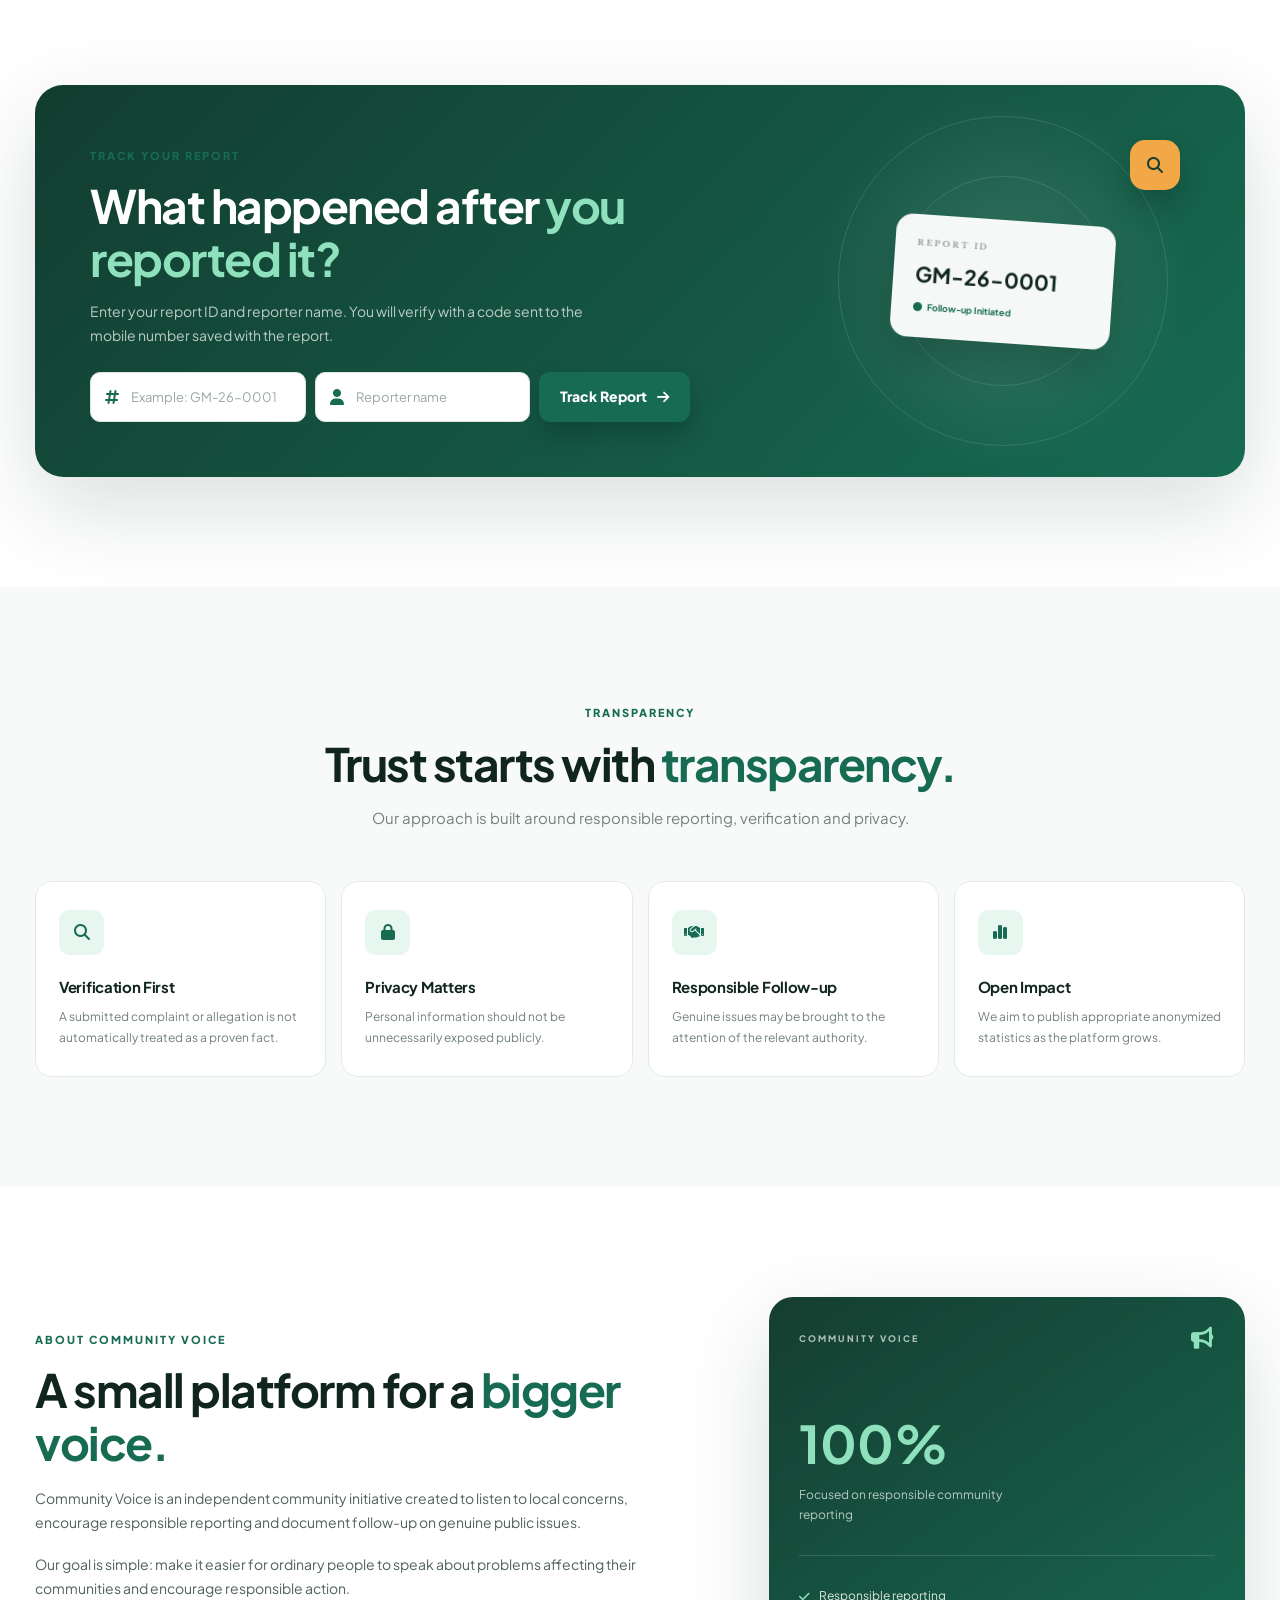
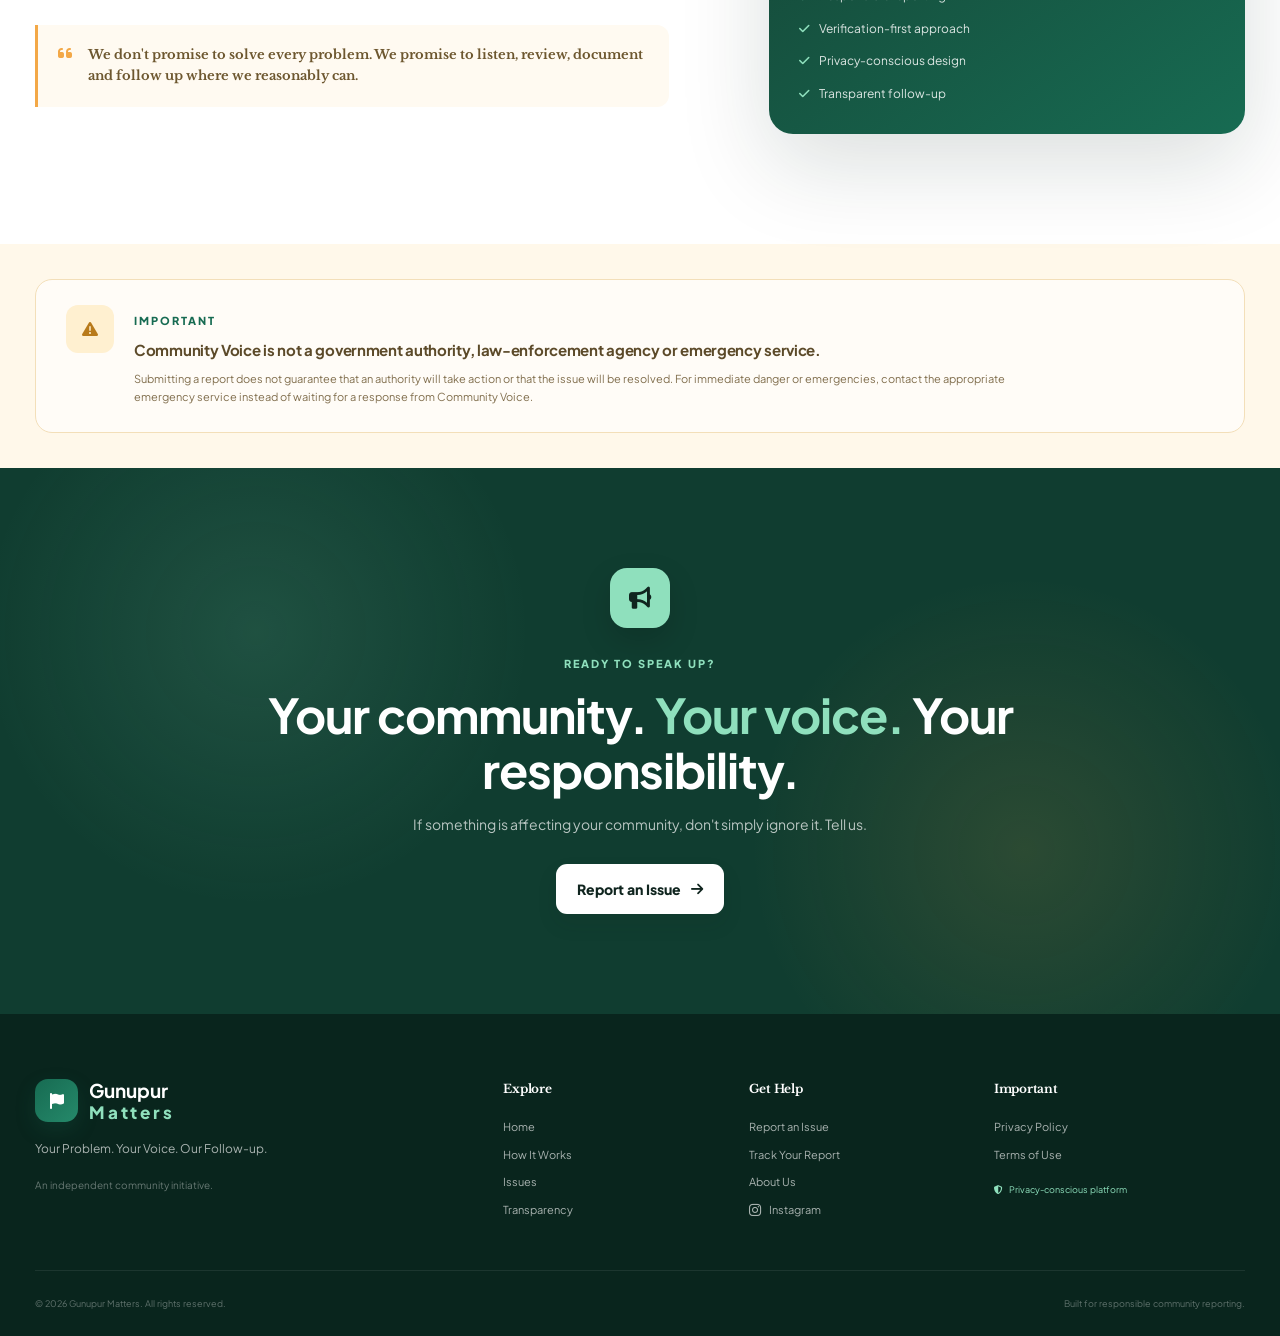
==== commit e82ecdd6: "Fix submitted report tracking status Co-authored-by: Copilot <223556219+Copilot@users.noreply.github" ====
--- a/index.html
+++ b/index.html
@@ -169,8 +169,8 @@
                     </div>
 
                     <div class="preview-text">
-                        <strong>Water Supply Issue</strong>
-                        <span>Ward 12 • Reported today</span>
+                        <strong>Water & Sanitation</strong>
+                        <span>Ward 07 • Reported today</span>
                     </div>
 
                     <span class="preview-status">
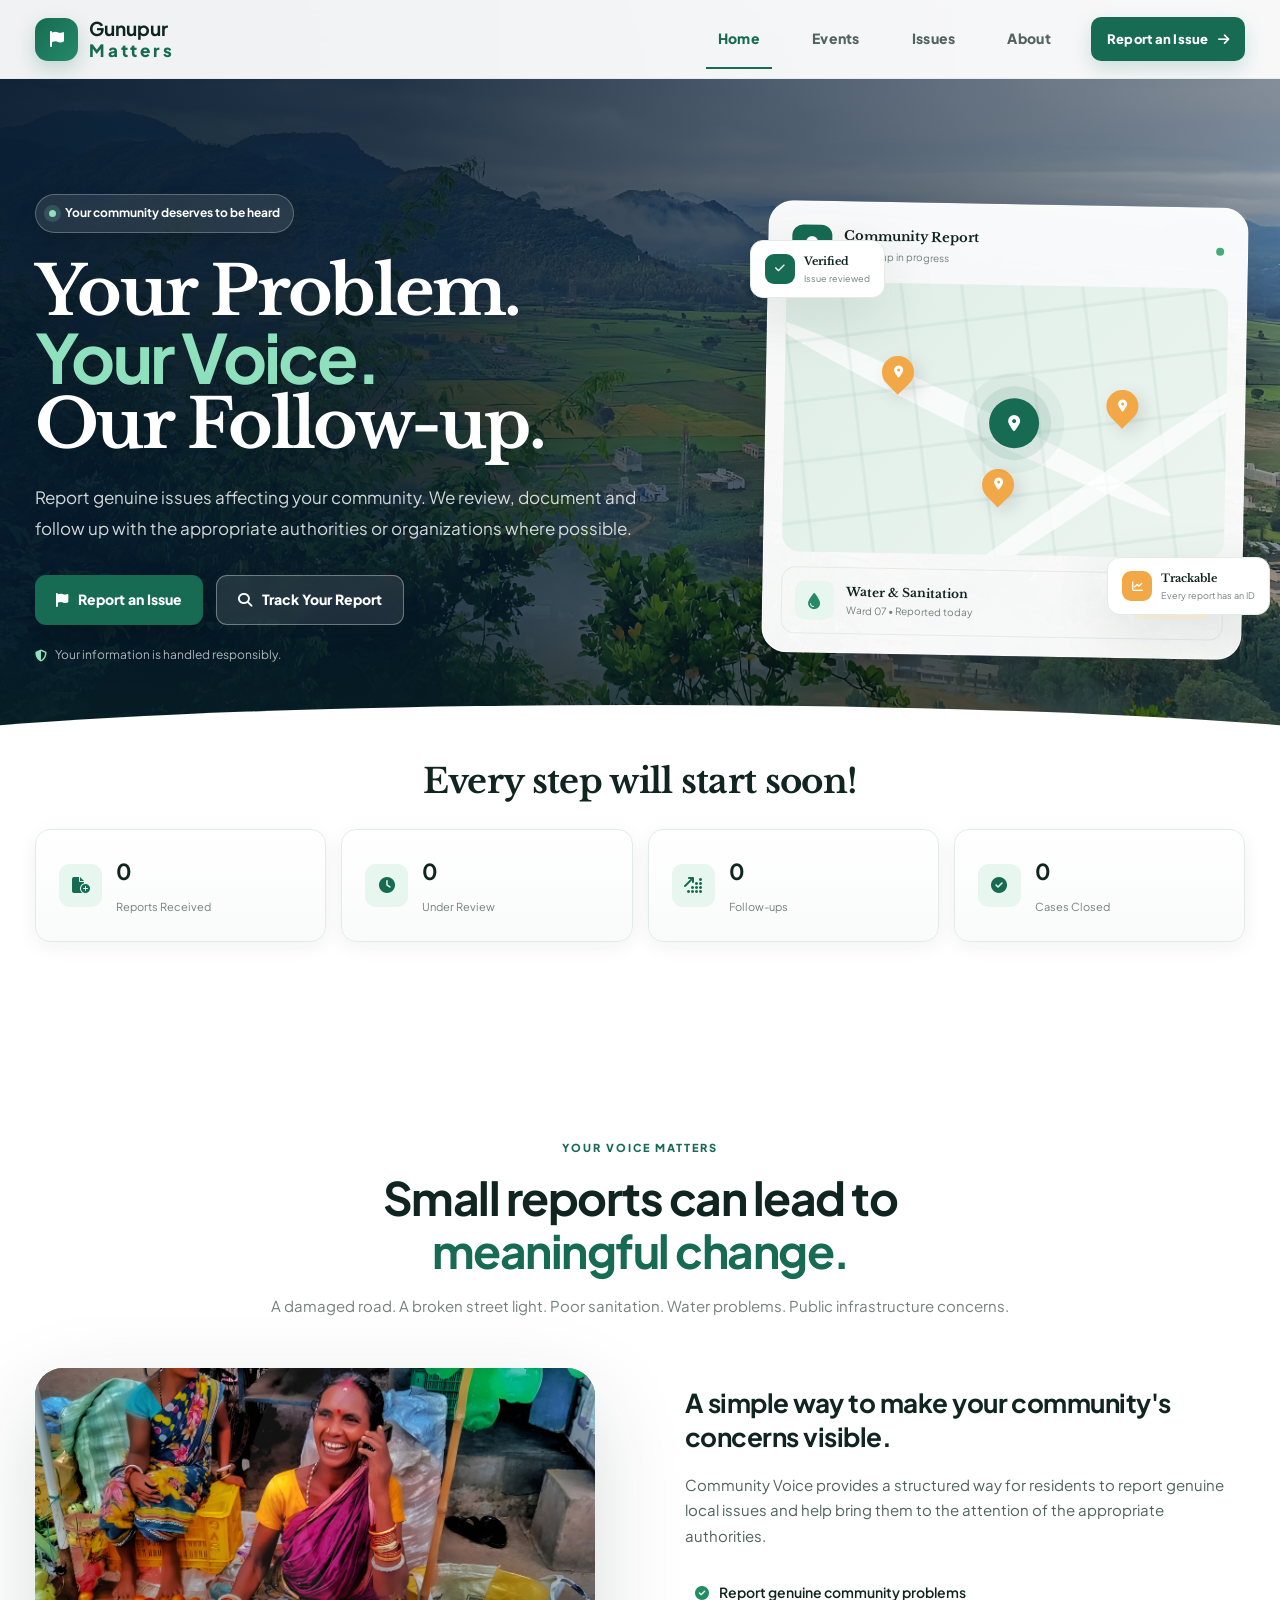
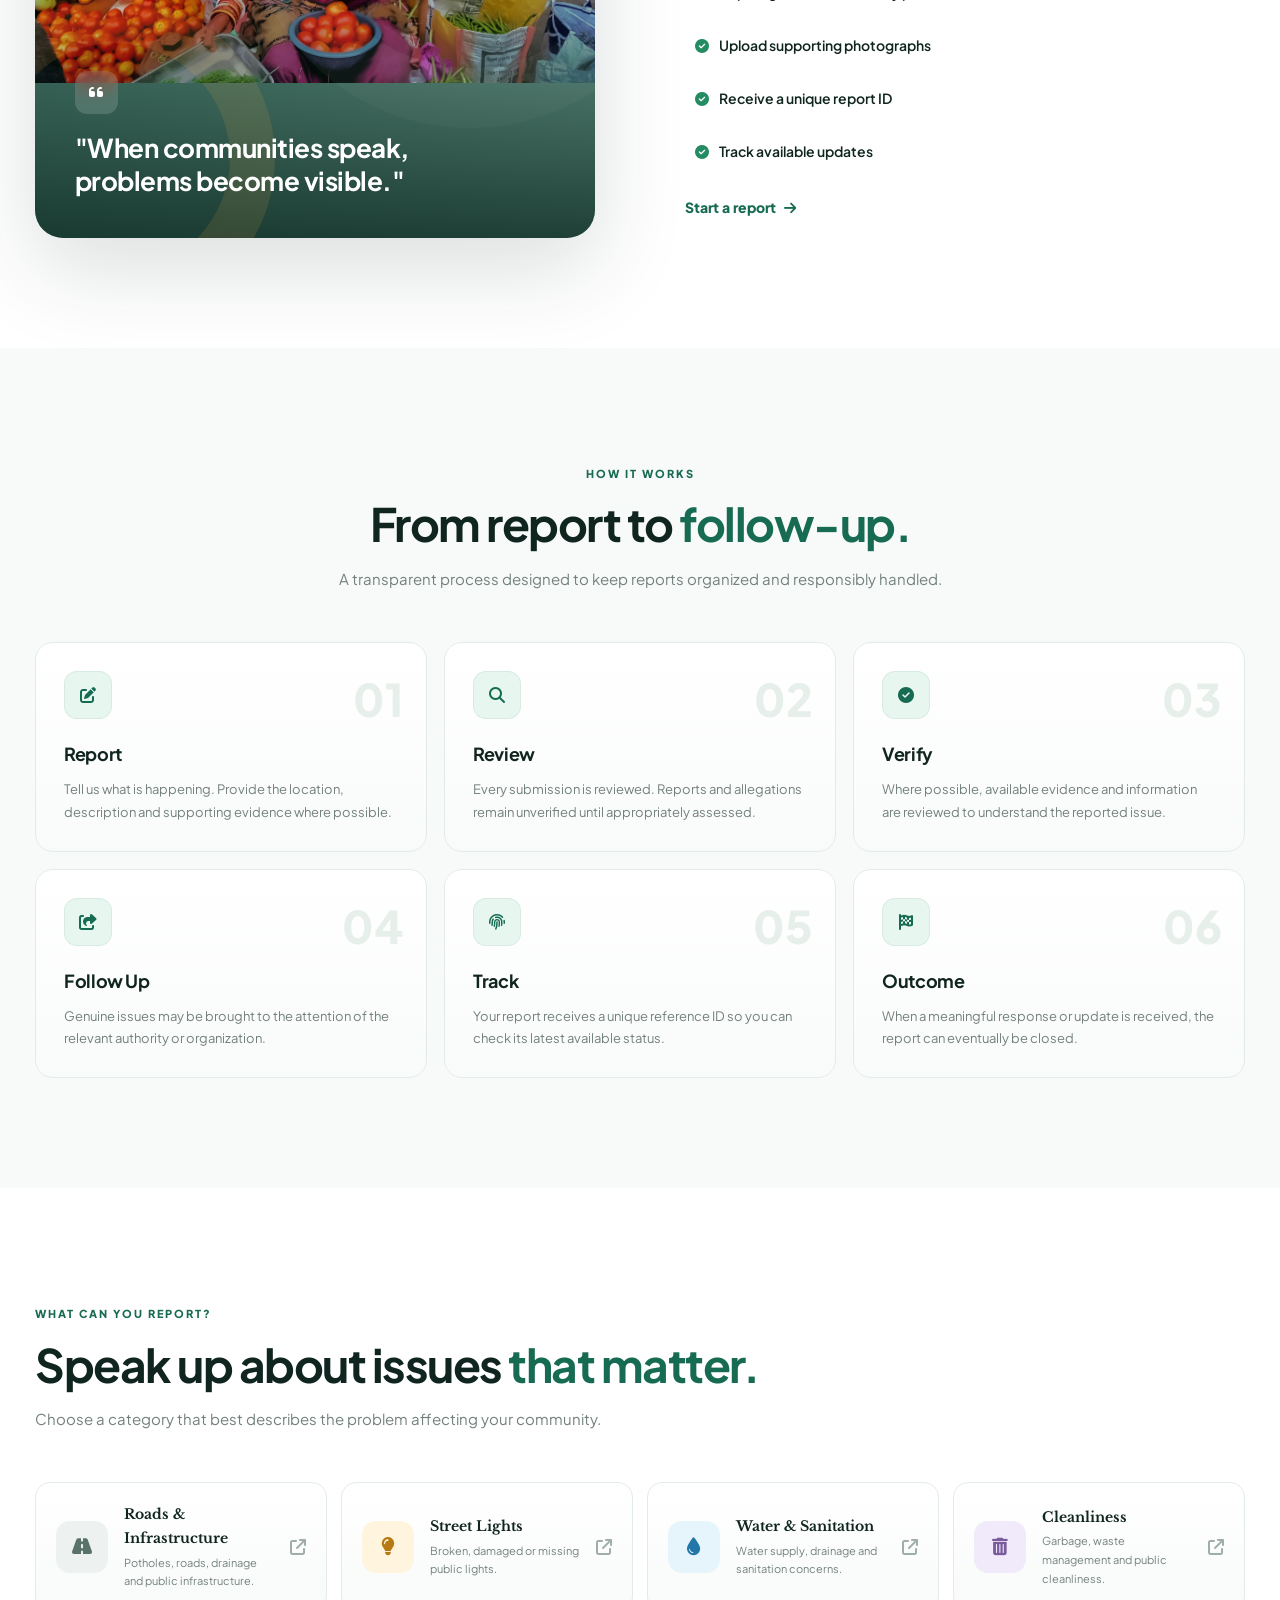
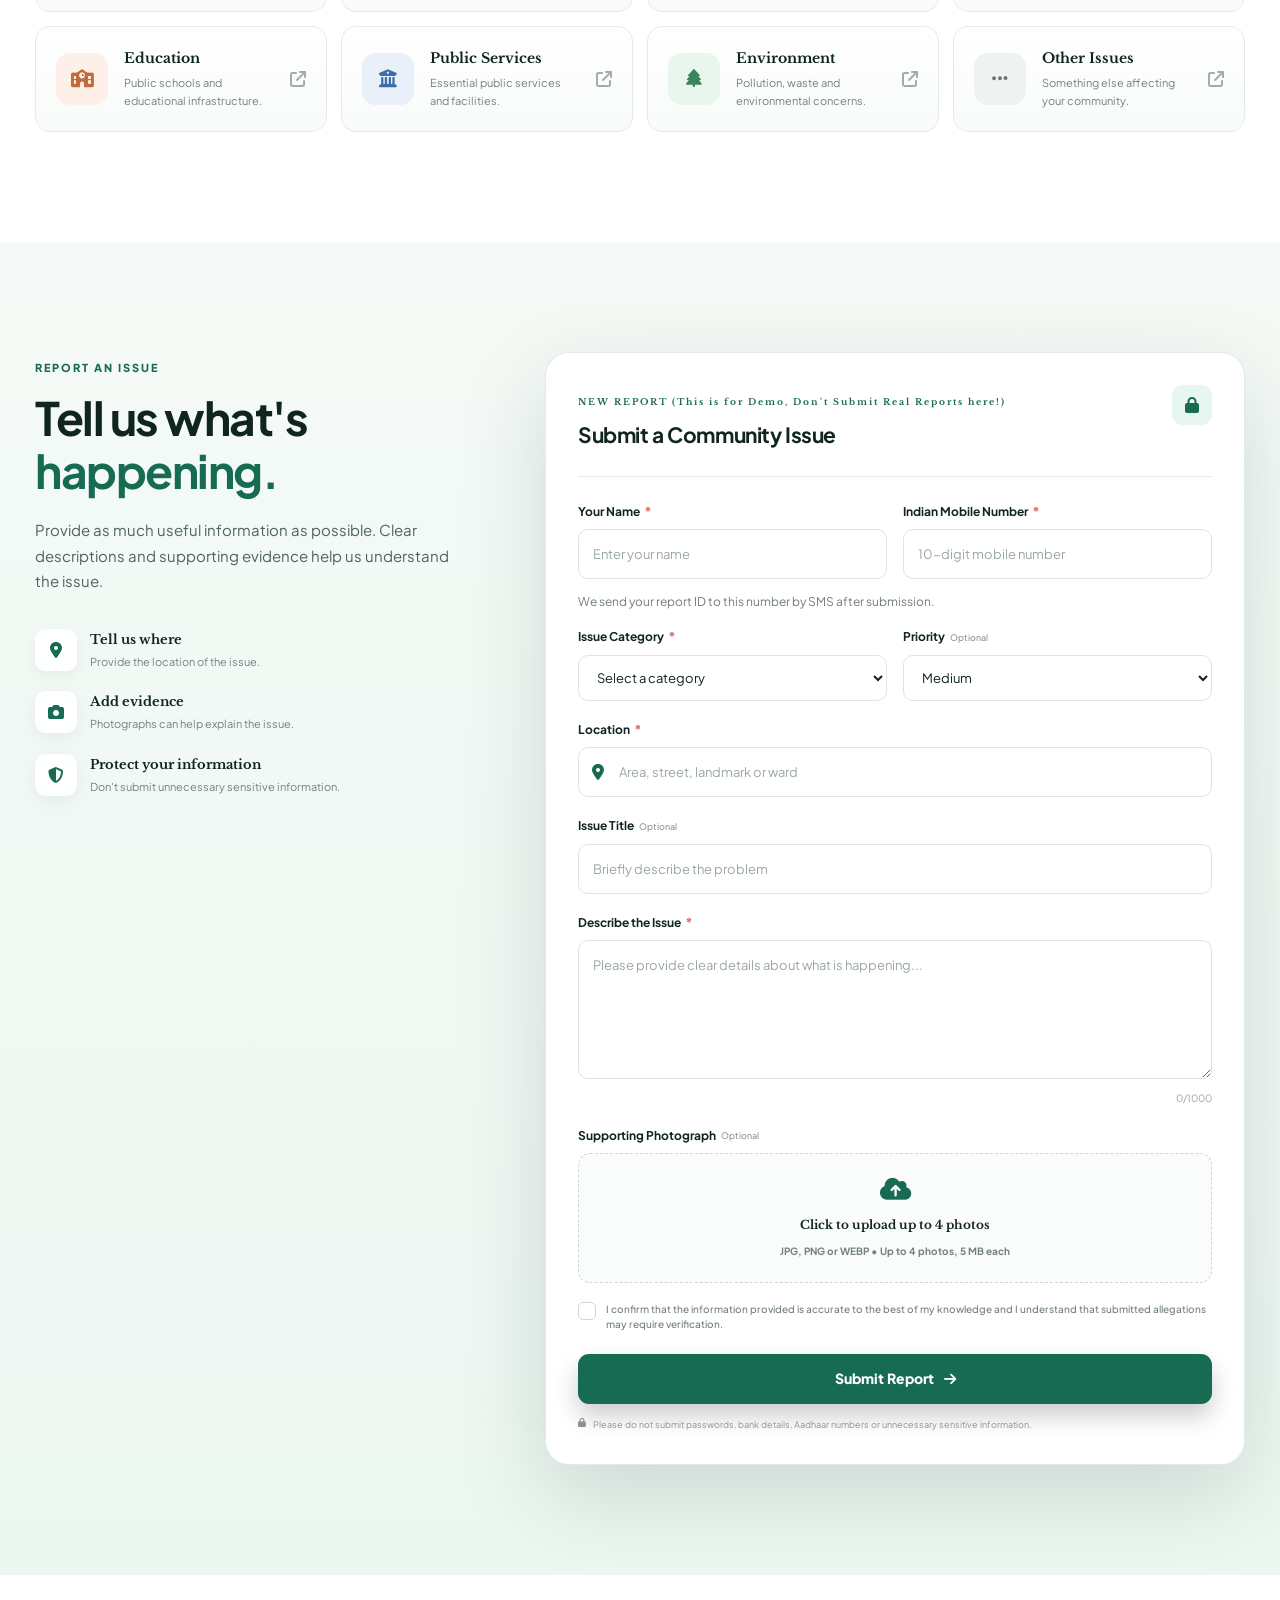
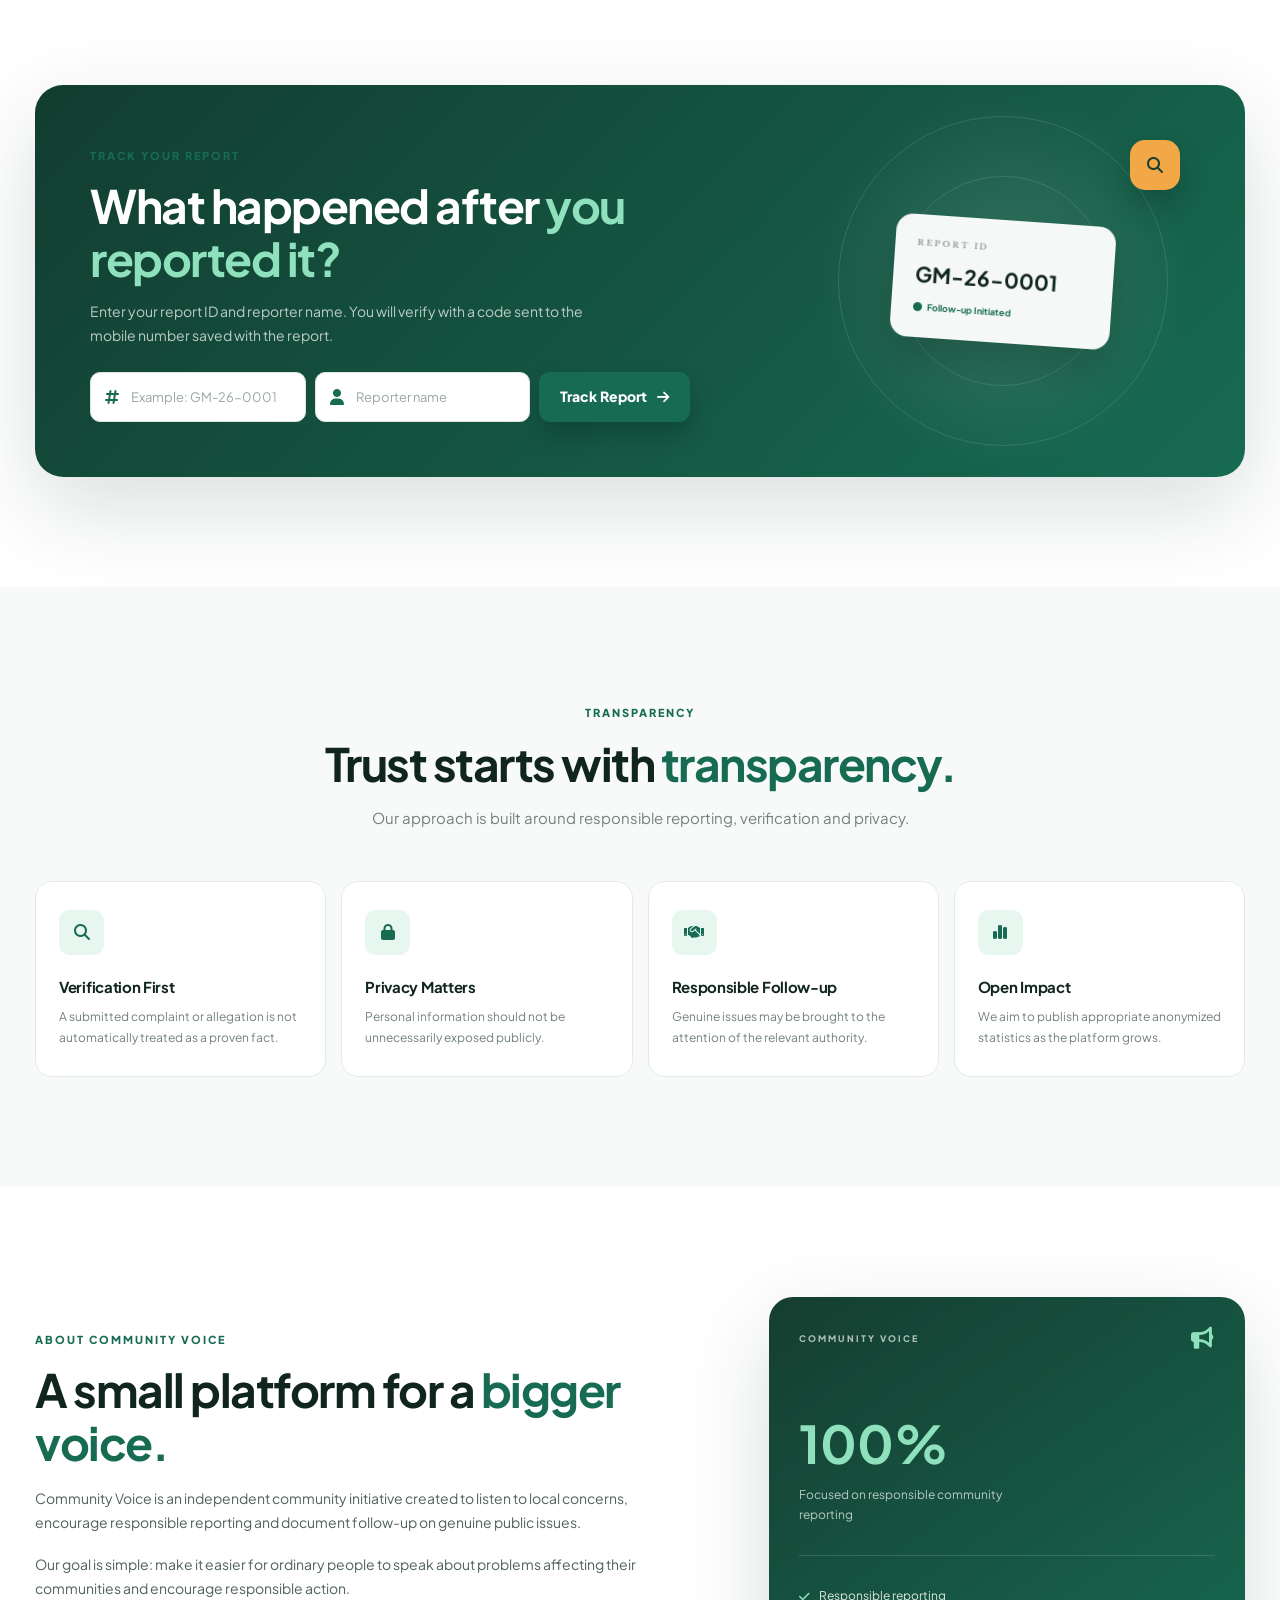
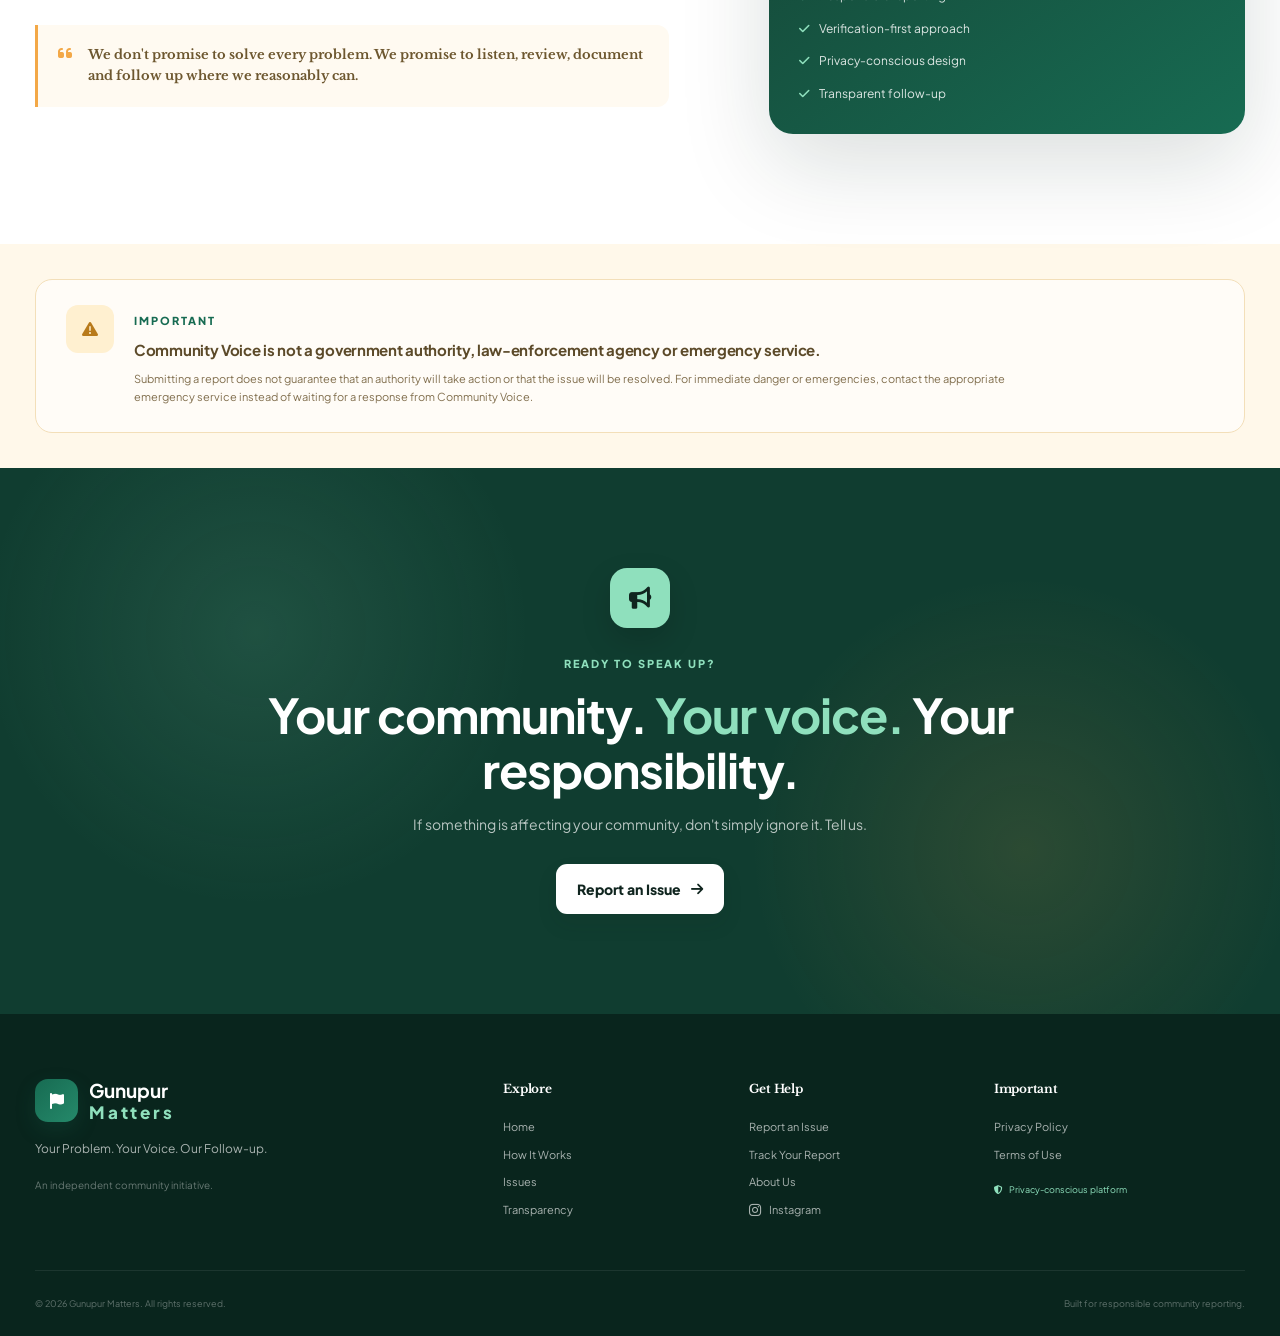
==== commit 28da3d43: "Add multi-file report uploads Co-authored-by: Copilot <223556219+Copilot@users.noreply.github.com>" ====
--- a/index.html
+++ b/index.html
@@ -916,17 +916,18 @@
                         <i class="fa-solid fa-cloud-arrow-up"></i>
 
                         <strong>
-                            Click to upload a photo
+                            Click to upload up to 4 photos
                         </strong>
 
                         <small>
-                            JPG, PNG or WEBP • Maximum 5MB
+                            JPG, PNG or WEBP • Up to 4 photos, 5 MB each
                         </small>
 
                         <input
                             type="file"
                             id="photo"
                             accept="image/jpeg,image/png,image/webp"
+                            multiple
                             hidden
                         >
 
--- a/style.css
+++ b/style.css
@@ -2586,14 +2586,18 @@
 
 
 .photo-preview.active {
+    display: grid;
+
+    grid-template-columns: repeat(auto-fit, minmax(100px, 1fr));
+
+    gap: 8px;
+}
+
+.photo-preview img {
     display: block;
-}
-
-
-.photo-preview img {
     width: 100%;
 
-    max-height: 180px;
+    height: 110px;
 
     object-fit: cover;
 
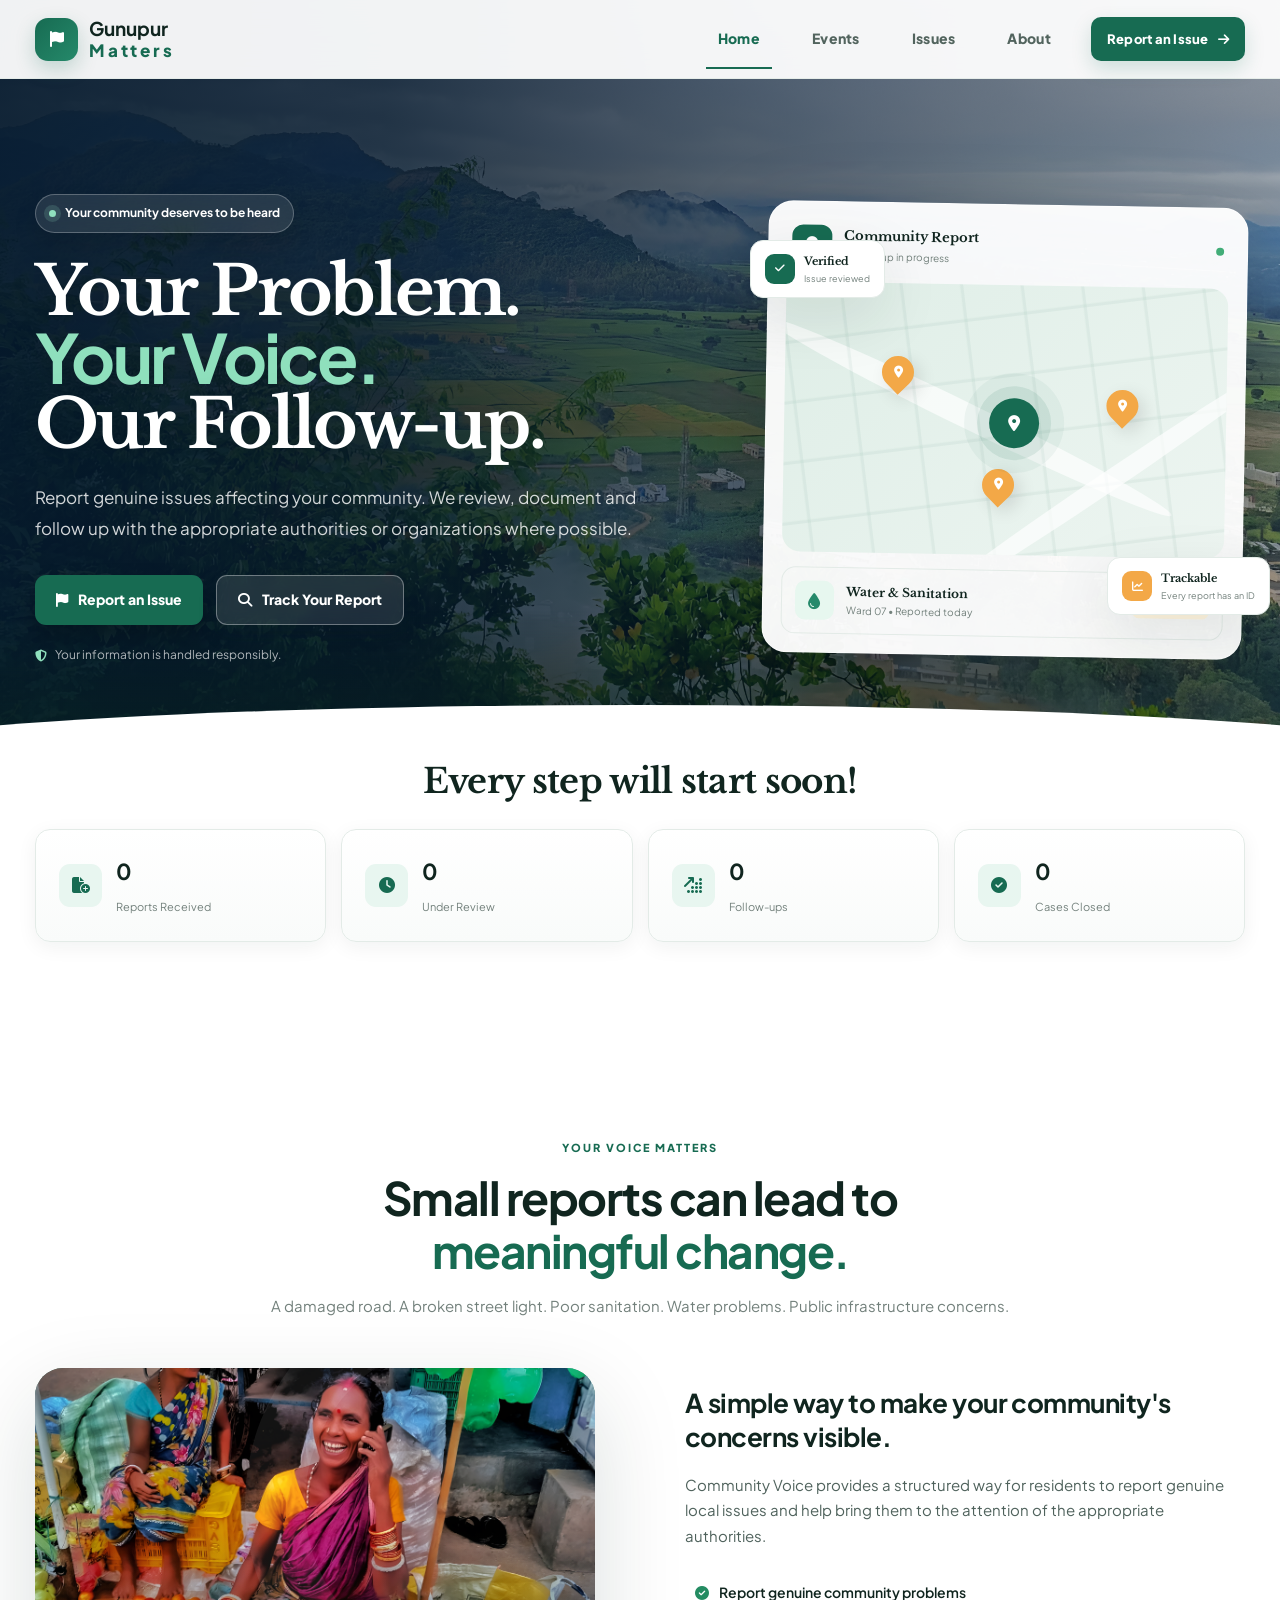
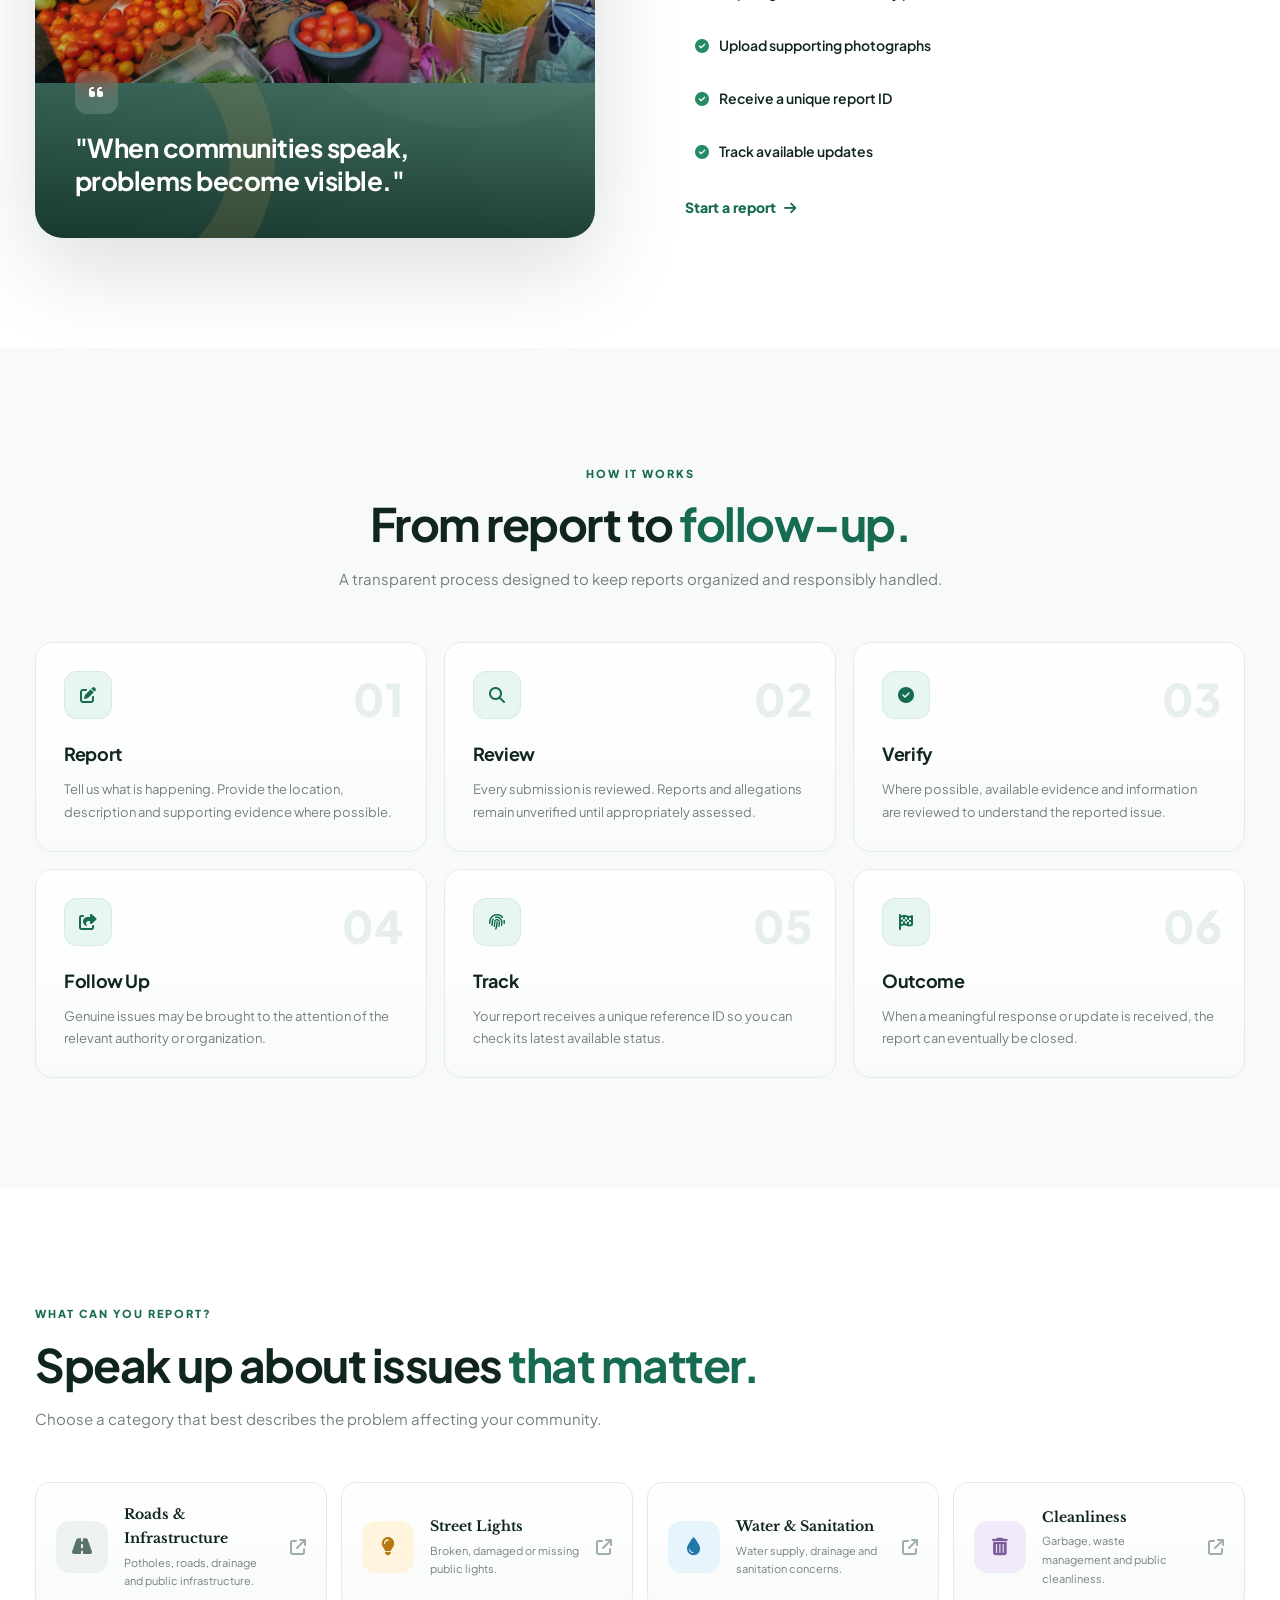
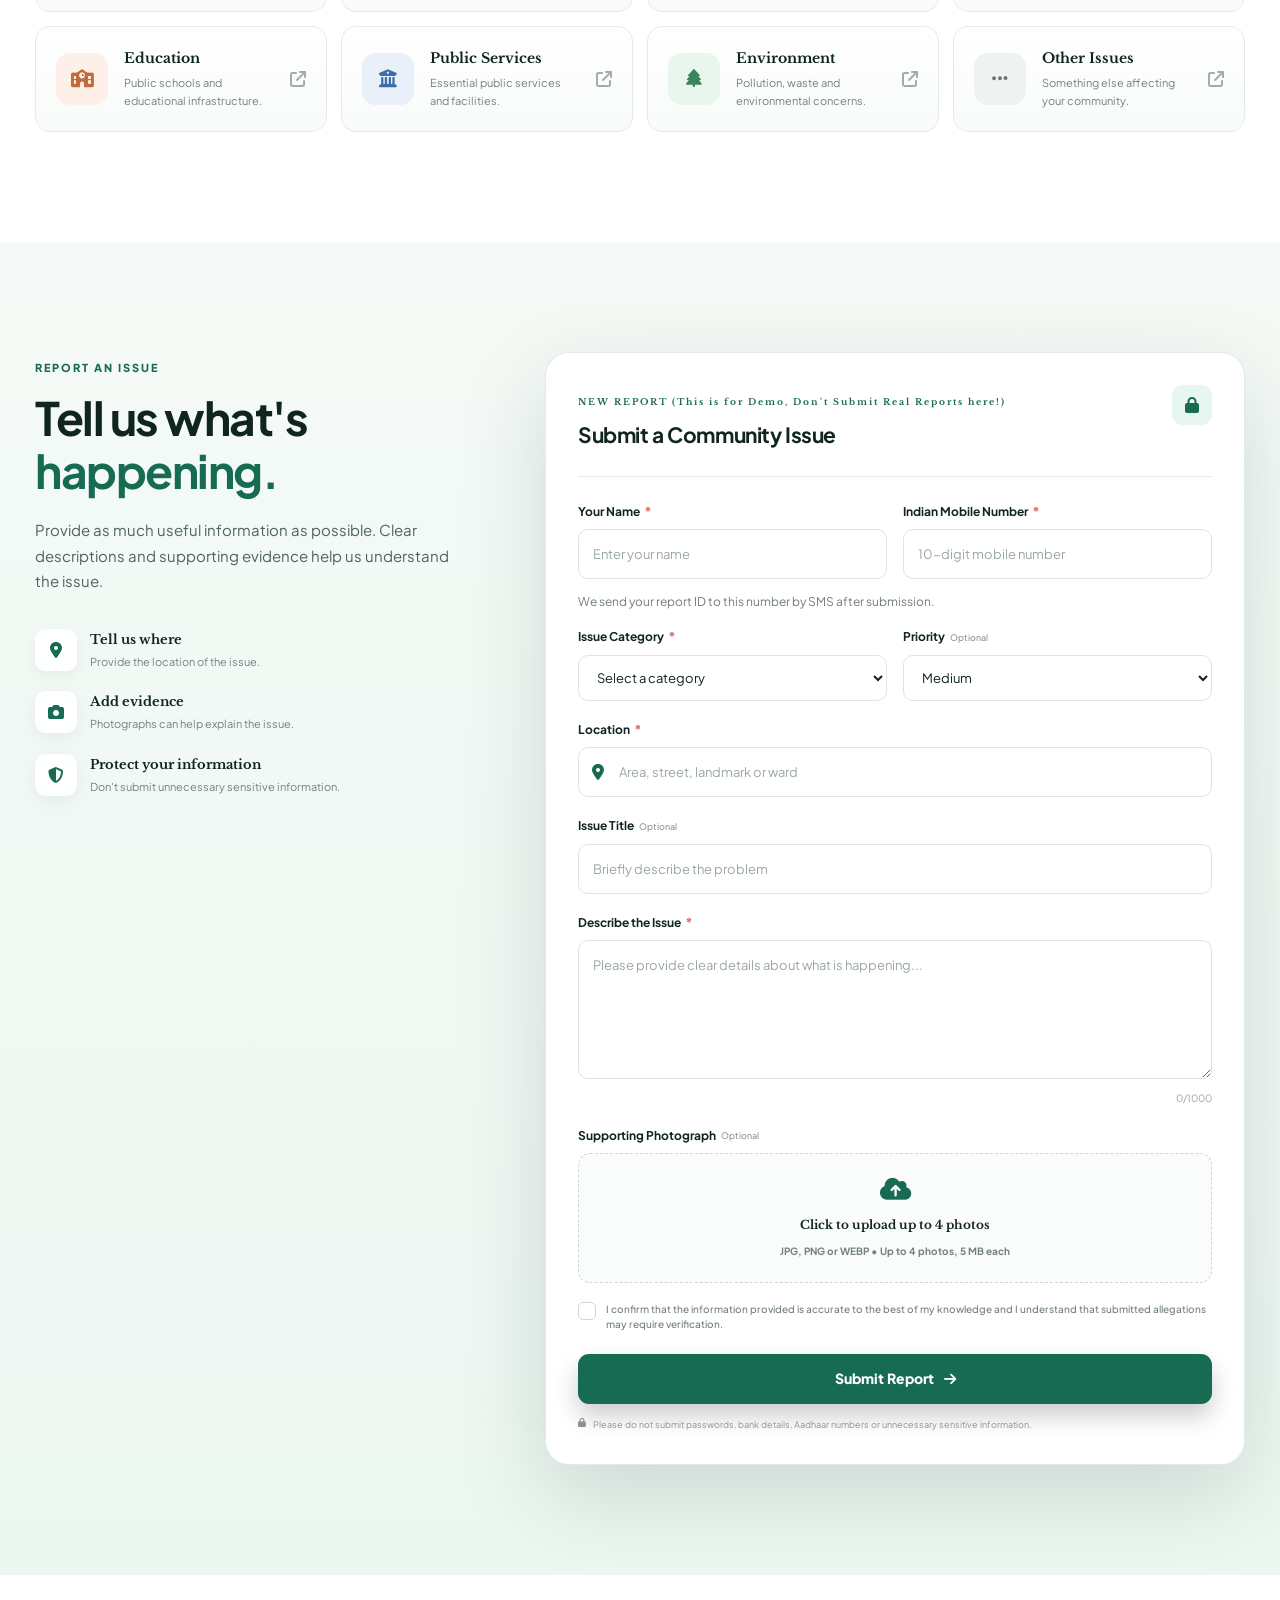
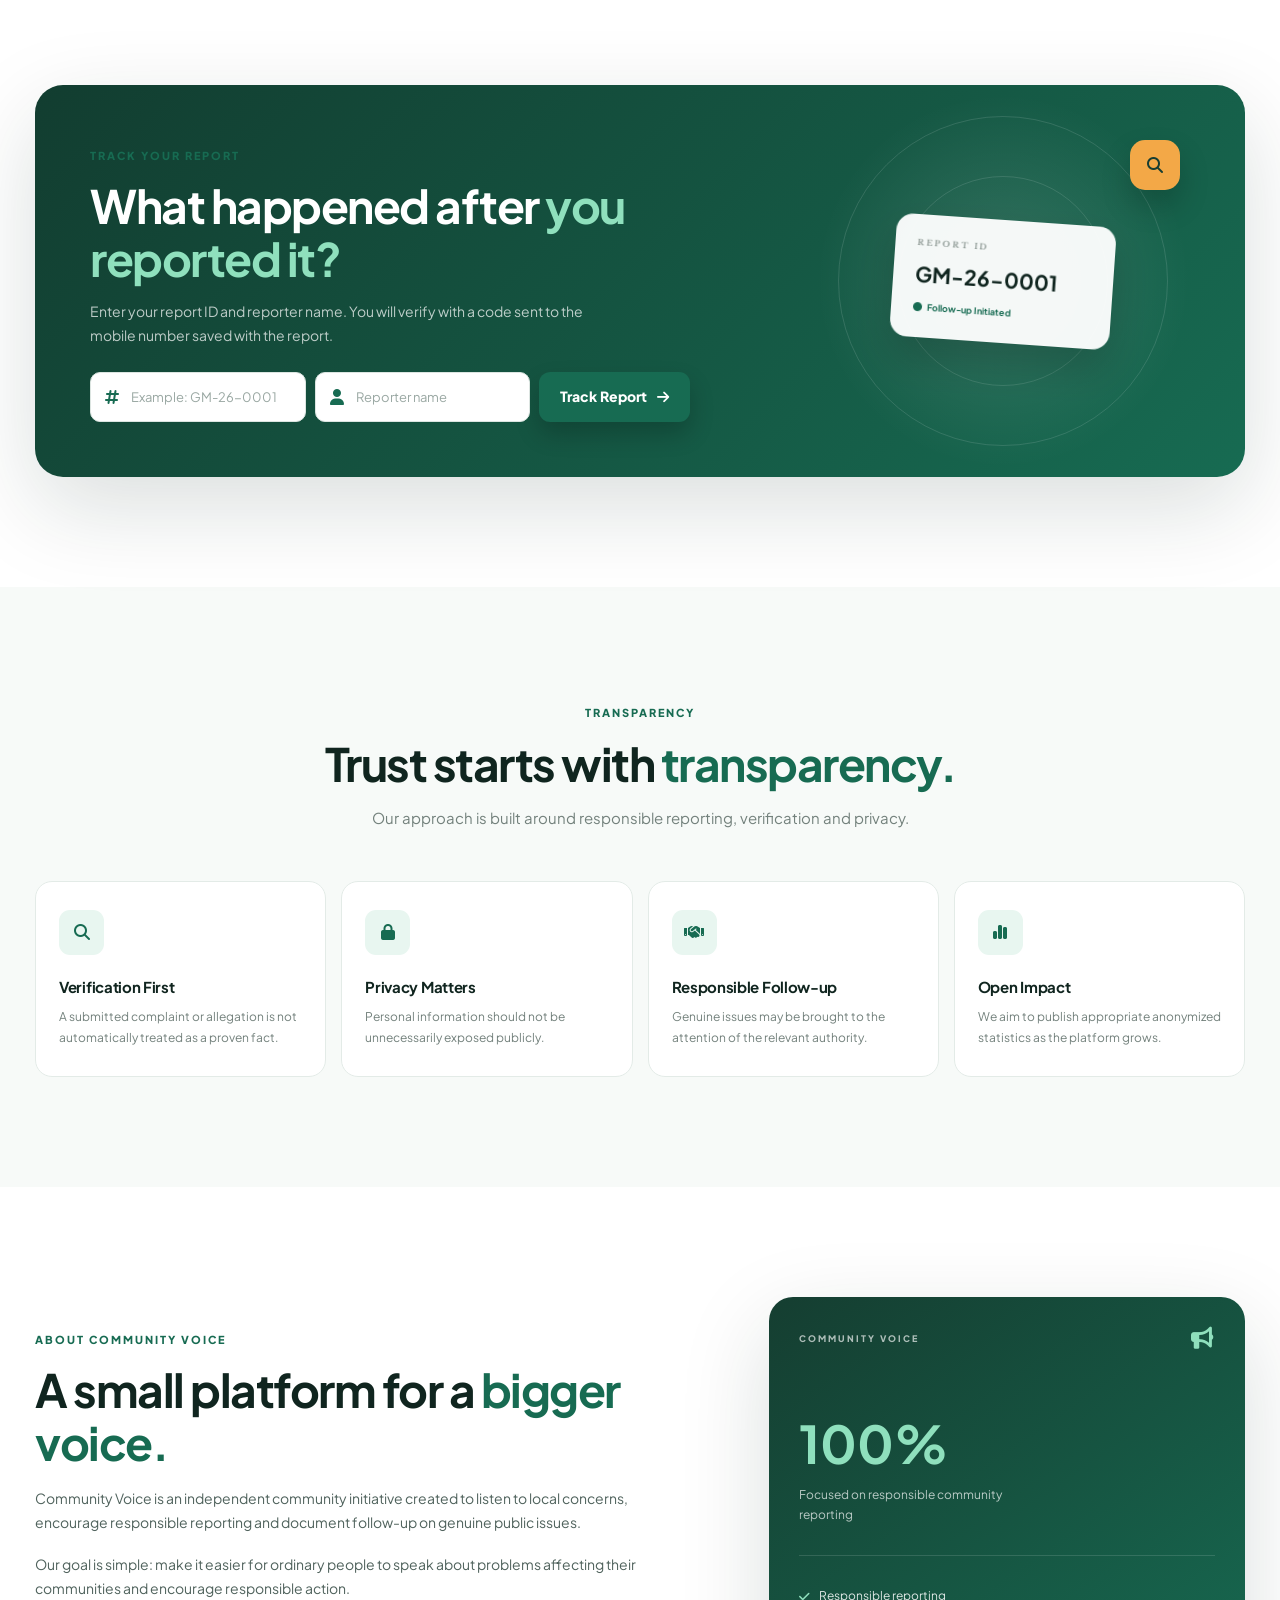
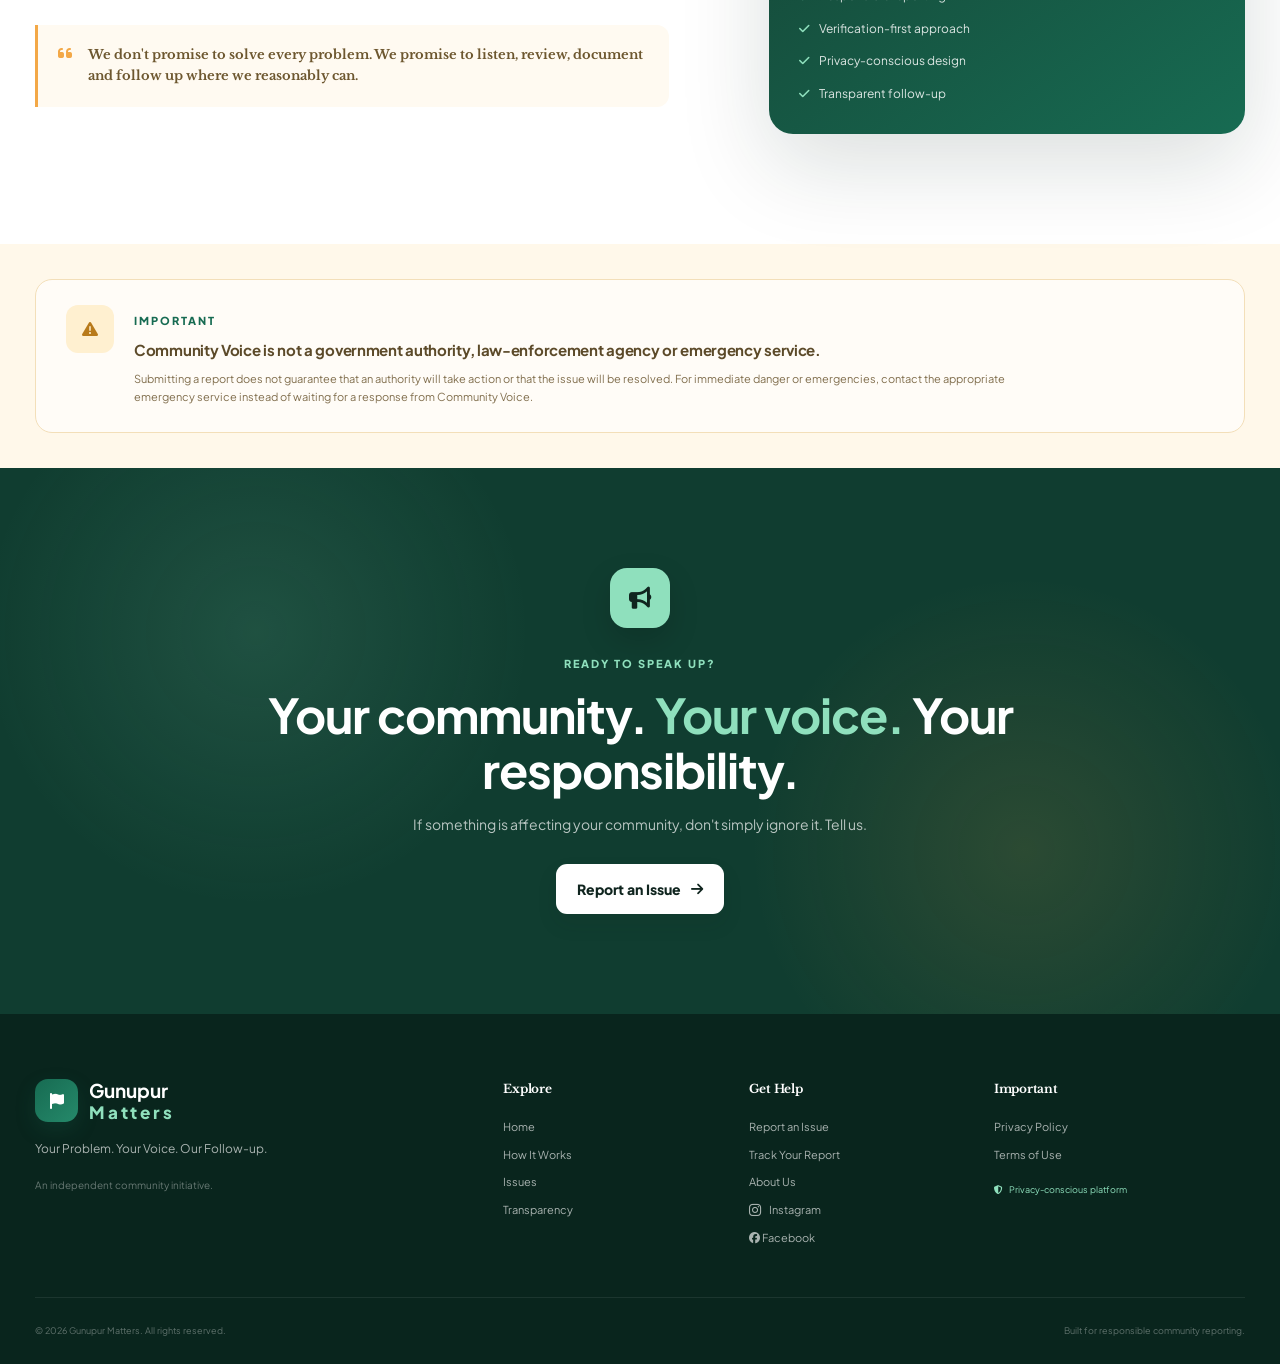
==== commit 65c1c002: "Update community page content and links Co-authored-by: Copilot <223556219+Copilot@users.noreply.git" ====
--- a/index.html
+++ b/index.html
@@ -1406,6 +1406,11 @@
                     Instagram
                 </a>
 
+                <a class="facebook-link" href="https://facebook.com" target="_blank" rel="noopener noreferrer"
+                aria-label="Contact Gunupur Matters on Facebook (opens in a new tab)" >
+                <i class="fa-brands fa-facebook" aria-hidden="true"></i> Facebook </a>
+
+
             </div>
 
 
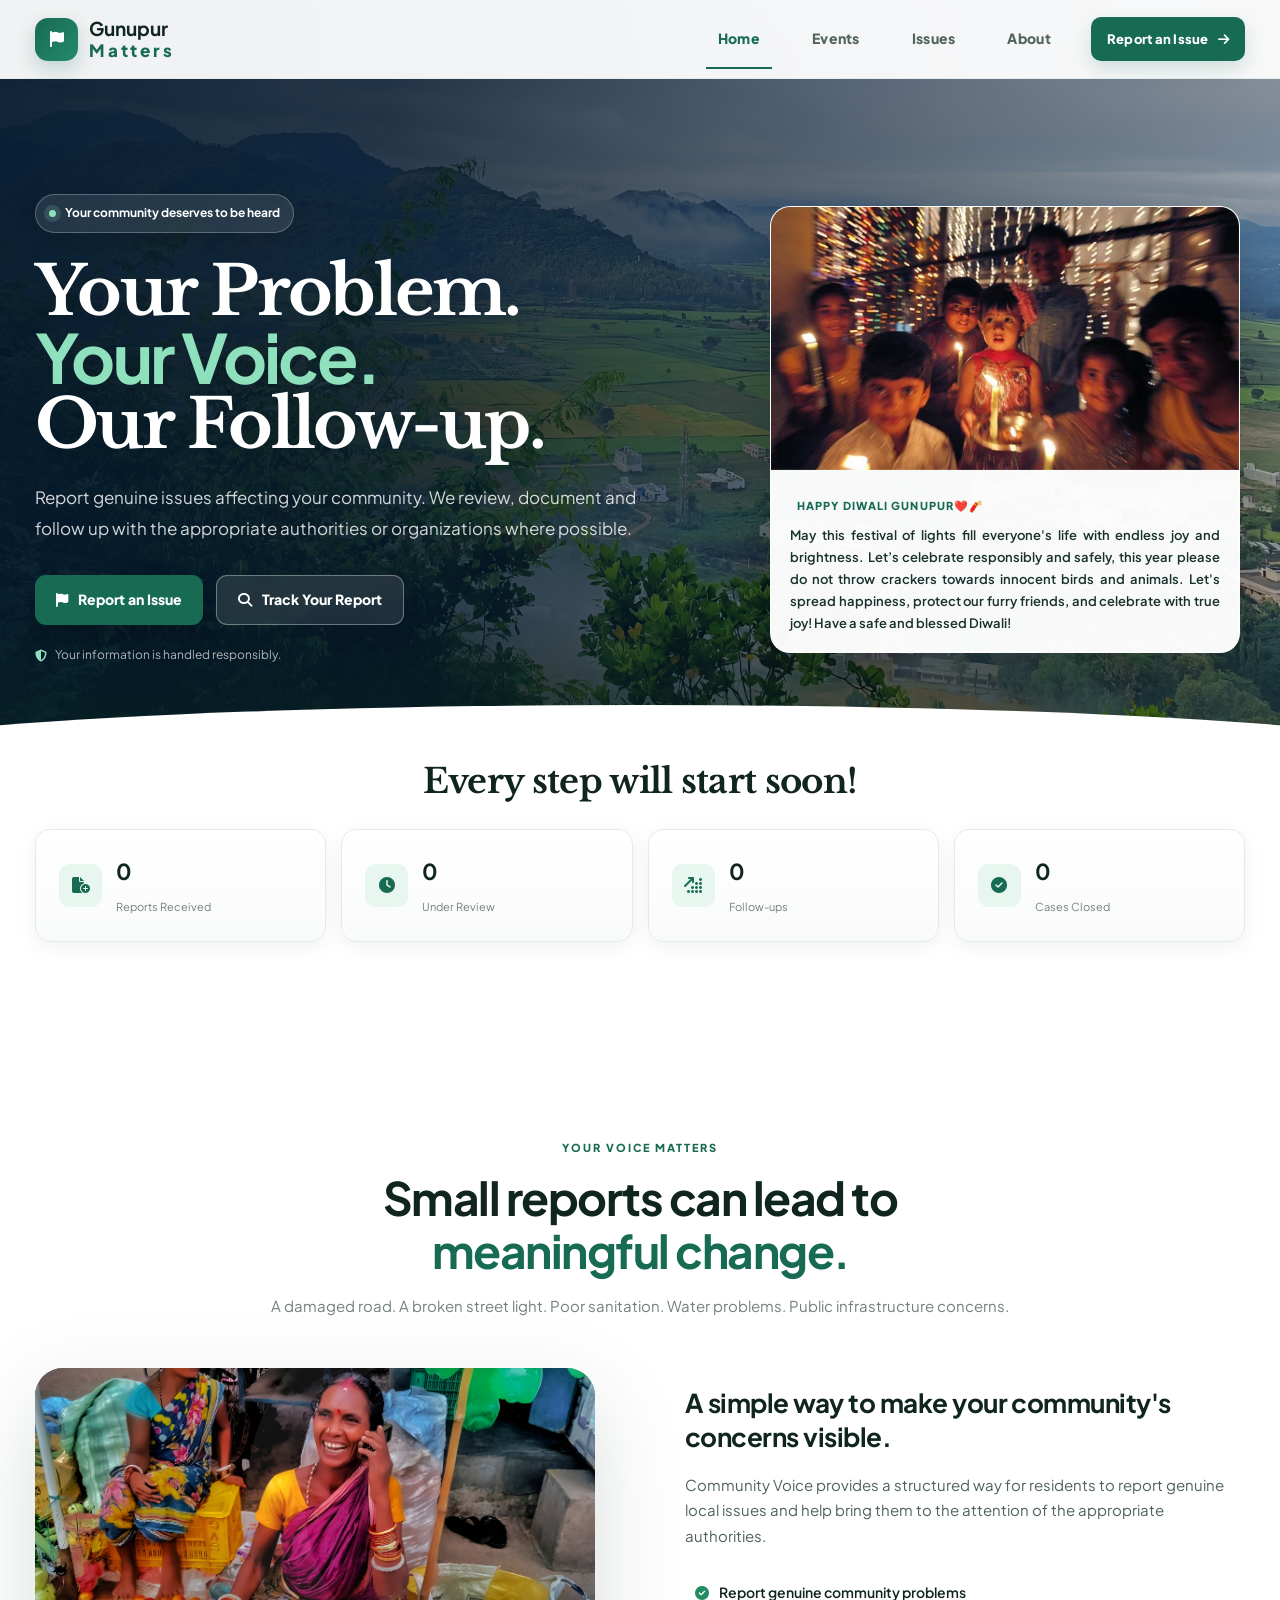
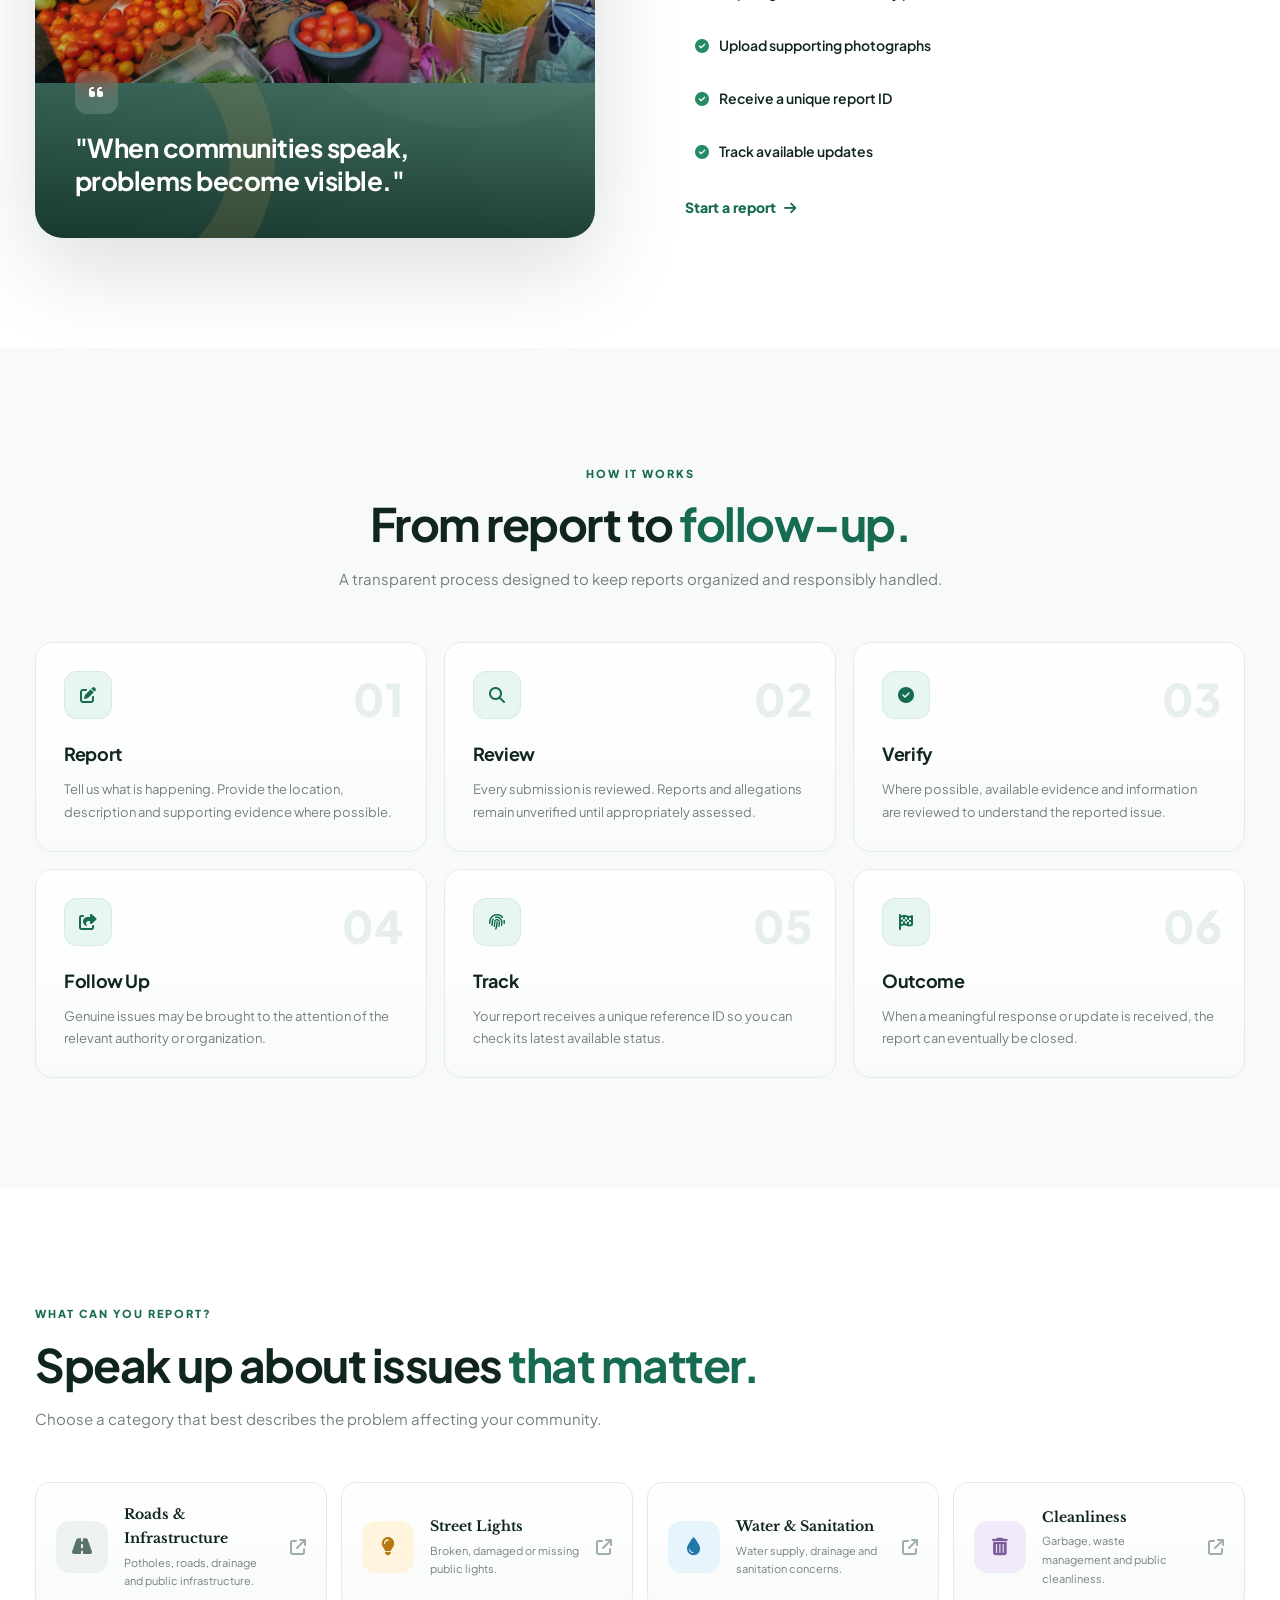
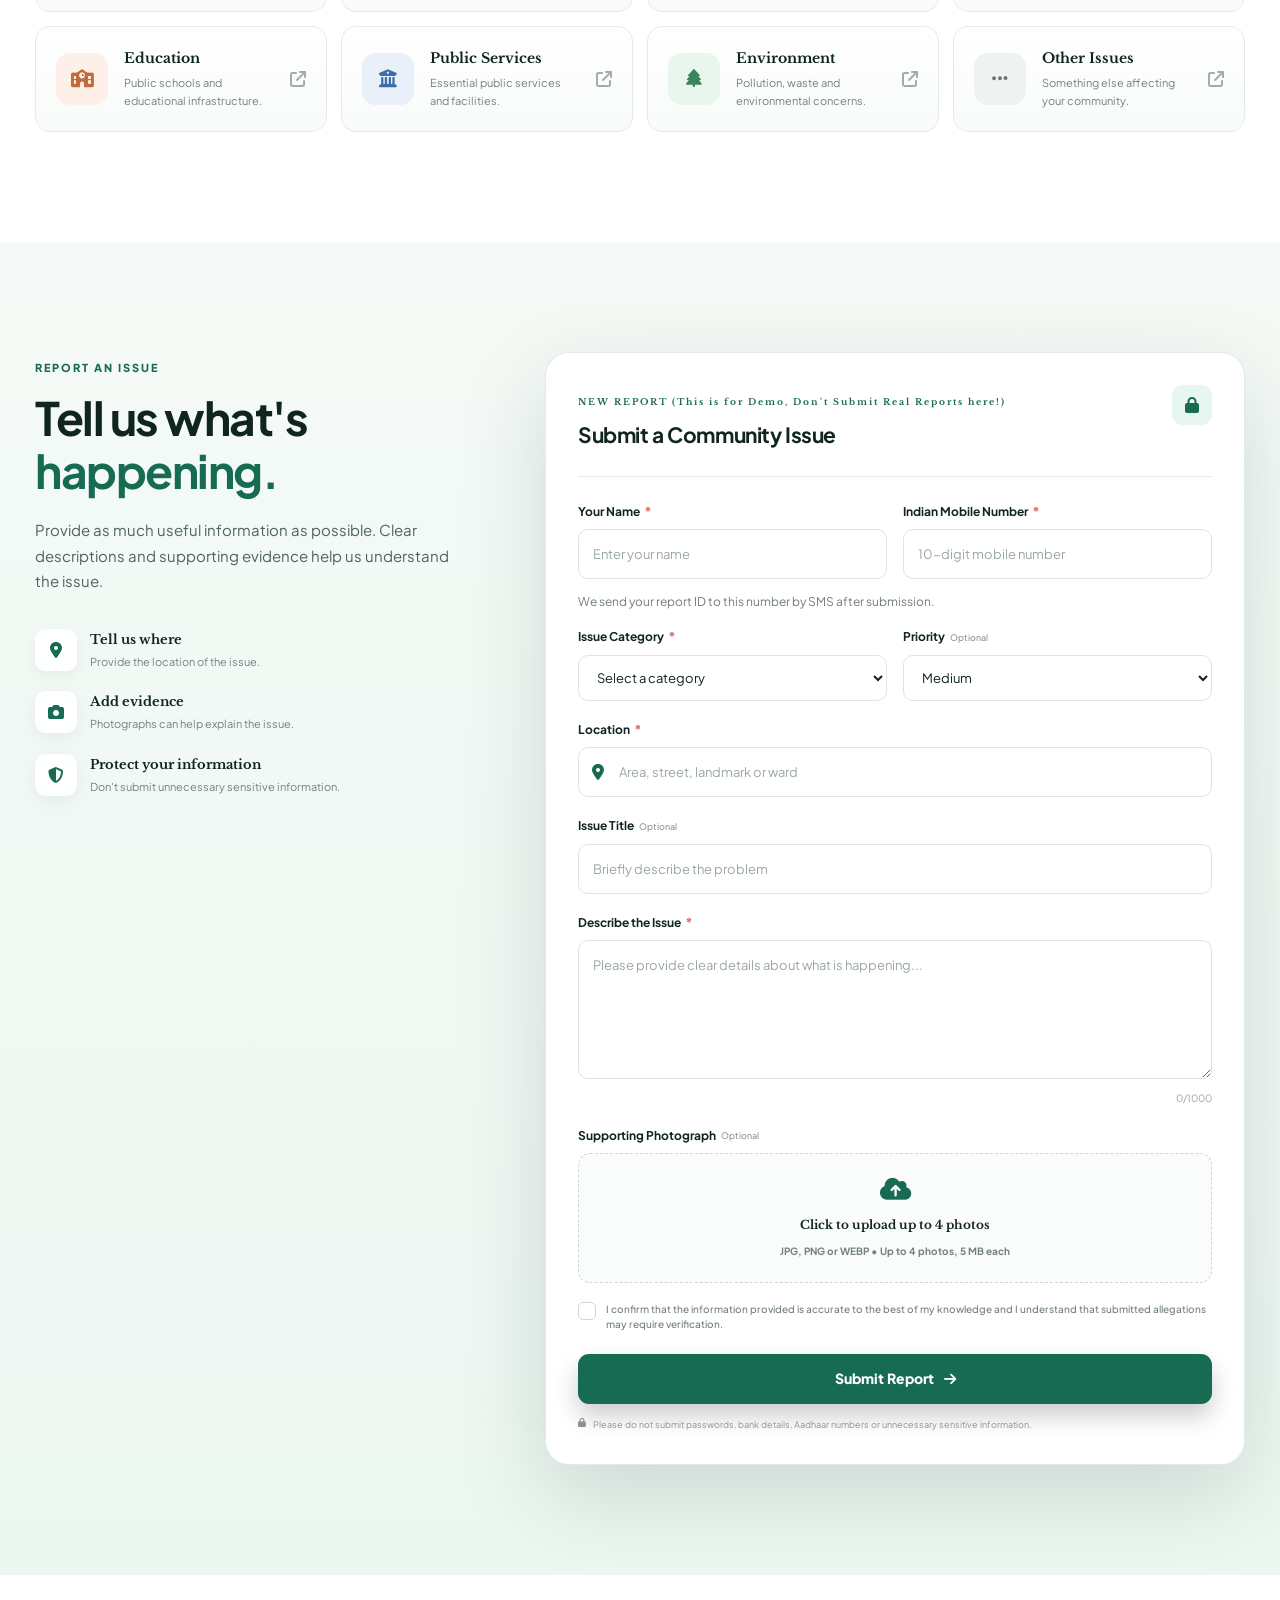
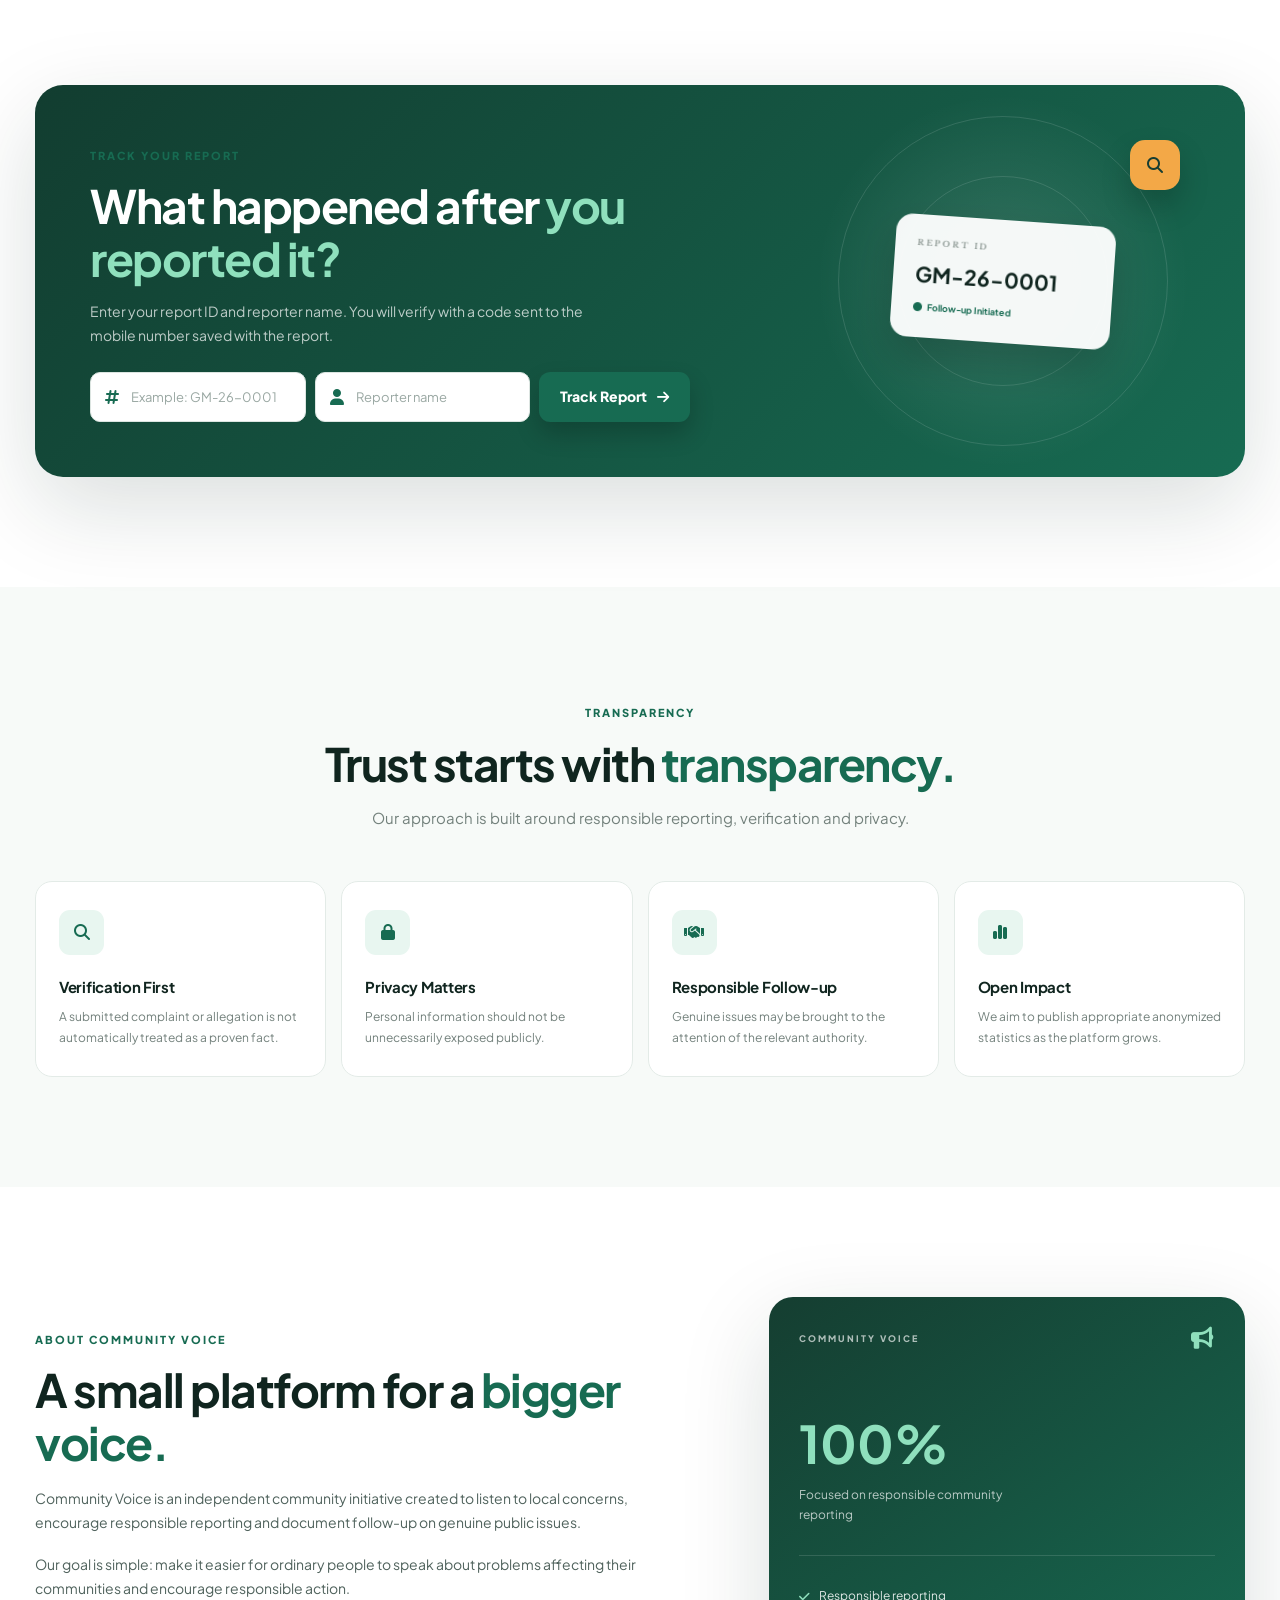
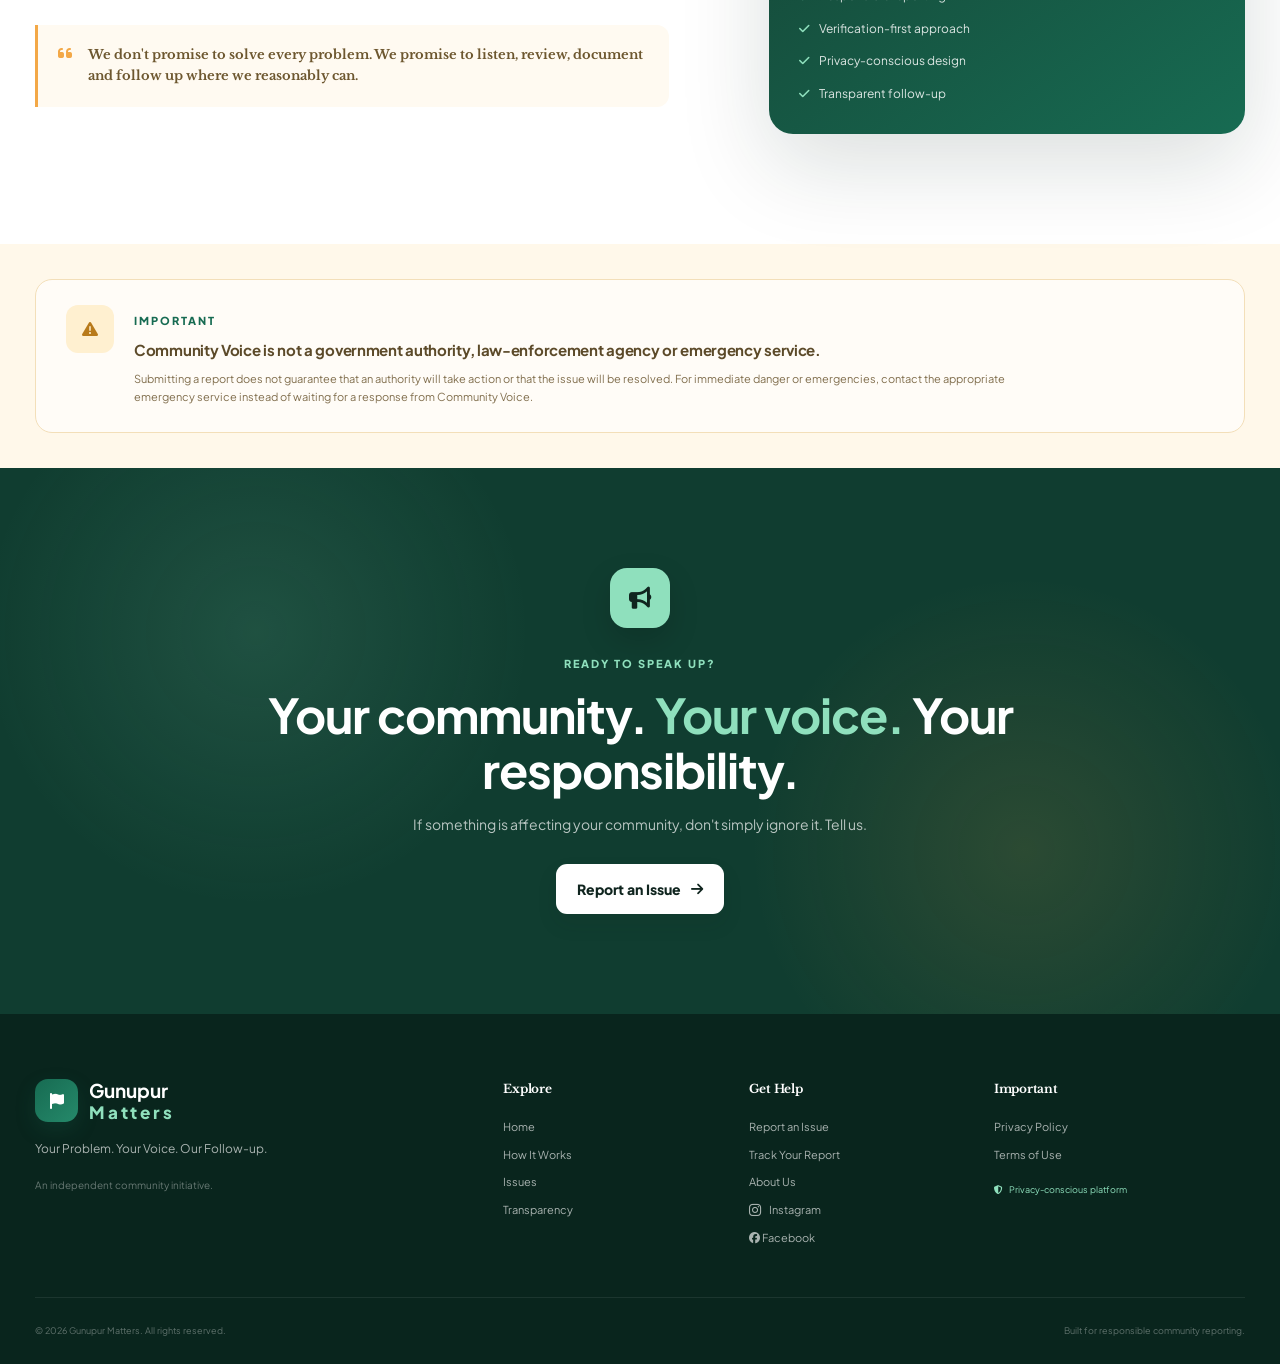
==== commit 943103ee: "Add Diwali greeting to homepage Co-authored-by: Copilot <223556219+Copilot@users.noreply.github.com>" ====
--- a/index.html
+++ b/index.html
@@ -120,7 +120,7 @@
 
         <div class="hero-visual">
 
-            <div class="community-card">
+            <!-- <div class="community-card">
 
                 <div class="community-card-header">
 
@@ -203,7 +203,17 @@
                     <strong>Trackable</strong>
                     <span>Every report has an ID</span>
                 </div>
-            </div>
+            </div> -->
+
+            <article class="hero-notice-card" aria-label="Community festival greeting">
+                <img src="Photos/diwali.jpeg"
+                     alt="Temple at sunset in Gunupur"
+                     loading="lazy">
+                <div class="hero-notice-caption">
+                    <span><i class="fa-solid fa-sparkles" aria-hidden="true"></i>HAPPY DIWALI GUNUPUR❤️🧨</span>
+                    <p>May this festival of lights fill everyone's life with endless joy and brightness. Let’s celebrate responsibly and safely, this year please do not throw crackers towards innocent birds and animals. Let's spread happiness, protect our furry friends, and celebrate with true joy! Have a safe and blessed Diwali!</p>
+                </div>
+            </article>
 
         </div>
 
--- a/style.css
+++ b/style.css
@@ -770,6 +770,119 @@
     place-items: center;
 }
 
+.hero-notice-card {
+    position: relative;
+    z-index: 2;
+    width: min(470px, 100%);
+    overflow: hidden;
+    border: 1px solid rgba(255, 255, 255, .7);
+    border-radius: 20px;
+    background: rgba(255, 255, 255, .97);
+    box-shadow: 0 24px 64px rgba(0, 0, 0, .24);
+    animation:
+        hero-notice-enter 1.2s cubic-bezier(.16, 1, .3, 1) both,
+        hero-notice-float 9s ease-in-out 1.2s infinite;
+    transition: box-shadow .5s ease;
+}
+
+.hero-notice-card:hover {
+    box-shadow: 0 28px 72px rgba(0, 0, 0, .27);
+}
+
+.hero-notice-card img {
+    display: block;
+    width: 100%;
+    aspect-ratio: 16 / 9;
+    object-fit: cover;
+    object-position: center 62%;
+    animation: hero-notice-image-enter 1.5s ease-out both;
+    transition: transform .9s cubic-bezier(.2, .75, .25, 1);
+}
+
+.hero-notice-card:hover img {
+    transform: scale(1.025);
+}
+
+@keyframes hero-notice-float {
+    0%,
+    100% {
+        translate: 0 0;
+    }
+
+    50% {
+        translate: 0 -4px;
+    }
+}
+
+@keyframes hero-notice-enter {
+    from {
+        opacity: 0;
+        transform: translateY(10px) scale(.99);
+    }
+
+    to {
+        opacity: 1;
+        transform: translateY(0);
+    }
+}
+
+@keyframes hero-notice-image-enter {
+    from { opacity: .75; }
+    to { opacity: 1; }
+}
+
+.hero-notice-caption {
+    padding: 16px 19px 18px;
+    animation: hero-notice-caption-enter 1.2s cubic-bezier(.16, 1, .3, 1) .25s both;
+}
+
+@keyframes hero-notice-caption-enter {
+    from {
+        opacity: 0;
+        transform: translateY(5px);
+    }
+
+    to {
+        opacity: 1;
+        transform: translateY(0);
+    }
+}
+
+.hero-notice-caption span {
+    display: inline-flex;
+    align-items: center;
+    gap: 7px;
+    color: #176b52;
+    font-size: 11px;
+    font-weight: 800;
+    letter-spacing: .1em;
+    text-transform: uppercase;
+}
+
+.hero-notice-caption p {
+    width: 100%;
+    margin: 8px 0 0;
+    color: #18312d;
+    font-family: var(--font-body);
+    font-size: 13px;
+    font-weight: 600;
+    line-height: 1.7;
+    text-align: justify;
+    text-justify: inter-word;
+}
+
+@media (prefers-reduced-motion: reduce) {
+    .hero-notice-card,
+    .hero-notice-card img {
+        animation: none;
+        transition: none;
+    }
+
+    .hero-notice-caption {
+        animation: none;
+    }
+}
+
 
 /* =========================================================
    COMMUNITY CARD
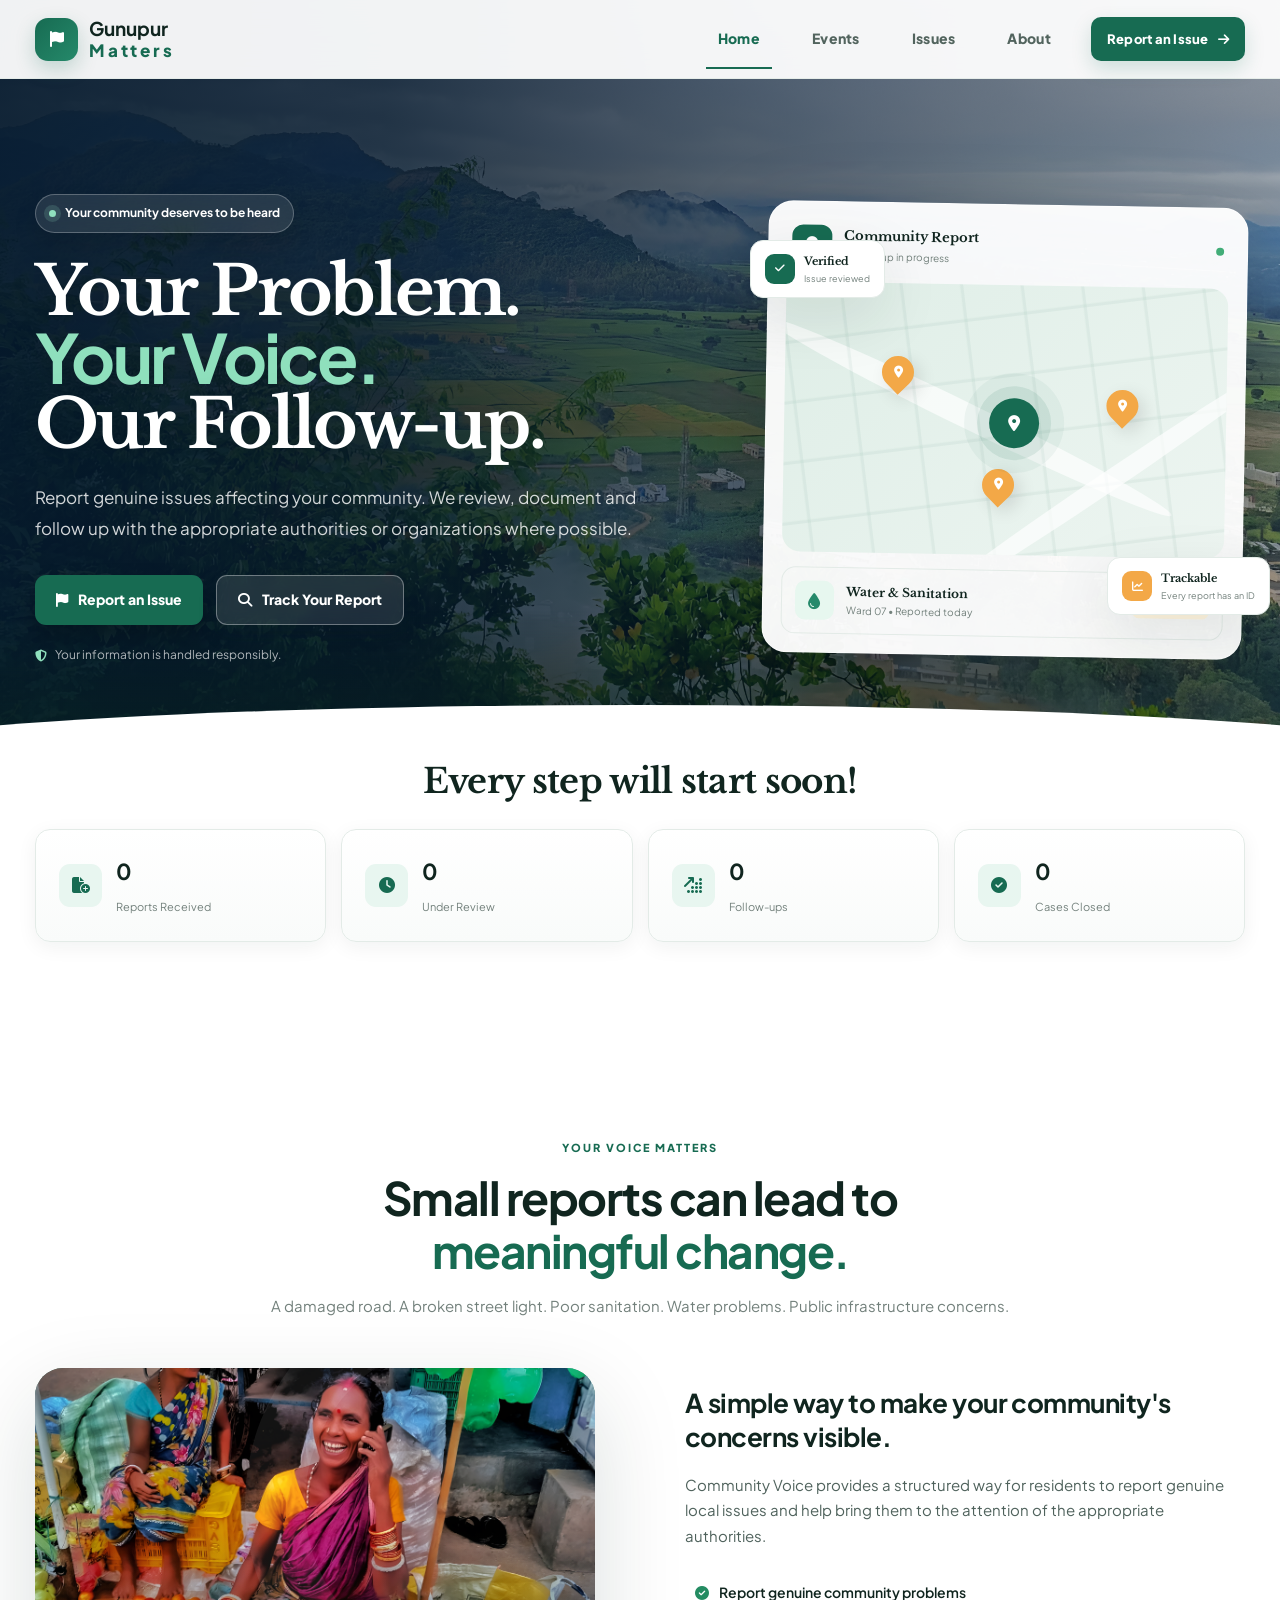
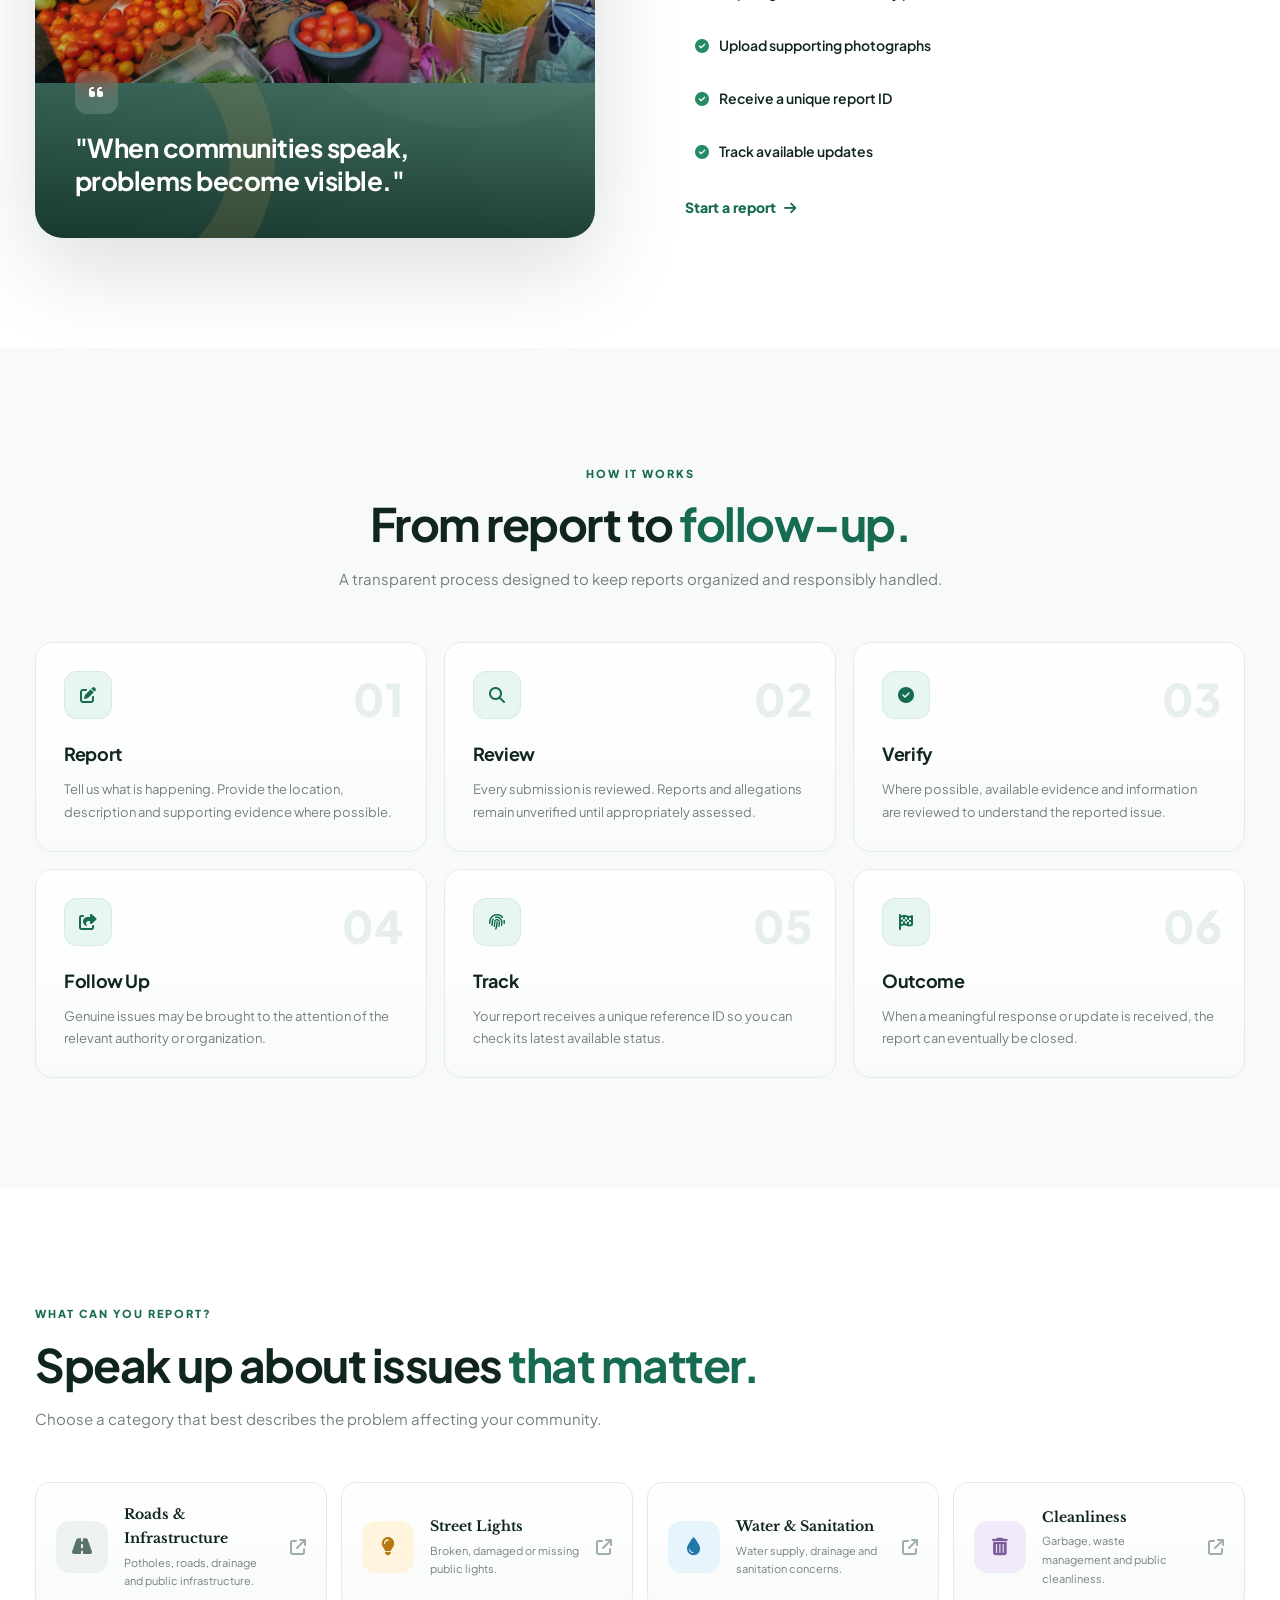
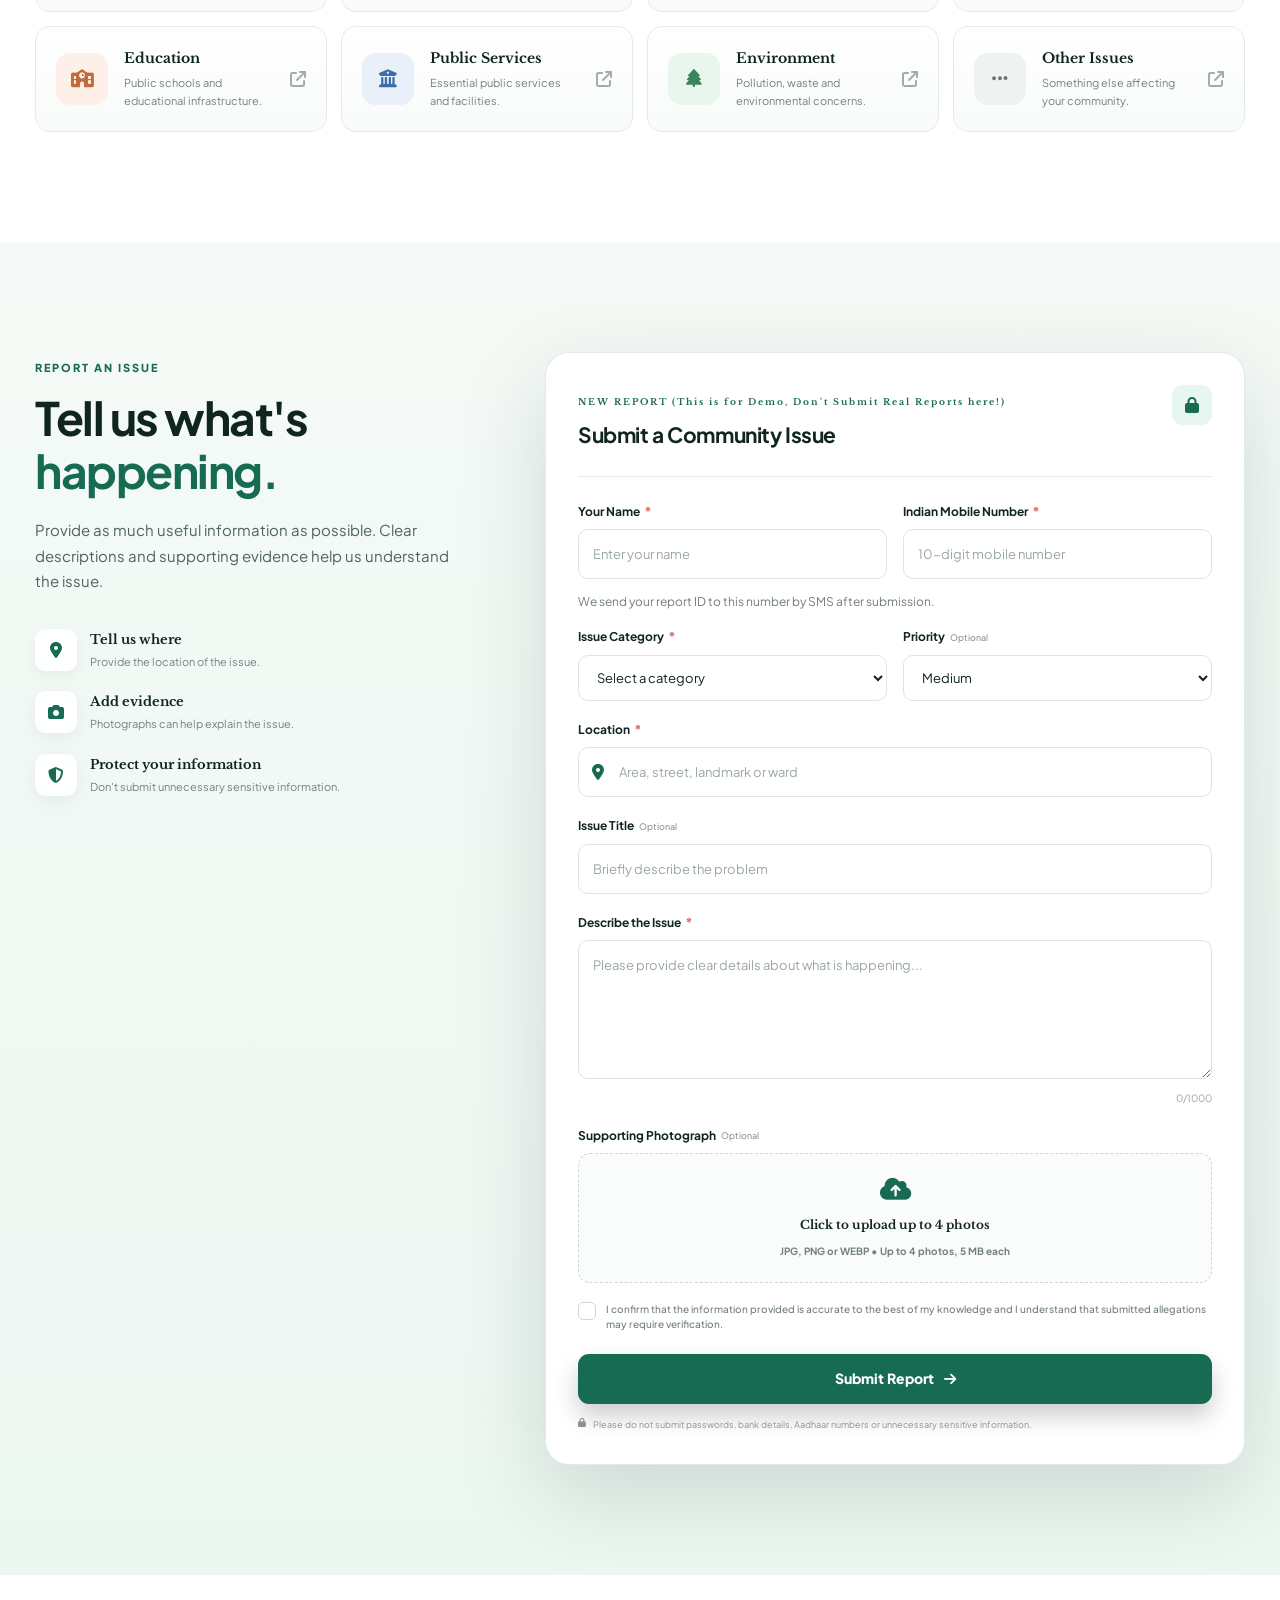
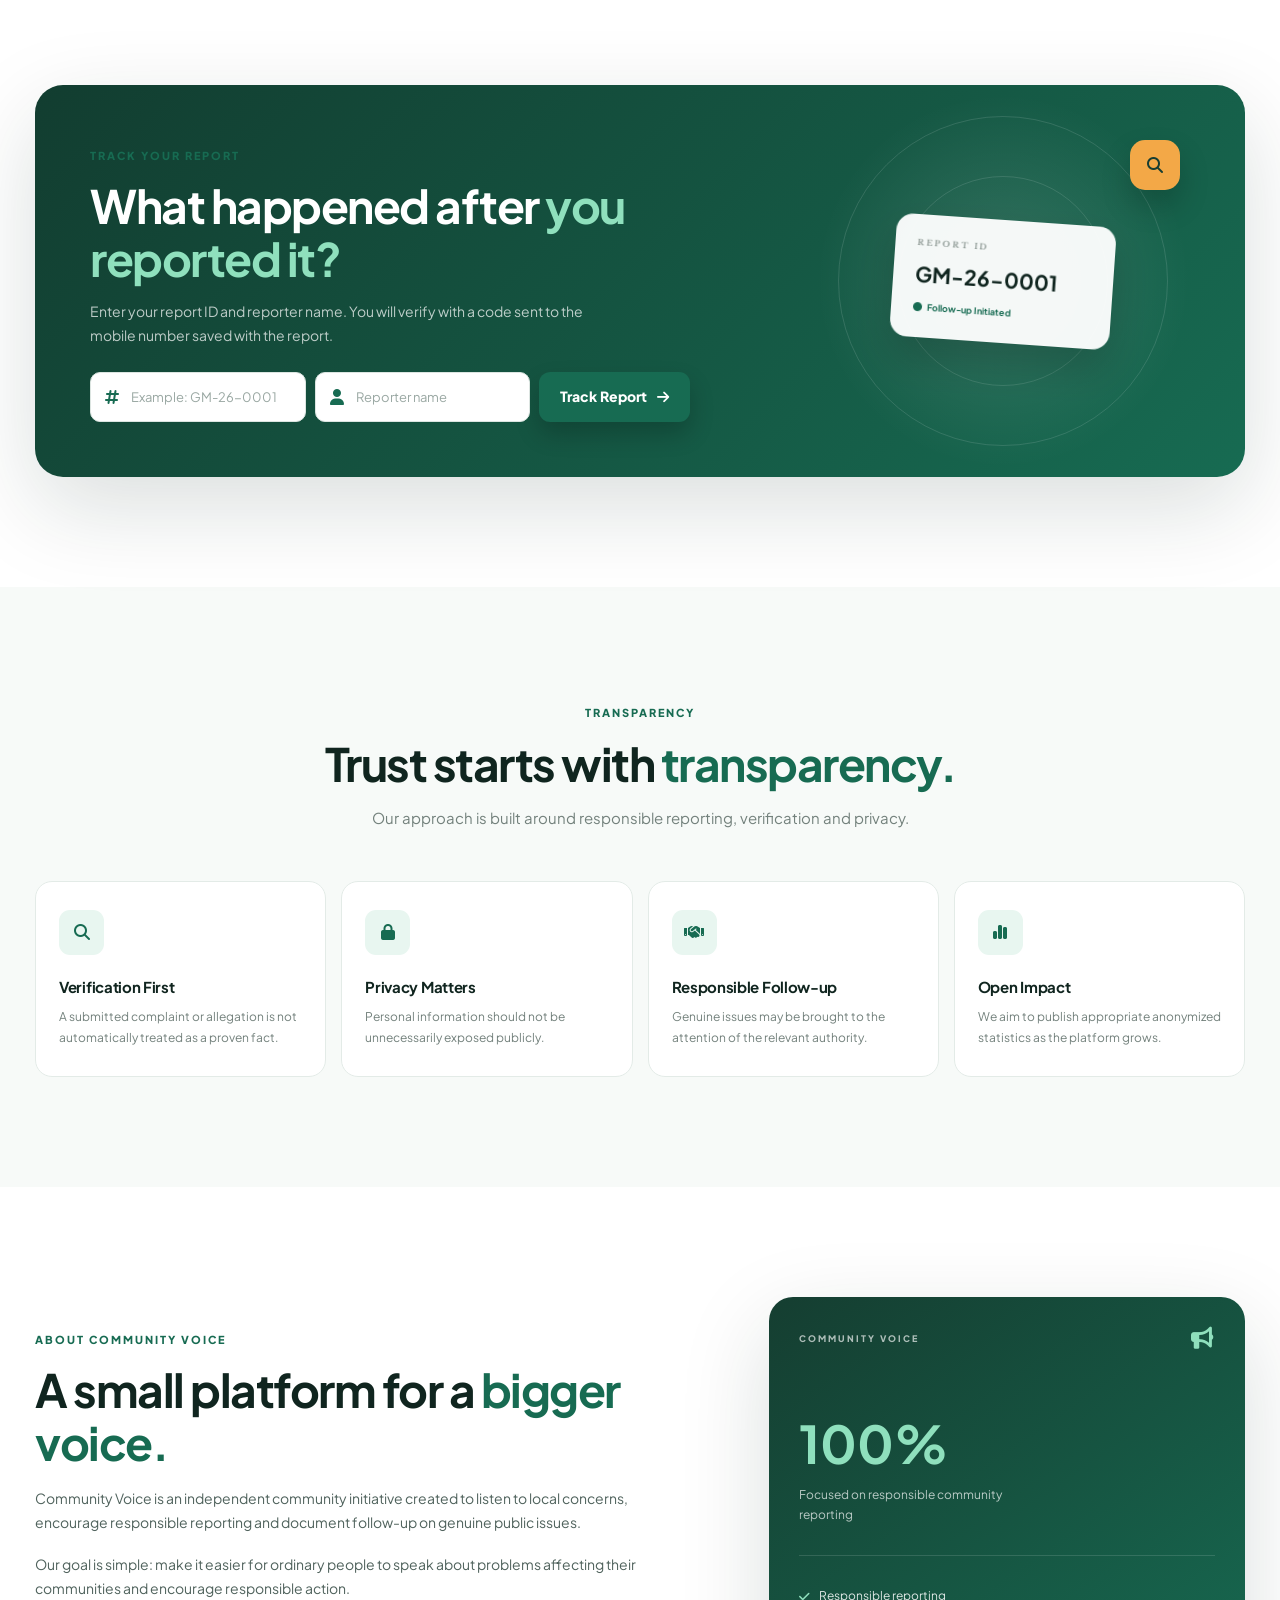
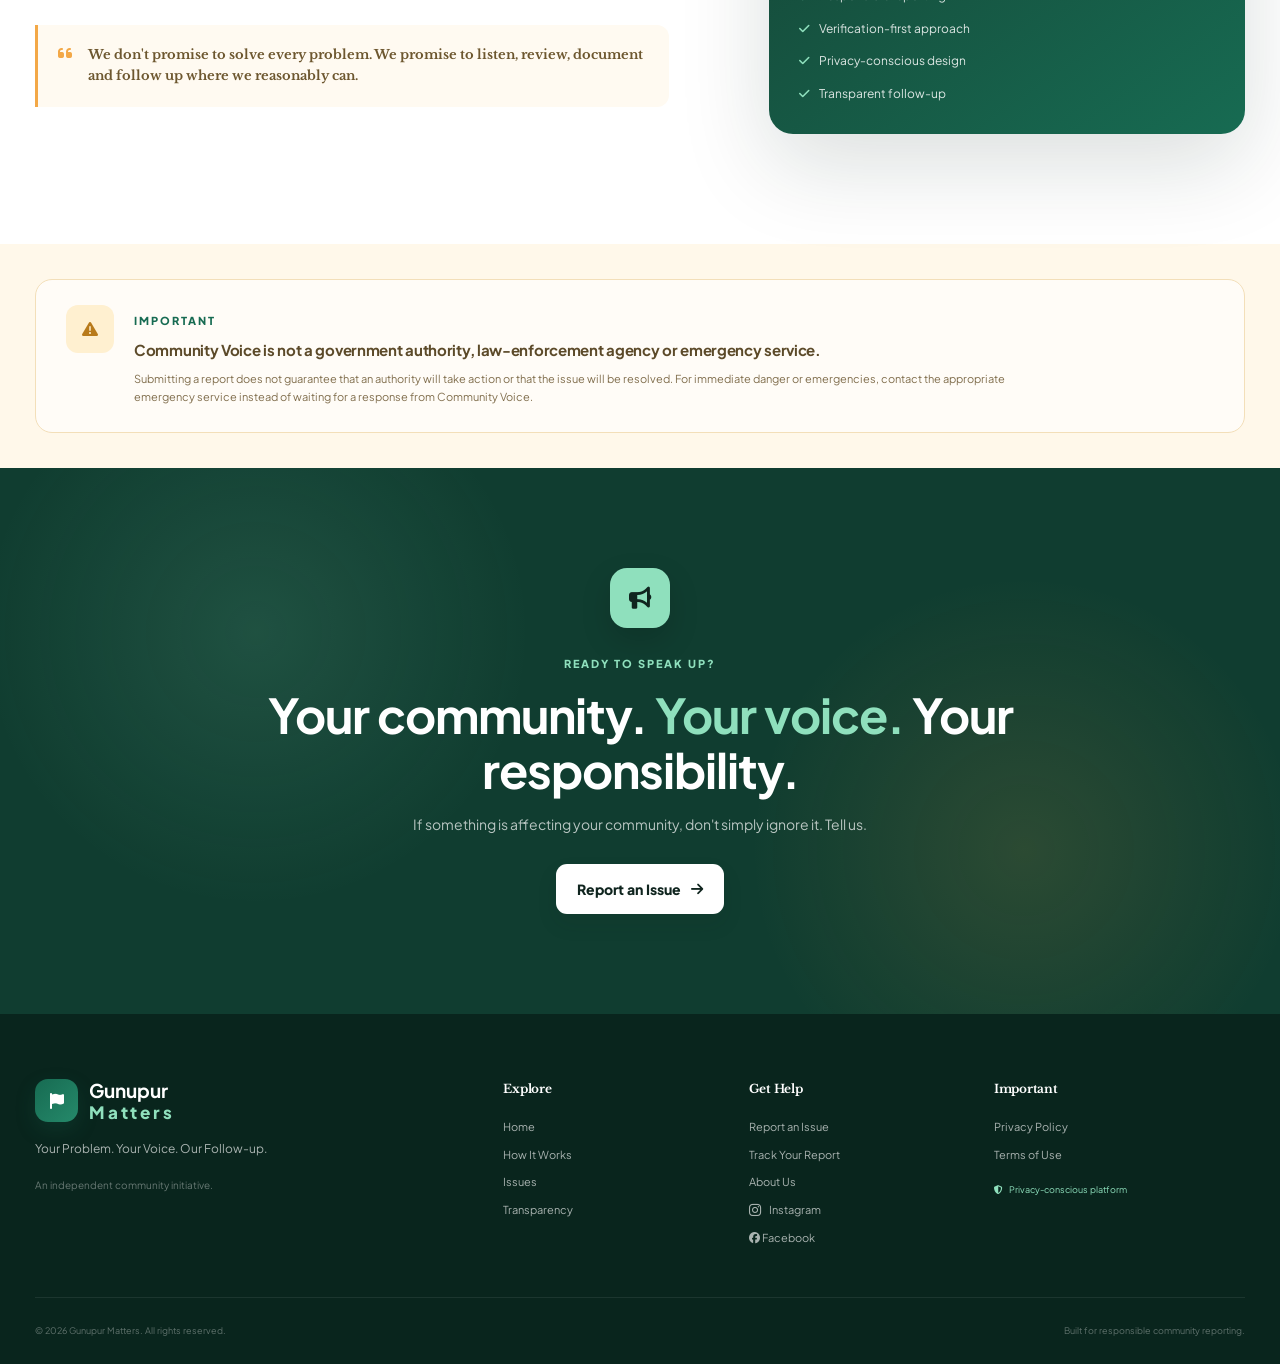
==== commit 5e091f6b: "Show community card on homepage Co-authored-by: Copilot <223556219+Copilot@users.noreply.github.com>" ====
--- a/index.html
+++ b/index.html
@@ -120,7 +120,7 @@
 
         <div class="hero-visual">
 
-            <!-- <div class="community-card">
+            <div class="community-card">
 
                 <div class="community-card-header">
 
@@ -203,9 +203,9 @@
                     <strong>Trackable</strong>
                     <span>Every report has an ID</span>
                 </div>
-            </div> -->
-
-            <article class="hero-notice-card" aria-label="Community festival greeting">
+            </div>
+
+            <!-- <article class="hero-notice-card" aria-label="Community festival greeting">
                 <img src="Photos/diwali.jpeg"
                      alt="Temple at sunset in Gunupur"
                      loading="lazy">
@@ -213,7 +213,7 @@
                     <span><i class="fa-solid fa-sparkles" aria-hidden="true"></i>HAPPY DIWALI GUNUPUR❤️🧨</span>
                     <p>May this festival of lights fill everyone's life with endless joy and brightness. Let’s celebrate responsibly and safely, this year please do not throw crackers towards innocent birds and animals. Let's spread happiness, protect our furry friends, and celebrate with true joy! Have a safe and blessed Diwali!</p>
                 </div>
-            </article>
+            </article> -->
 
         </div>
 
